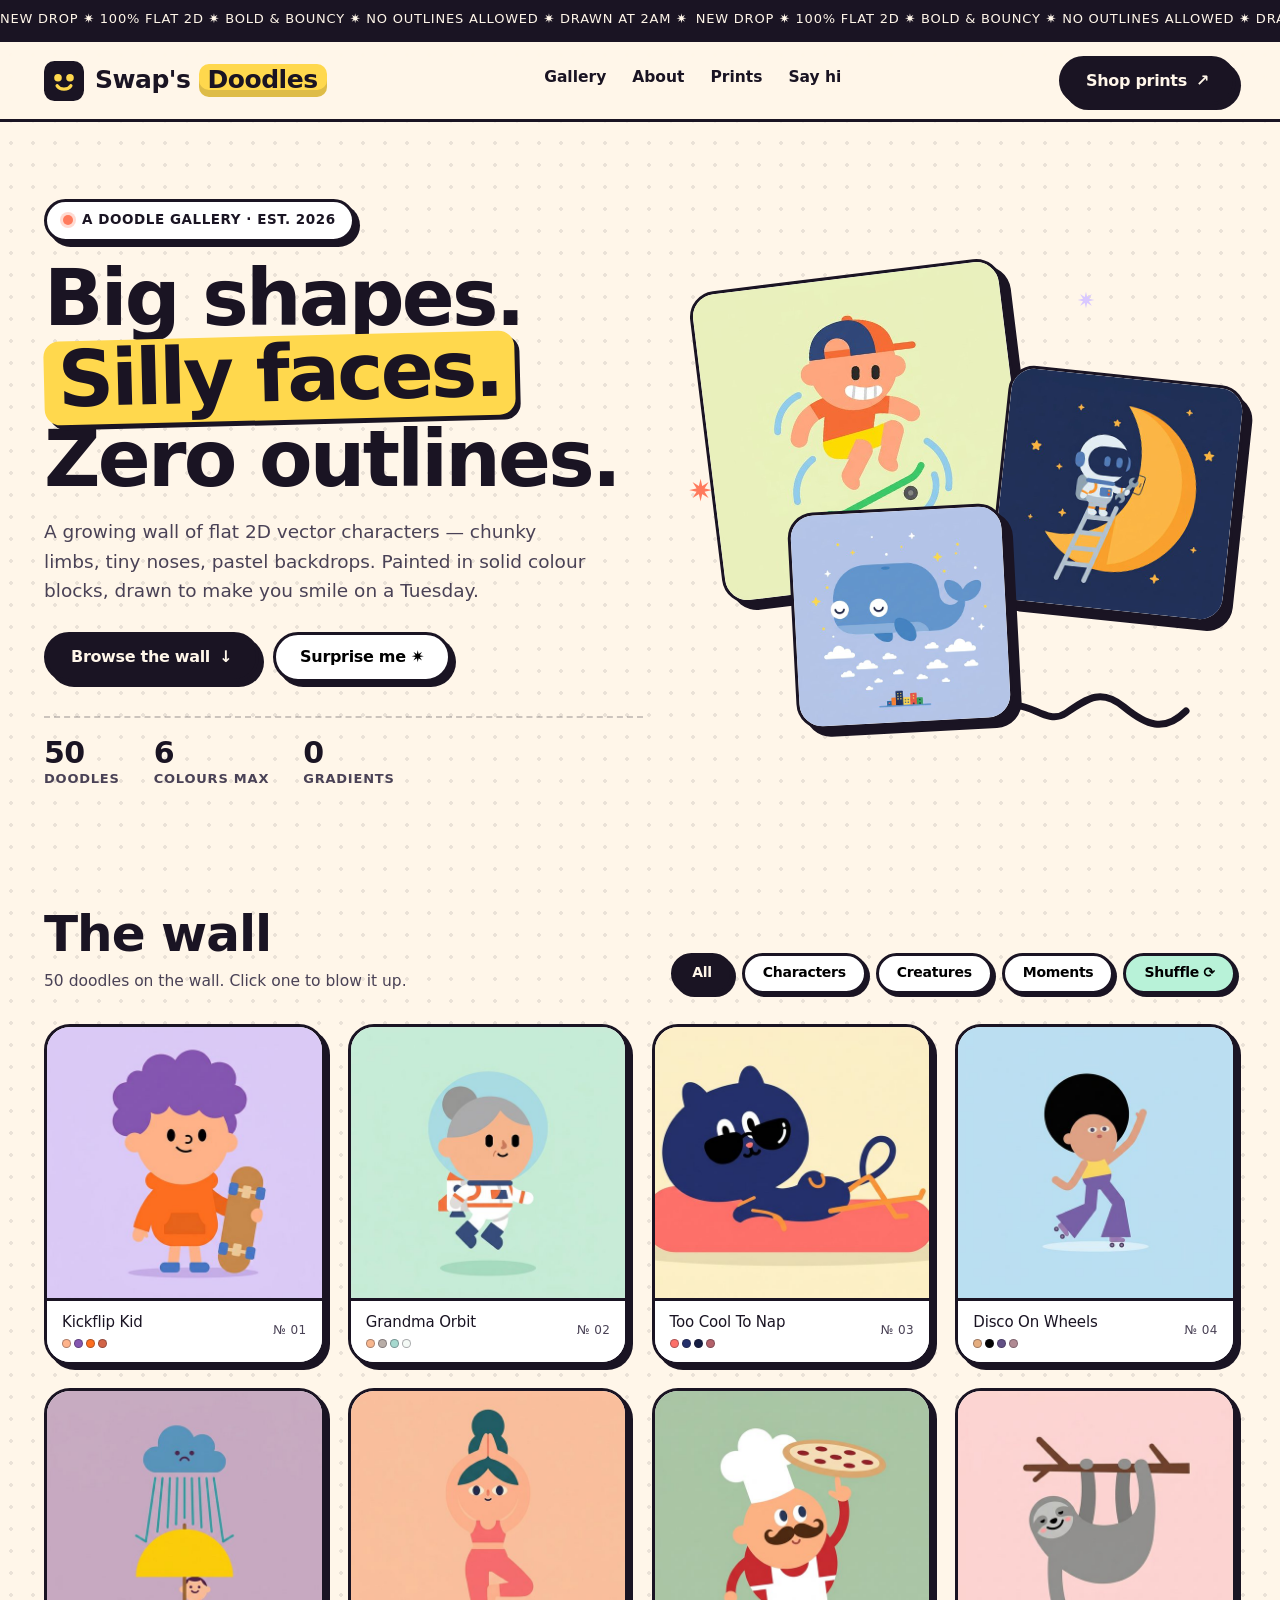
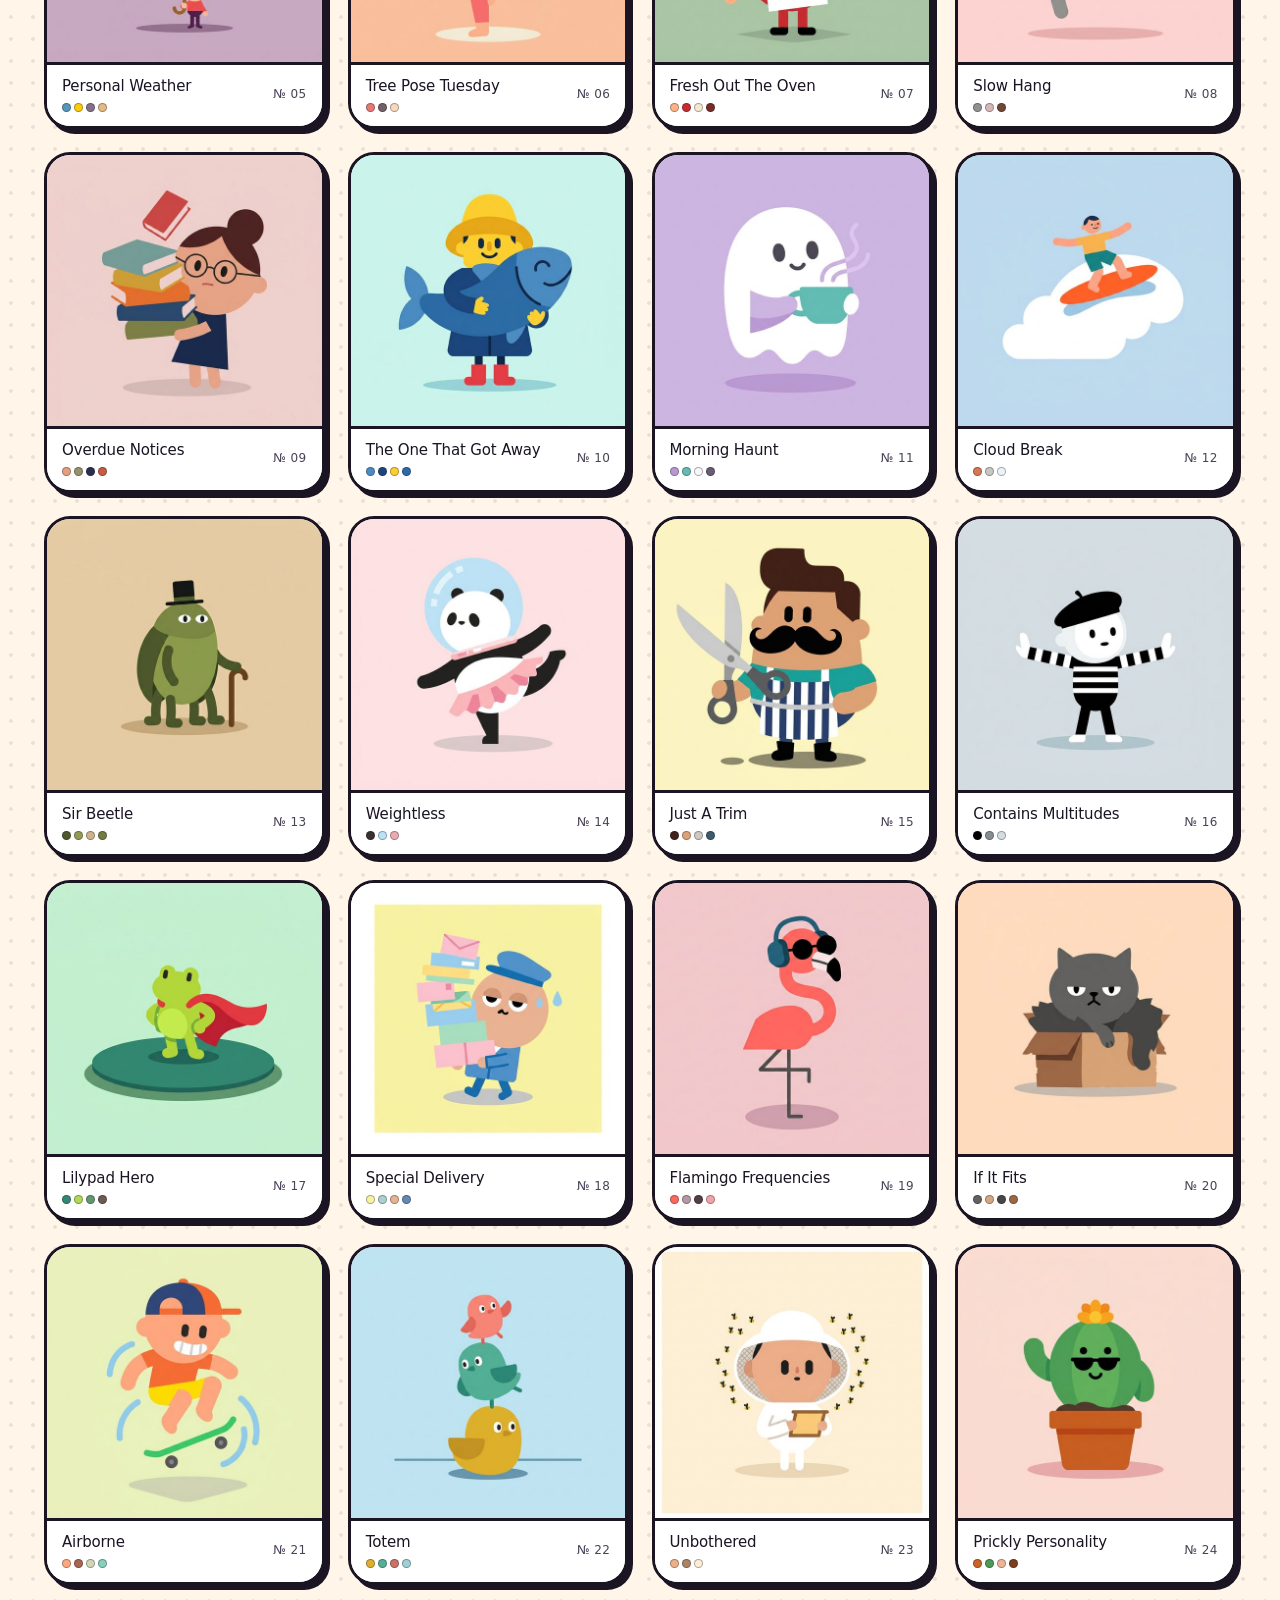
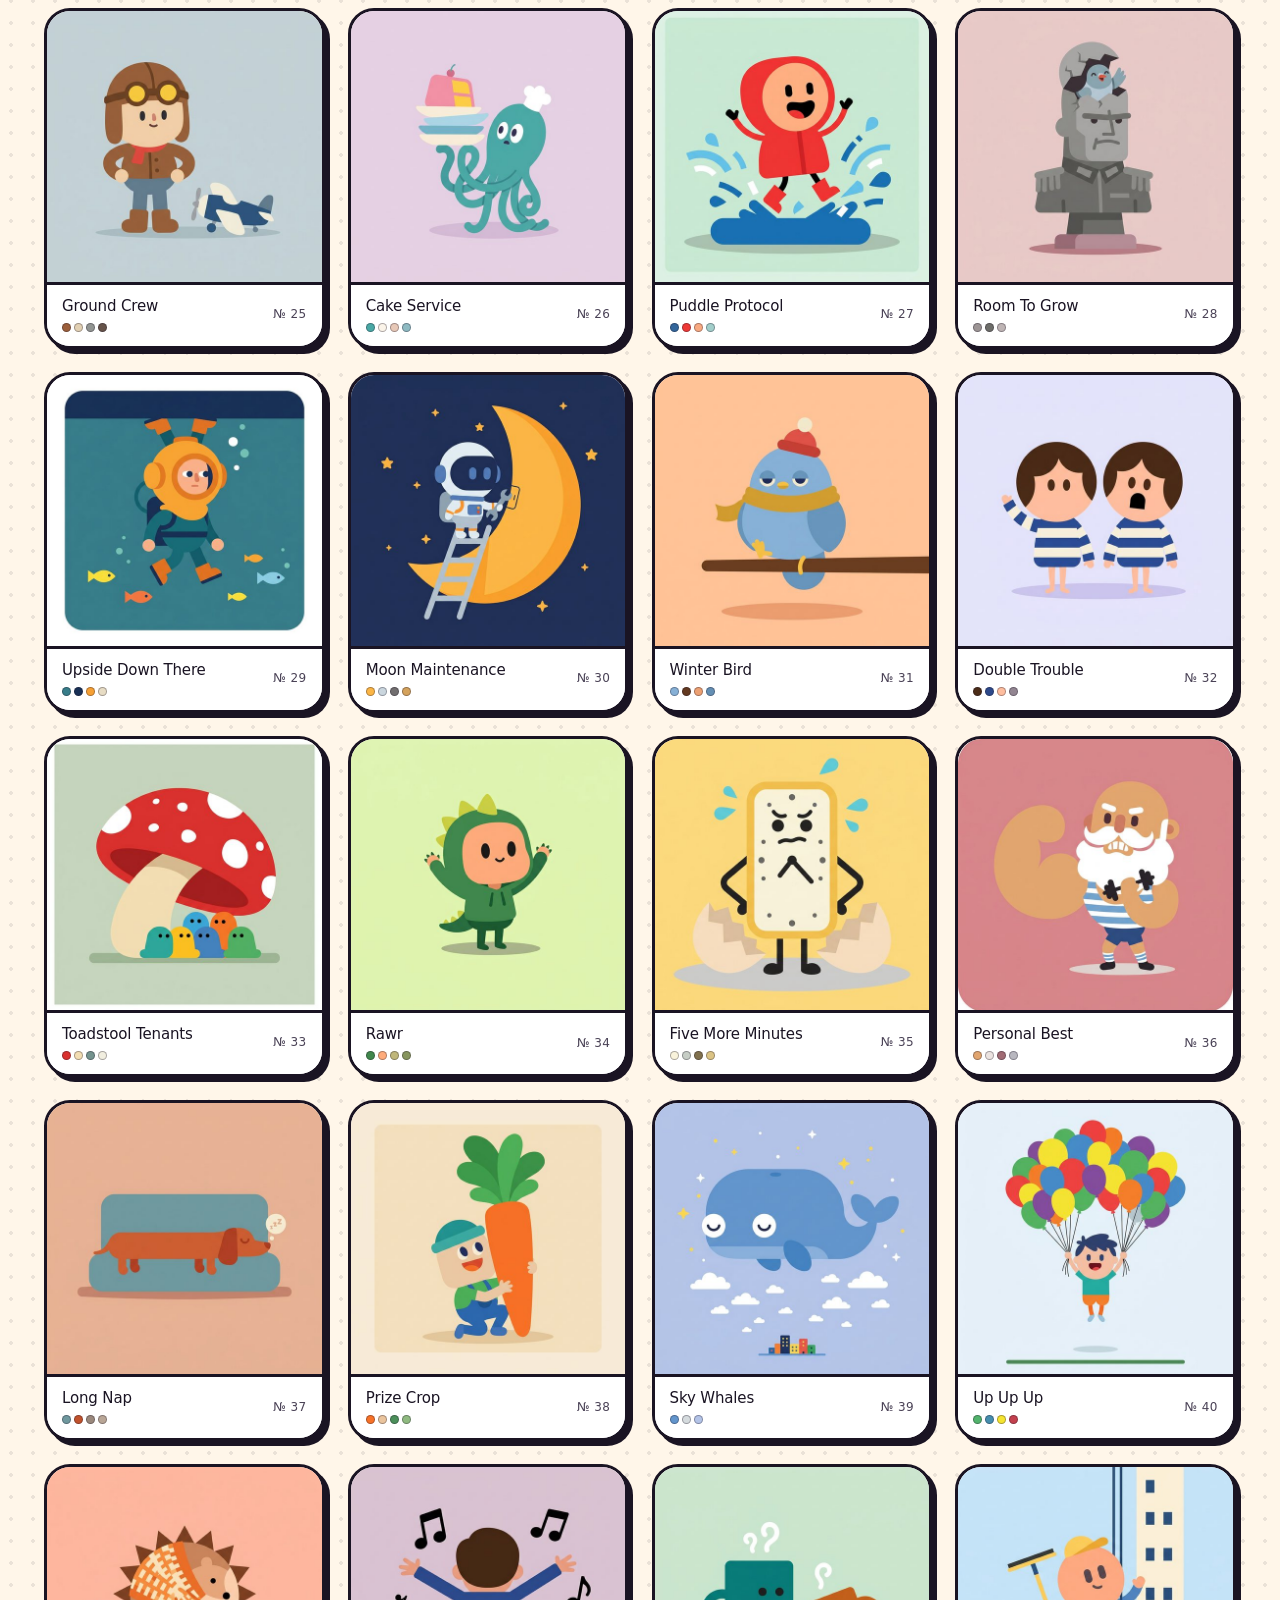
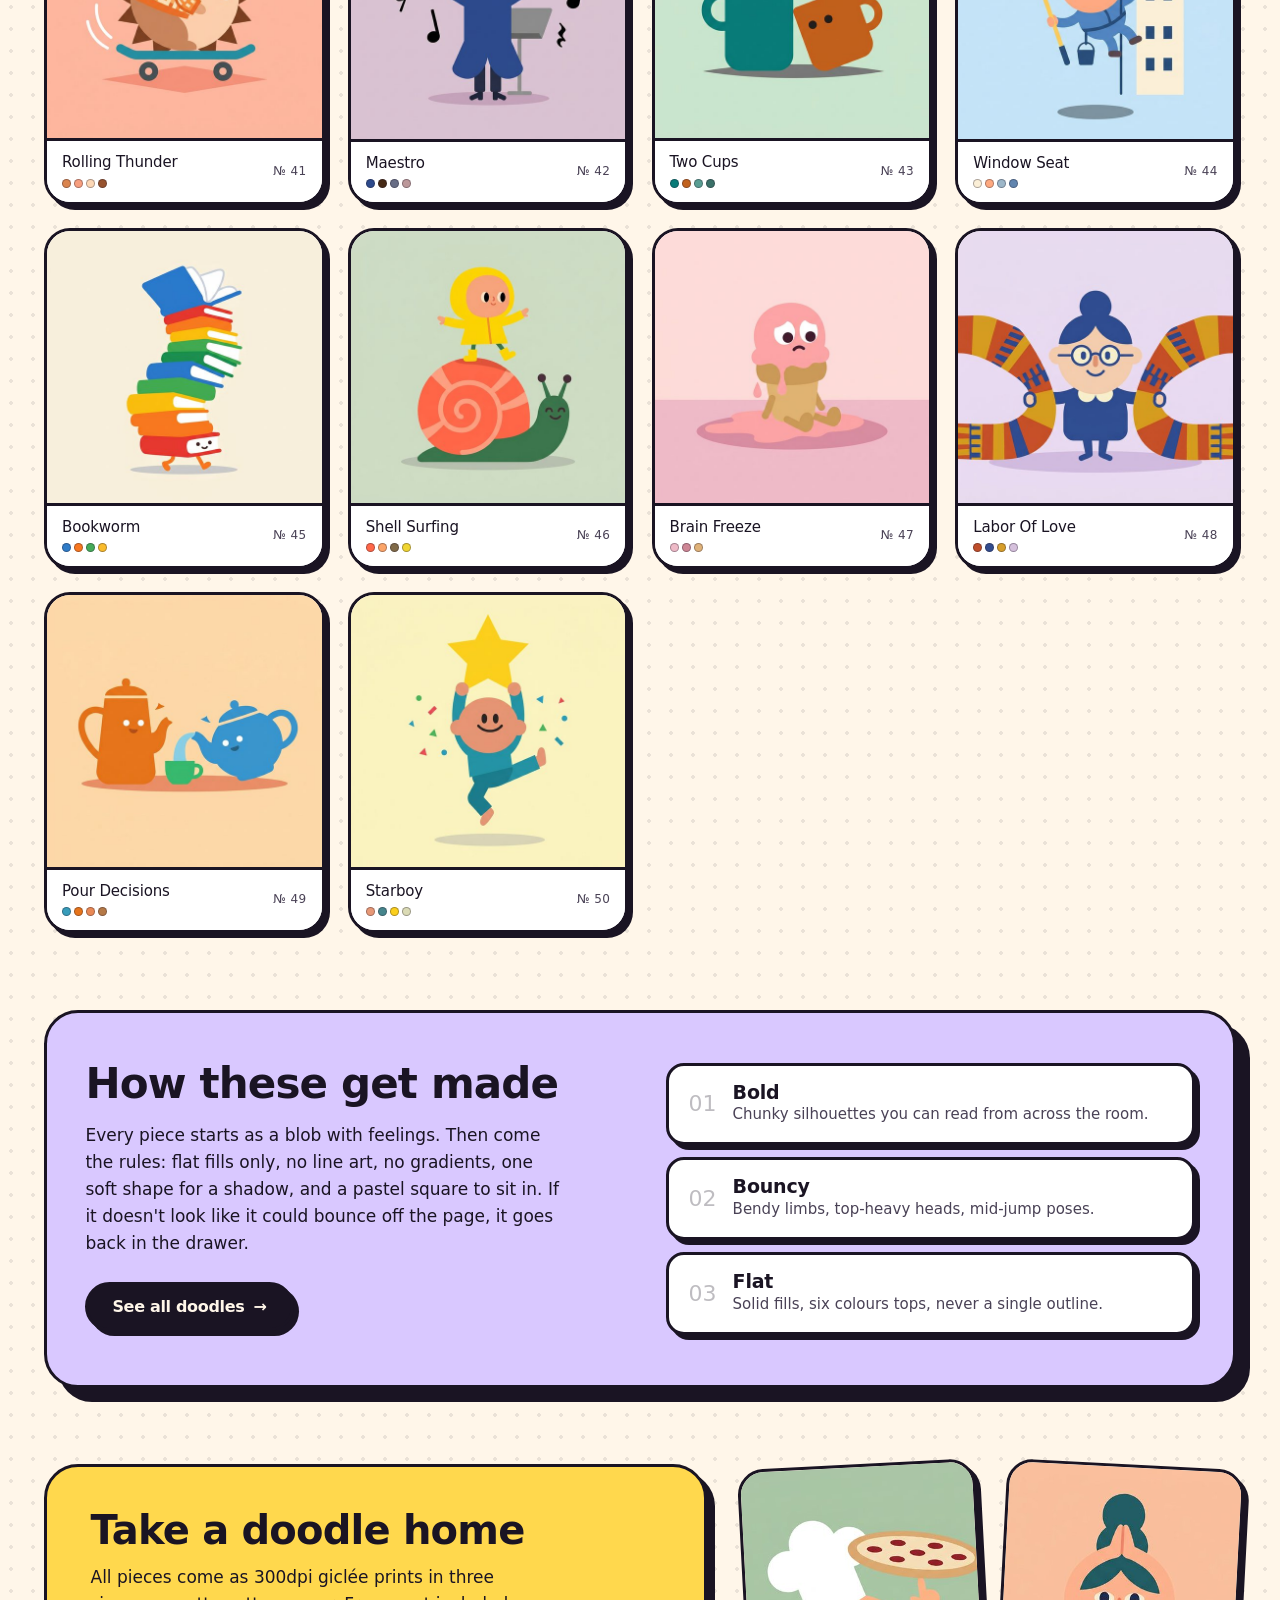
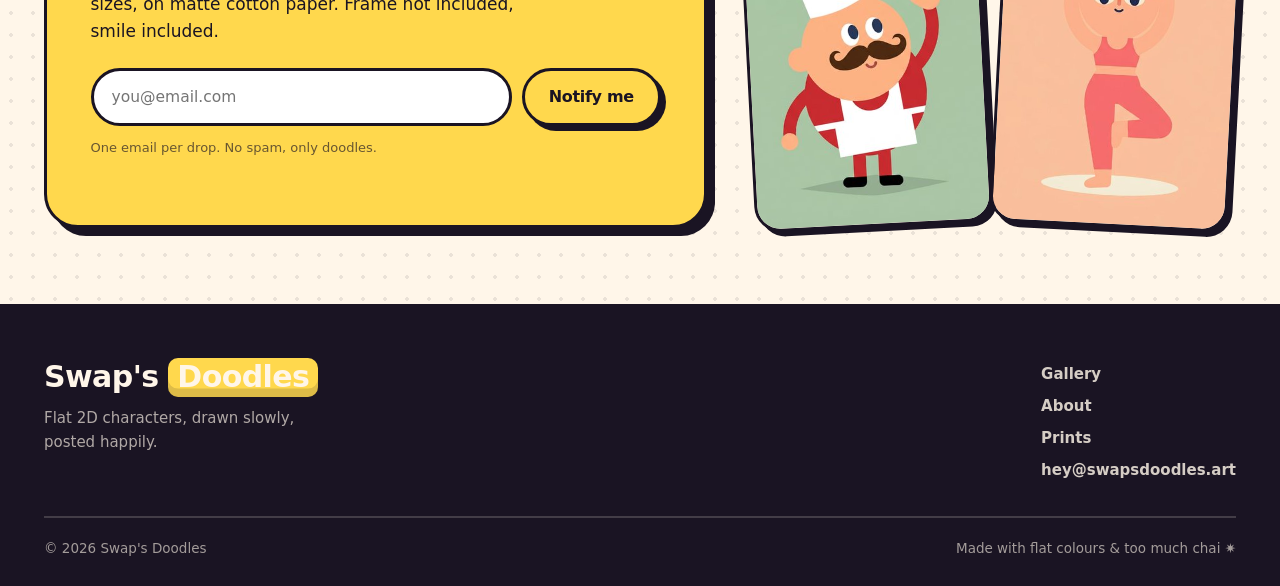
==== index.html @ 7649404c "Swap's Doodles — 50 flat 2D vector doodles + gallery site - 50 original doodles, each with title + s" ====
<!DOCTYPE html>
<html lang="en">
<head>
<meta charset="UTF-8" />
<meta name="viewport" content="width=device-width, initial-scale=1.0" />
<title>Swap's Doodles — Bold, Bouncy, Flat 2D Doodles</title>
<meta name="description" content="Swap's Doodles — a gallery of bold, bouncy, flat 2D vector cartoon characters. A new doodle every day-ish." />
<meta name="theme-color" content="#FFF6E9" />
<link rel="stylesheet" href="assets/style.css" />
<link rel="icon" href="data:image/svg+xml,<svg xmlns='http://www.w3.org/2000/svg' viewBox='0 0 100 100'><rect width='100' height='100' rx='24' fill='%231A1423'/><circle cx='34' cy='42' r='9' fill='%23FFD84D'/><circle cx='66' cy='42' r='9' fill='%23FFD84D'/><path d='M32 62c6 10 30 10 36 0' stroke='%23FFD84D' stroke-width='8' fill='none' stroke-linecap='round'/></svg>" />
</head>
<body>

<!-- ============ ticker ============ -->
<div class="ticker" aria-hidden="true">
  <div class="ticker__track">
    <span>NEW DROP ✷ 100% FLAT 2D ✷ BOLD &amp; BOUNCY ✷ NO OUTLINES ALLOWED ✷ DRAWN AT 2AM ✷ </span>
    <span>NEW DROP ✷ 100% FLAT 2D ✷ BOLD &amp; BOUNCY ✷ NO OUTLINES ALLOWED ✷ DRAWN AT 2AM ✷ </span>
  </div>
</div>

<!-- ============ header ============ -->
<header class="nav">
  <a class="logo" href="#top">
    <span class="logo__mark" aria-hidden="true">
      <svg viewBox="0 0 100 100" width="40" height="40">
        <rect width="100" height="100" rx="26" fill="#1A1423"/>
        <circle cx="35" cy="42" r="9.5" fill="#FFD84D"/>
        <circle cx="65" cy="42" r="9.5" fill="#FFD84D"/>
        <path d="M33 62c7 11 27 11 34 0" stroke="#FFD84D" stroke-width="8.5" fill="none" stroke-linecap="round"/>
      </svg>
    </span>
    <span class="logo__text">Swap's&nbsp;<em>Doodles</em></span>
  </a>

  <nav class="nav__links" aria-label="Main">
    <a href="#gallery">Gallery</a>
    <a href="#about">About</a>
    <a href="#prints">Prints</a>
    <a href="#contact">Say hi</a>
  </nav>

  <a class="btn btn--ink nav__cta" href="#prints">Shop prints <span aria-hidden="true">↗</span></a>
</header>

<main id="top">

  <!-- ============ hero ============ -->
  <section class="hero">
    <div class="hero__copy">
      <p class="eyebrow"><span class="dot"></span> a doodle gallery · est. 2026</p>
      <h1>
        Big shapes.<br />
        <span class="hl">Silly faces.</span><br />
        Zero outlines.
      </h1>
      <p class="lede">
        A growing wall of flat 2D vector characters — chunky limbs, tiny noses,
        pastel backdrops. Painted in solid colour blocks, drawn to make you smile
        on a Tuesday.
      </p>
      <div class="hero__actions">
        <a class="btn btn--ink" href="#gallery">Browse the wall <span aria-hidden="true">↓</span></a>
        <button class="btn btn--ghost" id="heroShuffle" type="button">Surprise me ✷</button>
      </div>
      <dl class="stats">
        <div><dt id="statCount">50</dt><dd>doodles</dd></div>
        <div><dt>6</dt><dd>colours max</dd></div>
        <div><dt>0</dt><dd>gradients</dd></div>
      </dl>
    </div>

    <div class="hero__art" aria-hidden="true">
      <figure class="sticker sticker--a">
        <img src="images/thumbs/01.jpg" alt="" />
      </figure>
      <figure class="sticker sticker--b">
        <img src="images/thumbs/05.jpg" alt="" />
      </figure>
      <figure class="sticker sticker--c">
        <img src="images/thumbs/08.jpg" alt="" />
      </figure>
      <svg class="squiggle" viewBox="0 0 220 60" width="220" height="60" fill="none">
        <path d="M6 38c22-30 43 12 66-4s36-24 58-6 40 26 62 4" stroke="#1A1423" stroke-width="7" stroke-linecap="round"/>
      </svg>
      <span class="spark spark--1">✷</span>
      <span class="spark spark--2">✷</span>
    </div>
  </section>

  <!-- ============ gallery ============ -->
  <section class="gallery" id="gallery">
    <div class="gallery__head">
      <div>
        <h2>The wall</h2>
        <p class="gallery__sub" id="gallerySub">Every doodle, newest first. Click one to blow it up.</p>
      </div>
      <div class="filters" role="group" aria-label="Filter by collection">
        <button class="chip is-active" data-filter="all" type="button">All</button>
        <button class="chip" data-filter="characters" type="button">Characters</button>
        <button class="chip" data-filter="creatures" type="button">Creatures</button>
        <button class="chip" data-filter="moments" type="button">Moments</button>
        <button class="chip chip--shuffle" id="shuffleBtn" type="button">Shuffle ⟳</button>
      </div>
    </div>

    <div class="grid" id="grid"><!-- cards injected --></div>
  </section>

  <!-- ============ about ============ -->
  <section class="about" id="about">
    <div class="about__copy">
      <h2>How these get made</h2>
      <p>
        Every piece starts as a blob with feelings. Then come the rules:
        flat fills only, no line art, no gradients, one soft shape for a
        shadow, and a pastel square to sit in. If it doesn't look like it
        could bounce off the page, it goes back in the drawer.
      </p>
      <a class="btn btn--ink" href="#gallery">See all doodles <span aria-hidden="true">→</span></a>
    </div>
    <ul class="rules">
      <li><span class="rules__num">01</span><strong>Bold</strong><span>Chunky silhouettes you can read from across the room.</span></li>
      <li><span class="rules__num">02</span><strong>Bouncy</strong><span>Bendy limbs, top-heavy heads, mid-jump poses.</span></li>
      <li><span class="rules__num">03</span><strong>Flat</strong><span>Solid fills, six colours tops, never a single outline.</span></li>
    </ul>
  </section>

  <!-- ============ prints ============ -->
  <section class="prints" id="prints">
    <div class="prints__card">
      <h2>Take a doodle home</h2>
      <p>All pieces come as 300dpi giclée prints in three sizes, on matte cotton paper. Frame not included, smile included.</p>
      <form class="prints__form" onsubmit="event.preventDefault(); this.querySelector('button').textContent='You’re on the list ✷'; this.querySelector('button').disabled=true;">
        <input type="email" required placeholder="you@email.com" aria-label="Email address" />
        <button class="btn btn--yellow" type="submit">Notify me</button>
      </form>
      <p class="prints__fine">One email per drop. No spam, only doodles.</p>
    </div>
    <div class="prints__art" aria-hidden="true">
      <img src="images/thumbs/07.jpg" alt="" />
      <img src="images/thumbs/06.jpg" alt="" />
    </div>
  </section>
</main>

<!-- ============ footer ============ -->
<footer class="foot" id="contact">
  <div class="foot__top">
    <div class="foot__brand">
      <span class="logo__text">Swap's&nbsp;<em>Doodles</em></span>
      <p>Flat 2D characters, drawn slowly, posted happily.</p>
    </div>
    <nav class="foot__links" aria-label="Footer">
      <a href="#gallery">Gallery</a>
      <a href="#about">About</a>
      <a href="#prints">Prints</a>
      <a href="mailto:hey@swapsdoodles.art">hey@swapsdoodles.art</a>
    </nav>
  </div>
  <div class="foot__bottom">
    <span>© 2026 Swap's Doodles</span>
    <span>Made with flat colours &amp; too much chai ✷</span>
  </div>
</footer>

<!-- ============ lightbox ============ -->
<div class="lightbox" id="lightbox" role="dialog" aria-modal="true" aria-labelledby="lbTitle" hidden>
  <button class="lb__close" id="lbClose" type="button" aria-label="Close">✕</button>
  <button class="lb__nav lb__nav--prev" id="lbPrev" type="button" aria-label="Previous doodle">←</button>
  <button class="lb__nav lb__nav--next" id="lbNext" type="button" aria-label="Next doodle">→</button>

  <div class="lb__inner">
    <div class="lb__stage">
      <img id="lbImg" src="" alt="" />
    </div>
    <aside class="lb__panel">
      <p class="lb__count" id="lbCount">01 / 50</p>
      <h3 id="lbTitle">Title</h3>
      <p class="lb__tag" id="lbTag">characters</p>
      <p class="lb__note">Flat 2D vector · solid fills · soft ground shadow</p>
      <div class="lb__palette" id="lbPalette"></div>
      <p class="lb__more">More like this</p>
      <div class="lb__related" id="lbRelated"></div>
      <a class="btn btn--yellow lb__dl" id="lbDl" href="#" download>Download PNG ↓</a>
    </aside>
  </div>
</div>

<script src="assets/gallery-data.js"></script>
<script src="assets/app.js"></script>
</body>
</html>
---- assets/style.css ----
/* ===========================================================
   Swap's Doodles — bold, bouncy, flat 2D
   =========================================================== */

:root {
  --ink: #1a1423;
  --ink-soft: #4a4256;
  --cream: #fff6e9;
  --paper: #ffffff;
  --yellow: #ffd84d;
  --pink: #ff9ec4;
  --mint: #b8f2d8;
  --sky: #b7e3ff;
  --lilac: #d9c8ff;
  --coral: #ff7a5c;

  --line: 3px solid var(--ink);
  --radius: 26px;
  --shadow: 8px 8px 0 var(--ink);
  --shadow-sm: 5px 5px 0 var(--ink);
  --shadow-lg: 14px 14px 0 var(--ink);

  --font-display: "Arial Black", "Arial Bold", Gadget, "Helvetica Neue", system-ui, sans-serif;
  --font-body: system-ui, -apple-system, "Segoe UI", Roboto, "Helvetica Neue", sans-serif;

  --maxw: 1280px;
}

* { box-sizing: border-box; }

html { scroll-behavior: smooth; }

body {
  margin: 0;
  background-color: var(--cream);
  background-image: radial-gradient(rgba(26, 20, 35, 0.09) 1.6px, transparent 1.6px);
  background-size: 22px 22px;
  color: var(--ink);
  font-family: var(--font-body);
  font-size: 17px;
  line-height: 1.6;
  -webkit-font-smoothing: antialiased;
  overflow-x: hidden;
}

h1, h2, h3, .logo__text, .btn, .chip, dt {
  font-family: var(--font-display);
  font-weight: 900;
  letter-spacing: -0.02em;
  line-height: 0.98;
  margin: 0;
}

img { display: block; max-width: 100%; height: auto; }

a { color: inherit; }

::selection { background: var(--yellow); color: var(--ink); }

/* ---------------- ticker ---------------- */
.ticker {
  background: var(--ink);
  color: var(--cream);
  border-bottom: 3px solid var(--ink);
  overflow: hidden;
  padding: 9px 0;
  font-family: var(--font-display);
  font-size: 13px;
  letter-spacing: 0.06em;
  text-transform: uppercase;
}
.ticker__track {
  display: flex;
  width: max-content;
  animation: slide 34s linear infinite;
}
.ticker__track span { padding-right: 8px; white-space: nowrap; }
@keyframes slide { to { transform: translateX(-50%); } }

/* ---------------- nav ---------------- */
.nav {
  position: sticky;
  top: 0;
  z-index: 60;
  display: flex;
  align-items: center;
  justify-content: space-between;
  gap: 22px;
  padding: 14px clamp(16px, 4vw, 44px);
  background: rgba(255, 246, 233, 0.88);
  backdrop-filter: blur(12px);
  border-bottom: var(--line);
}

.logo {
  display: flex;
  align-items: center;
  gap: 11px;
  text-decoration: none;
}
.logo__mark { display: flex; }
.logo__text { font-size: clamp(19px, 2.4vw, 25px); }
.logo__text em {
  font-style: normal;
  background: var(--yellow);
  padding: 1px 9px 3px;
  border-radius: 10px;
  box-shadow: inset 0 -0.28em 0 rgba(26, 20, 35, 0.14);
}

.nav__links {
  display: flex;
  gap: 26px;
  font-weight: 650;
  font-size: 15.5px;
}
.nav__links a {
  text-decoration: none;
  padding-bottom: 3px;
  border-bottom: 3px solid transparent;
  transition: border-color 0.18s ease, transform 0.18s ease;
}
.nav__links a:hover { border-color: var(--ink); transform: translateY(-2px); }

/* ---------------- buttons ---------------- */
.btn {
  display: inline-flex;
  align-items: center;
  gap: 9px;
  padding: 14px 24px;
  font-size: 16px;
  text-decoration: none;
  border: var(--line);
  border-radius: 999px;
  background: var(--paper);
  box-shadow: var(--shadow-sm);
  cursor: pointer;
  transition: transform 0.14s ease, box-shadow 0.14s ease, background 0.14s ease;
  white-space: nowrap;
}
.btn:hover { transform: translate(-2px, -2px); box-shadow: 8px 8px 0 var(--ink); }
.btn:active { transform: translate(3px, 3px); box-shadow: 1px 1px 0 var(--ink); }
.btn--ink { background: var(--ink); color: var(--cream); }
.btn--yellow { background: var(--yellow); color: var(--ink); }
.btn--ghost { background: var(--paper); }
.btn:disabled { opacity: 0.65; cursor: default; transform: none; }

/* ---------------- hero ---------------- */
.hero {
  max-width: var(--maxw);
  margin: 0 auto;
  padding: clamp(38px, 6vw, 78px) clamp(16px, 4vw, 44px) clamp(30px, 5vw, 60px);
  display: grid;
  grid-template-columns: 1.05fr 0.95fr;
  gap: clamp(24px, 4vw, 54px);
  align-items: center;
}

.eyebrow {
  display: inline-flex;
  align-items: center;
  gap: 9px;
  margin: 0 0 18px;
  padding: 7px 16px 8px;
  border: var(--line);
  border-radius: 999px;
  background: var(--paper);
  font-size: 13.5px;
  font-weight: 700;
  letter-spacing: 0.04em;
  text-transform: uppercase;
  box-shadow: var(--shadow-sm);
}
.dot {
  width: 10px; height: 10px;
  border-radius: 50%;
  background: var(--coral);
  box-shadow: 0 0 0 3px rgba(255, 122, 92, 0.28);
}

.hero h1 {
  font-size: clamp(40px, 6.4vw, 78px);
  letter-spacing: -0.035em;
  margin-bottom: 20px;
}
.hl {
  display: inline-block;
  background: var(--yellow);
  padding: 0 14px 8px;
  border-radius: 16px;
  transform: rotate(-1.4deg);
  box-shadow: var(--shadow-sm);
}

.lede {
  font-size: clamp(16px, 1.5vw, 18.5px);
  color: var(--ink-soft);
  max-width: 46ch;
  margin: 0 0 26px;
}

.hero__actions { display: flex; flex-wrap: wrap; gap: 14px; margin-bottom: 34px; }

.stats {
  display: flex;
  gap: 34px;
  margin: 0;
  border-top: 2px dashed rgba(26, 20, 35, 0.22);
  padding-top: 20px;
}
.stats dt { font-size: 30px; }
.stats dd {
  margin: 2px 0 0;
  font-size: 13px;
  font-weight: 650;
  letter-spacing: 0.06em;
  text-transform: uppercase;
  color: var(--ink-soft);
}

/* hero art collage */
.hero__art {
  position: relative;
  min-height: clamp(320px, 42vw, 460px);
}
.sticker {
  position: absolute;
  margin: 0;
  border: var(--line);
  border-radius: var(--radius);
  overflow: hidden;
  box-shadow: var(--shadow);
  background: var(--paper);
  transition: transform 0.35s cubic-bezier(.2, .9, .25, 1.4);
}
.sticker img { width: 100%; height: 100%; object-fit: cover; }
.sticker--a { width: 58%; left: 2%; top: 2%; transform: rotate(-7deg); z-index: 2; }
.sticker--b { width: 44%; right: 0; top: 24%; transform: rotate(6deg); z-index: 3; }
.sticker--c { width: 40%; left: 18%; bottom: 0; transform: rotate(-3deg); z-index: 4; }
.hero__art:hover .sticker--a { transform: rotate(-9.5deg) translateY(-6px); }
.hero__art:hover .sticker--b { transform: rotate(8deg) translateY(-4px); }
.hero__art:hover .sticker--c { transform: rotate(-1deg) translateY(4px); }

.squiggle {
  position: absolute;
  right: 4%;
  bottom: -14px;
  max-width: 46%;
  height: auto;
  z-index: 1;
}
.spark {
  position: absolute;
  font-size: 30px;
  color: var(--coral);
  z-index: 5;
  animation: bob 3.4s ease-in-out infinite;
}
.spark--1 { left: -6px; top: 44%; }
.spark--2 { right: 26%; top: 4%; color: var(--lilac); animation-delay: 1.2s; font-size: 22px; }
@keyframes bob {
  0%, 100% { transform: translateY(0) rotate(0deg); }
  50% { transform: translateY(-11px) rotate(16deg); }
}

/* ---------------- gallery ---------------- */
.gallery {
  max-width: var(--maxw);
  margin: 0 auto;
  padding: clamp(30px, 5vw, 60px) clamp(16px, 4vw, 44px) clamp(40px, 6vw, 80px);
}

.gallery__head {
  display: flex;
  flex-wrap: wrap;
  align-items: flex-end;
  justify-content: space-between;
  gap: 20px;
  margin-bottom: 30px;
}
.gallery__head h2 { font-size: clamp(30px, 4.4vw, 50px); }
.gallery__sub { margin: 10px 0 0; color: var(--ink-soft); font-size: 15.5px; }

.filters { display: flex; flex-wrap: wrap; gap: 9px; }
.chip {
  padding: 10px 18px 11px;
  font-size: 14px;
  border: var(--line);
  border-radius: 999px;
  background: var(--paper);
  cursor: pointer;
  box-shadow: 3px 3px 0 var(--ink);
  transition: transform 0.14s ease, box-shadow 0.14s ease, background 0.14s ease;
}
.chip:hover { transform: translate(-1px, -1px); box-shadow: 4px 4px 0 var(--ink); }
.chip:active { transform: translate(2px, 2px); box-shadow: 1px 1px 0 var(--ink); }
.chip.is-active { background: var(--ink); color: var(--cream); }
.chip--shuffle { background: var(--mint); }

.grid {
  display: grid;
  grid-template-columns: repeat(4, minmax(0, 1fr));
  gap: clamp(14px, 1.8vw, 24px);
}

.card {
  position: relative;
  border: var(--line);
  border-radius: var(--radius);
  overflow: hidden;
  background: var(--paper);
  box-shadow: var(--shadow-sm);
  padding: 0;
  cursor: pointer;
  text-align: left;
  font: inherit;
  color: inherit;
  transition: transform 0.24s cubic-bezier(.2, .9, .25, 1.35), box-shadow 0.24s ease;
  animation: pop 0.5s cubic-bezier(.2, .9, .25, 1.35) backwards;
}
.card:hover, .card:focus-visible {
  transform: translate(-3px, -5px) rotate(-0.9deg);
  box-shadow: 11px 13px 0 var(--ink);
  outline: none;
}
.card:focus-visible { box-shadow: 11px 13px 0 var(--ink), 0 0 0 4px var(--sky); }

.card__img {
  display: block;
  position: relative;
  width: 100%;
  aspect-ratio: 1 / 1;
  overflow: hidden;
  border-bottom: var(--line);
}
.card__img img { width: 100%; height: 100%; object-fit: cover; transition: transform 0.4s ease; }
.card:hover .card__img img { transform: scale(1.045); }

.card__meta {
  display: flex;
  box-sizing: border-box;
  align-items: center;
  justify-content: space-between;
  gap: 10px;
  padding: 13px 15px 14px;
  background: var(--paper);
}
.card__title {
  display: block;
  font-family: var(--font-display);
  font-size: 15px;
  letter-spacing: -0.01em;
  line-height: 1.15;
}
.card__idx {
  font-family: var(--font-display);
  font-size: 12px;
  color: var(--ink-soft);
  letter-spacing: 0.04em;
  flex: none;
}
.card__dots { display: flex; gap: 3px; margin-top: 7px; }
.card__dots i {
  width: 9px; height: 9px;
  border-radius: 50%;
  display: block;
  border: 1.5px solid rgba(26, 20, 35, 0.35);
}

.card__view {
  position: absolute;
  top: 10px;
  right: 10px;
  padding: 6px 12px 7px;
  border: 2.5px solid var(--ink);
  border-radius: 999px;
  background: var(--yellow);
  font-family: var(--font-display);
  font-size: 11.5px;
  letter-spacing: 0.02em;
  opacity: 0;
  transform: translateY(-6px) rotate(6deg);
  transition: opacity 0.2s ease, transform 0.2s ease;
  pointer-events: none;
}
.card:hover .card__view { opacity: 1; transform: translateY(0) rotate(-3deg); }

@keyframes pop {
  from { opacity: 0; transform: translateY(16px) scale(0.96); }
  to { opacity: 1; transform: none; }
}

.grid__empty {
  grid-column: 1 / -1;
  padding: 60px 20px;
  text-align: center;
  border: 3px dashed rgba(26, 20, 35, 0.3);
  border-radius: var(--radius);
  color: var(--ink-soft);
}

/* ---------------- about ---------------- */
.about {
  max-width: var(--maxw);
  margin: 0 auto clamp(40px, 6vw, 80px);
  display: grid;
  grid-template-columns: 1fr 1fr;
  gap: clamp(24px, 4vw, 56px);
  padding: clamp(30px, 4vw, 50px) clamp(22px, 3vw, 44px);
  border: var(--line);
  border-radius: 34px;
  background: var(--lilac);
  box-shadow: var(--shadow-lg);
  margin-left: auto;
  margin-right: auto;
  width: calc(100% - clamp(32px, 8vw, 88px));
}
.about h2 { font-size: clamp(28px, 3.6vw, 42px); margin-bottom: 18px; }
.about__copy p { margin: 0 0 24px; max-width: 44ch; }

.rules { list-style: none; display: grid; gap: 12px; margin: 0; padding: 0; }
.rules li {
  display: grid;
  grid-template-columns: auto 1fr;
  gap: 2px 16px;
  align-items: center;
  padding: 16px 20px;
  background: var(--paper);
  border: var(--line);
  border-radius: 18px;
  box-shadow: var(--shadow-sm);
  font-size: 15.5px;
}
.rules__num {
  grid-row: 1 / span 2;
  font-family: var(--font-display);
  font-size: 22px;
  color: var(--ink);
  opacity: 0.28;
  align-self: center;
}
.rules strong {
  font-family: var(--font-display);
  font-size: 19px;
  display: block;
  letter-spacing: -0.01em;
  line-height: 1.1;
}
.rules li > span:last-child {
  grid-column: 2;
  color: var(--ink-soft);
  font-size: 15px;
  line-height: 1.45;
}

/* ---------------- prints ---------------- */
.prints {
  max-width: var(--maxw);
  margin: 0 auto clamp(46px, 6vw, 86px);
  padding: 0 clamp(16px, 4vw, 44px);
  display: grid;
  grid-template-columns: 1.15fr 0.85fr;
  gap: clamp(20px, 3vw, 40px);
  align-items: stretch;
}
.prints__card {
  padding: clamp(26px, 3.4vw, 44px);
  border: var(--line);
  border-radius: 34px;
  background: var(--yellow);
  box-shadow: var(--shadow);
}
.prints__card h2 { font-size: clamp(26px, 3.4vw, 40px); margin-bottom: 14px; }
.prints__card p { margin: 0 0 22px; max-width: 42ch; }
.prints__form { display: flex; flex-wrap: wrap; gap: 10px; margin-bottom: 12px; }
.prints__form input {
  flex: 1 1 140px;
  min-width: 0;
  padding: 14px 18px;
  font: inherit;
  font-size: 15.5px;
  border: var(--line);
  border-radius: 999px;
  background: var(--paper);
}
.prints__form input:focus-visible { outline: 3px solid var(--ink); outline-offset: 2px; }
.prints__fine { font-size: 13px; color: rgba(26, 20, 35, 0.66); margin: 0; }

.prints__art { display: grid; grid-template-columns: 1fr 1fr; gap: 14px; }
.prints__art img {
  width: 100%;
  height: 100%;
  object-fit: cover;
  border: var(--line);
  border-radius: var(--radius);
  box-shadow: var(--shadow-sm);
  background: var(--paper);
}
.prints__art img:first-child { transform: rotate(-3deg); }
.prints__art img:last-child { transform: rotate(3deg); }

/* ---------------- footer ---------------- */
.foot {
  background: var(--ink);
  color: var(--cream);
  padding: clamp(34px, 5vw, 58px) clamp(16px, 4vw, 44px) 26px;
}
.foot__top {
  max-width: var(--maxw);
  margin: 0 auto 34px;
  display: flex;
  flex-wrap: wrap;
  gap: 26px;
  justify-content: space-between;
  align-items: flex-start;
}
.foot__brand .logo__text { font-size: clamp(22px, 3vw, 30px); }
.foot__brand p { margin: 10px 0 0; color: rgba(255, 246, 233, 0.66); max-width: 30ch; font-size: 15px; }
.foot__links { display: grid; gap: 8px; font-weight: 650; font-size: 15px; }
.foot__links a { text-decoration: none; color: rgba(255, 246, 233, 0.82); }
.foot__links a:hover { color: var(--yellow); }
.foot__bottom {
  max-width: var(--maxw);
  margin: 0 auto;
  padding-top: 20px;
  border-top: 2px solid rgba(255, 246, 233, 0.18);
  display: flex;
  flex-wrap: wrap;
  gap: 10px;
  justify-content: space-between;
  font-size: 13.5px;
  color: rgba(255, 246, 233, 0.6);
}

/* ---------------- lightbox ---------------- */
.lightbox {
  position: fixed;
  inset: 0;
  z-index: 100;
  display: grid;
  place-items: center;
  padding: clamp(12px, 3vw, 40px);
  background: rgba(26, 20, 35, 0.82);
  backdrop-filter: blur(6px);
  animation: fade 0.22s ease;
}
.lightbox[hidden] { display: none; }
@keyframes fade { from { opacity: 0; } to { opacity: 1; } }

.lb__inner {
  display: grid;
  grid-template-columns: minmax(0, 1.5fr) minmax(0, 0.85fr);
  gap: clamp(14px, 2vw, 26px);
  width: min(1080px, 100%);
  max-height: 100%;
  animation: popIn 0.3s cubic-bezier(.2, .9, .25, 1.3);
}
@keyframes popIn { from { opacity: 0; transform: scale(0.96) translateY(10px); } }

.lb__stage {
  border: var(--line);
  border-radius: 28px;
  overflow: hidden;
  background: var(--paper);
  box-shadow: 10px 10px 0 rgba(255, 246, 233, 0.95);
  display: grid;
  place-items: center;
  min-height: 0;
}
.lb__stage img {
  width: 100%;
  height: 100%;
  max-height: min(76vh, 760px);
  object-fit: contain;
  background: var(--paper);
}

.lb__panel {
  background: var(--cream);
  border: var(--line);
  border-radius: 28px;
  padding: clamp(20px, 2.4vw, 30px);
  box-shadow: 10px 10px 0 rgba(255, 246, 233, 0.95);
  display: flex;
  flex-direction: column;
  gap: 10px;
  overflow-y: auto;
}
.lb__count {
  margin: 0;
  font-family: var(--font-display);
  font-size: 13px;
  letter-spacing: 0.08em;
  color: var(--ink-soft);
}
.lb__panel h3 { font-size: clamp(23px, 2.6vw, 31px); }
.lb__tag {
  align-self: flex-start;
  margin: 4px 0 0;
  padding: 5px 13px 6px;
  border: 2.5px solid var(--ink);
  border-radius: 999px;
  background: var(--mint);
  font-size: 12.5px;
  font-weight: 700;
  text-transform: uppercase;
  letter-spacing: 0.06em;
}
.lb__note { margin: 0; font-size: 14px; color: var(--ink-soft); }
.lb__palette { display: flex; gap: 7px; margin: 6px 0 16px; }
.lb__palette i {
  width: 34px; height: 34px;
  border-radius: 50%;
  border: 2.5px solid var(--ink);
  display: block;
}
.lb__more {
  margin: 4px 0 8px;
  font-family: var(--font-display);
  font-size: 12px;
  letter-spacing: 0.08em;
  text-transform: uppercase;
  color: var(--ink-soft);
}
.lb__related { display: grid; grid-template-columns: repeat(3, 1fr); gap: 8px; margin-bottom: 18px; }
.lb__rel {
  padding: 0;
  border: 2.5px solid var(--ink);
  border-radius: 14px;
  overflow: hidden;
  background: var(--paper);
  cursor: pointer;
  box-shadow: 3px 3px 0 var(--ink);
  transition: transform 0.16s ease, box-shadow 0.16s ease;
}
.lb__rel:hover { transform: translate(-2px, -2px) rotate(-2deg); box-shadow: 5px 5px 0 var(--ink); }
.lb__rel img { width: 100%; aspect-ratio: 1 / 1; object-fit: cover; display: block; }

.lb__dl { align-self: flex-start; margin-top: auto; }

.lb__close, .lb__nav {
  position: fixed;
  z-index: 101;
  width: 50px; height: 50px;
  display: grid;
  place-items: center;
  border: var(--line);
  border-radius: 50%;
  background: var(--cream);
  font-family: var(--font-display);
  font-size: 18px;
  cursor: pointer;
  box-shadow: 4px 4px 0 var(--ink);
  transition: transform 0.14s ease, background 0.14s ease;
}
.lb__close:hover, .lb__nav:hover { background: var(--yellow); transform: scale(1.07); }
.lb__close { top: 18px; right: 18px; }
.lb__nav--prev { left: 16px; top: 50%; translate: 0 -50%; }
.lb__nav--next { right: 16px; top: 50%; translate: 0 -50%; }

body.lb-open { overflow: hidden; }

/* ---------------- responsive ---------------- */
@media (max-width: 1080px) {
  .grid { grid-template-columns: repeat(3, minmax(0, 1fr)); }
  .hero { grid-template-columns: 1fr; gap: 34px; }
  .hero__art { min-height: 400px; max-width: 560px; }
  .about, .prints { grid-template-columns: 1fr; }
  .lb__inner { grid-template-columns: 1fr; overflow-y: auto; }
  .lb__stage img { max-height: 52vh; }
}

@media (max-width: 780px) {
  .nav__links { display: none; }
  .grid { grid-template-columns: repeat(2, minmax(0, 1fr)); gap: 12px; }

  /* flat, non-overlapping collage on small screens */
  .hero__art {
    display: grid;
    grid-template-columns: 1.15fr 1fr 1fr;
    gap: 10px;
    align-items: end;
    min-height: 0;
    max-width: none;
  }
  .sticker { position: static; width: 100%; }
  .sticker--a { transform: rotate(-3deg); }
  .sticker--b { transform: rotate(2deg) translateY(-8px); }
  .sticker--c { transform: rotate(-1.5deg); }
  .hero__art:hover .sticker--a,
  .hero__art:hover .sticker--b,
  .hero__art:hover .sticker--c { transform: none; }
  .hero__art:hover .sticker--b { transform: translateY(-8px); }
  .squiggle { display: none; }
  .spark--2 { top: -8px; right: 12%; }
  .spark--1 { left: -4px; top: 30%; }

  .card__meta { padding: 10px 11px 11px; }
  .card__title { font-size: 13px; }
  .card__idx { font-size: 10.5px; }
  .card__dots i { width: 7px; height: 7px; }
  .about { width: calc(100% - 24px); padding: 24px 18px; border-radius: 26px; }
  .stats { gap: 22px; }
  .prints__art { grid-template-columns: 1fr 1fr; }
  .lb__nav--prev { left: 8px; }
  .lb__nav--next { right: 8px; }
  .lb__close { top: 10px; right: 10px; }
}

@media (max-width: 460px) {
  .nav__cta { display: none; }
  .nav { padding: 11px 14px; }
  .hero { padding-top: 26px; }
  .stats { gap: 16px; justify-content: space-between; }
  .stats dt { font-size: 25px; }
  .stats dd { font-size: 11.5px; }
  .hero__actions .btn { padding: 12px 19px; font-size: 15px; }
  .card__dots { display: none; }
  .ticker { font-size: 11px; }
  .lb__nav { width: 42px; height: 42px; }
  .lb__panel { padding: 18px; border-radius: 22px; }
  .lb__stage { border-radius: 22px; }
  .foot__top { gap: 20px; }
}

@media (prefers-reduced-motion: reduce) {
  *, *::before, *::after {
    animation-duration: 0.001ms !important;
    animation-iteration-count: 1 !important;
    transition-duration: 0.001ms !important;
    scroll-behavior: auto !important;
  }
}
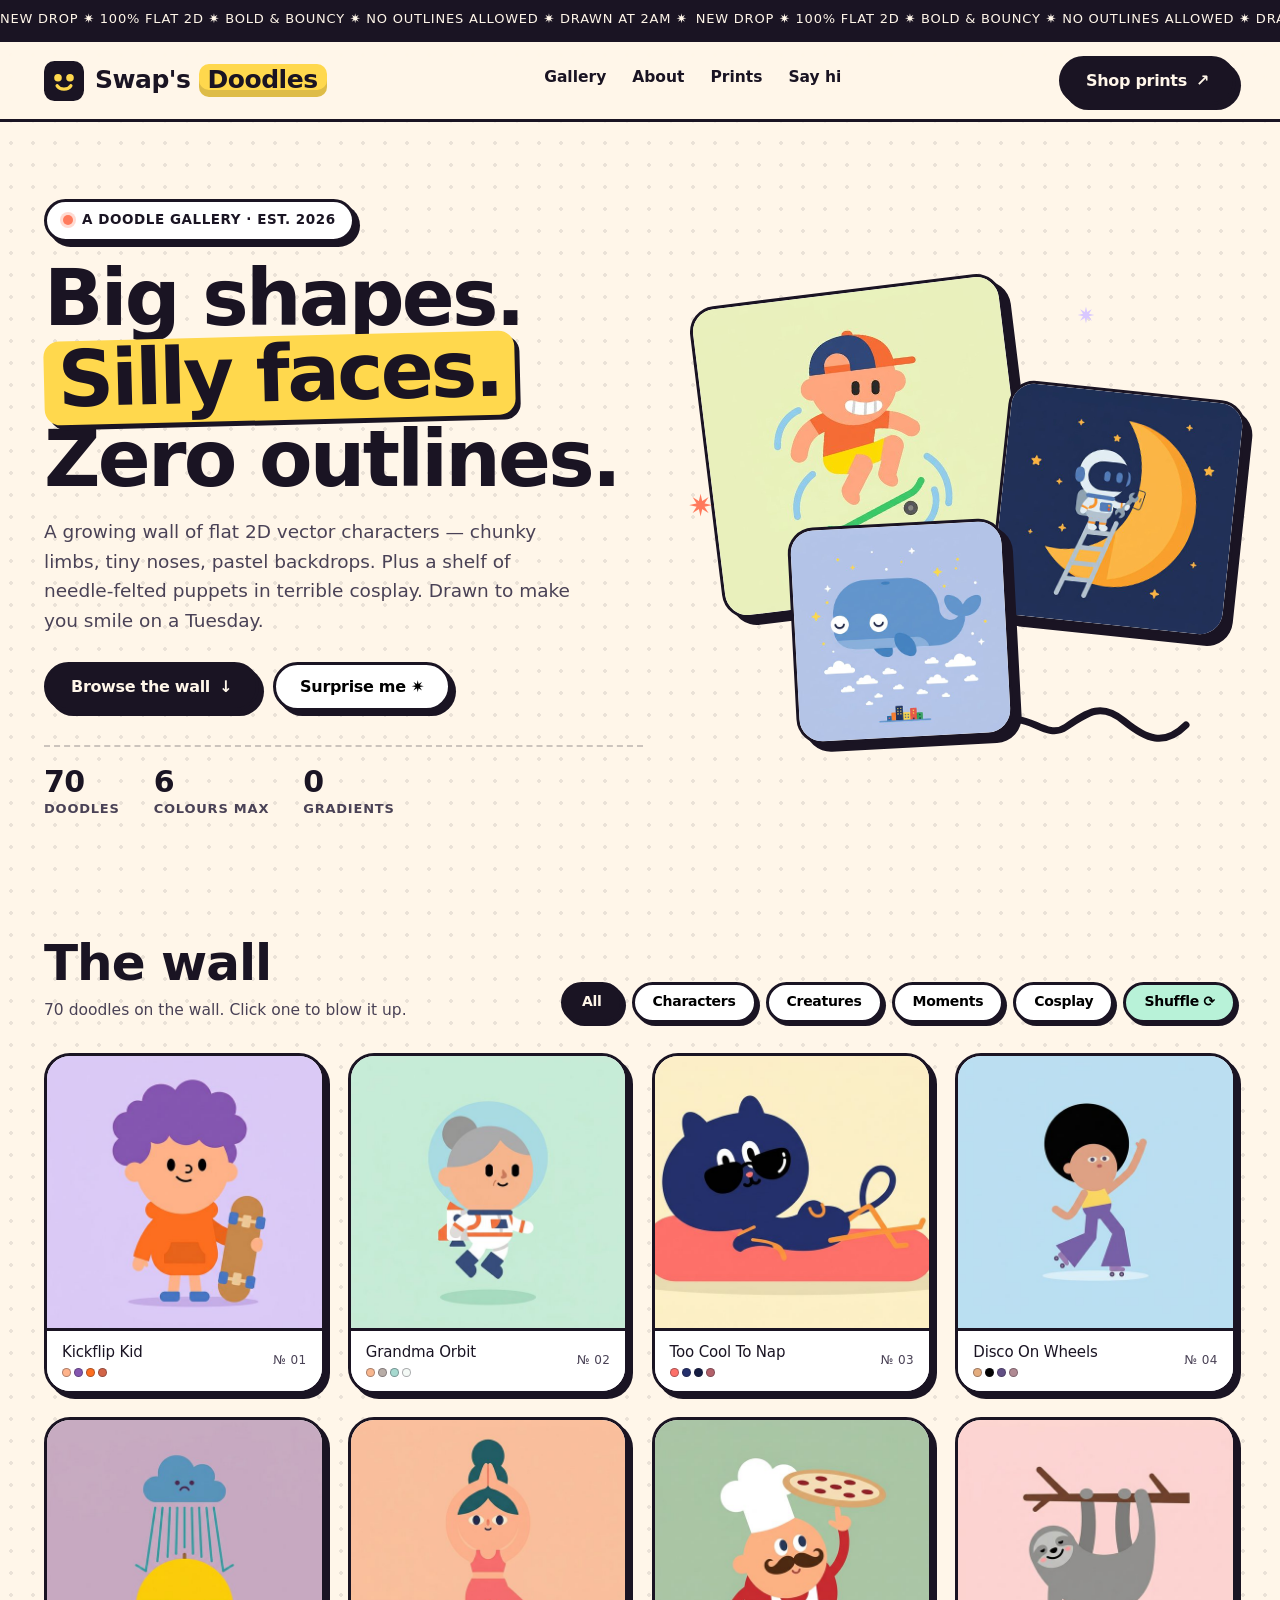
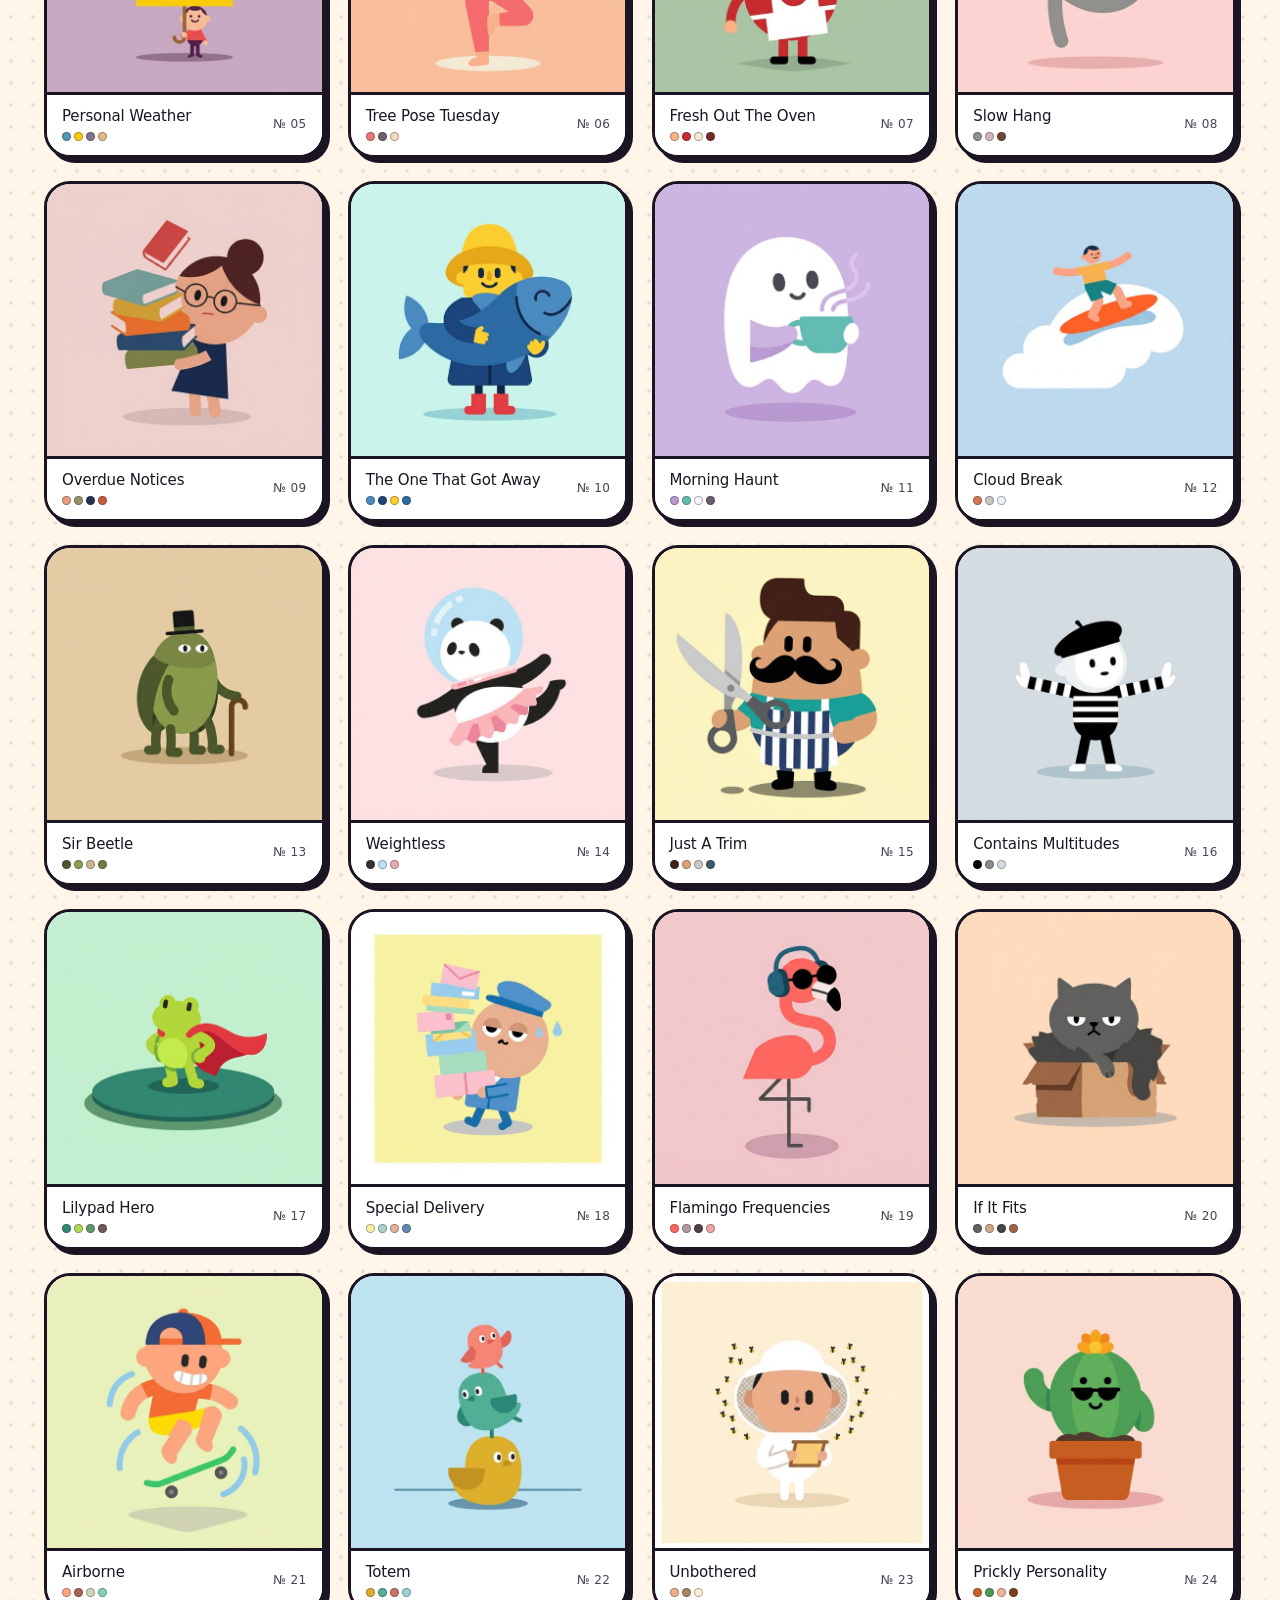
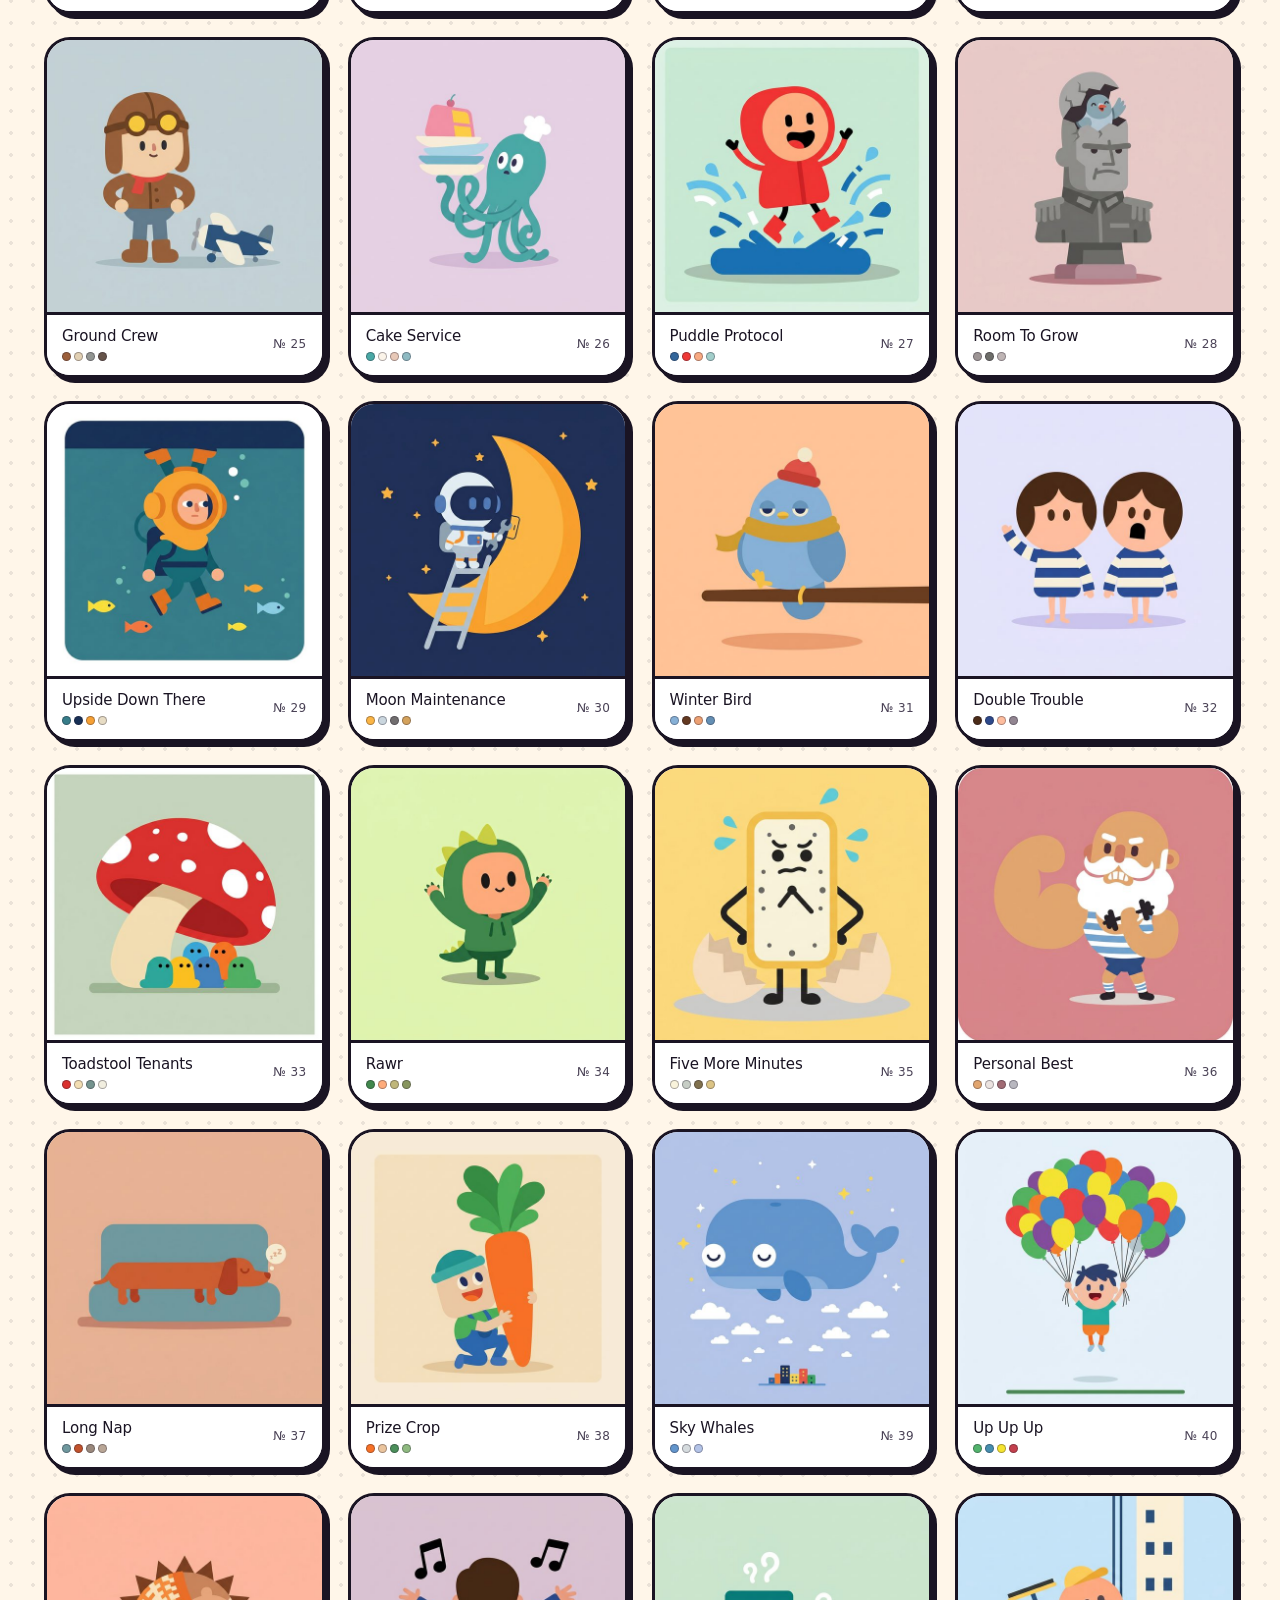
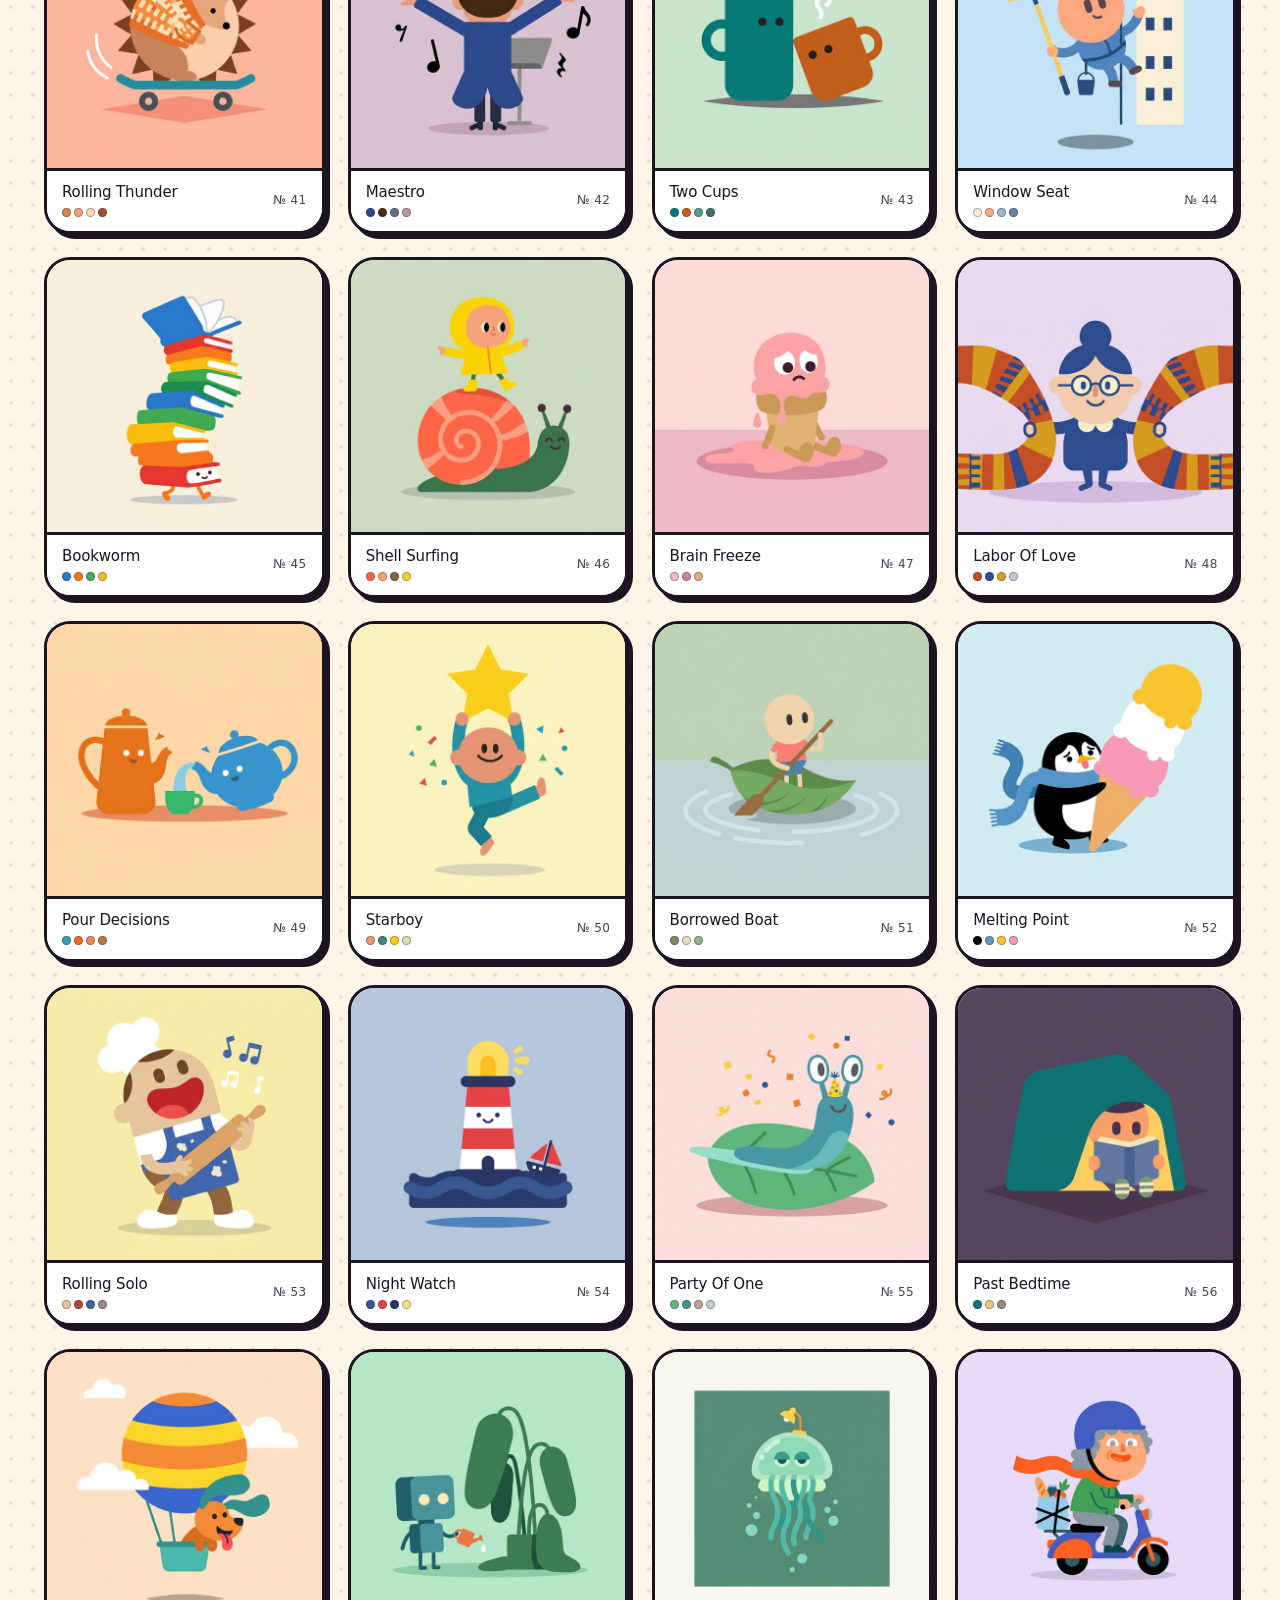
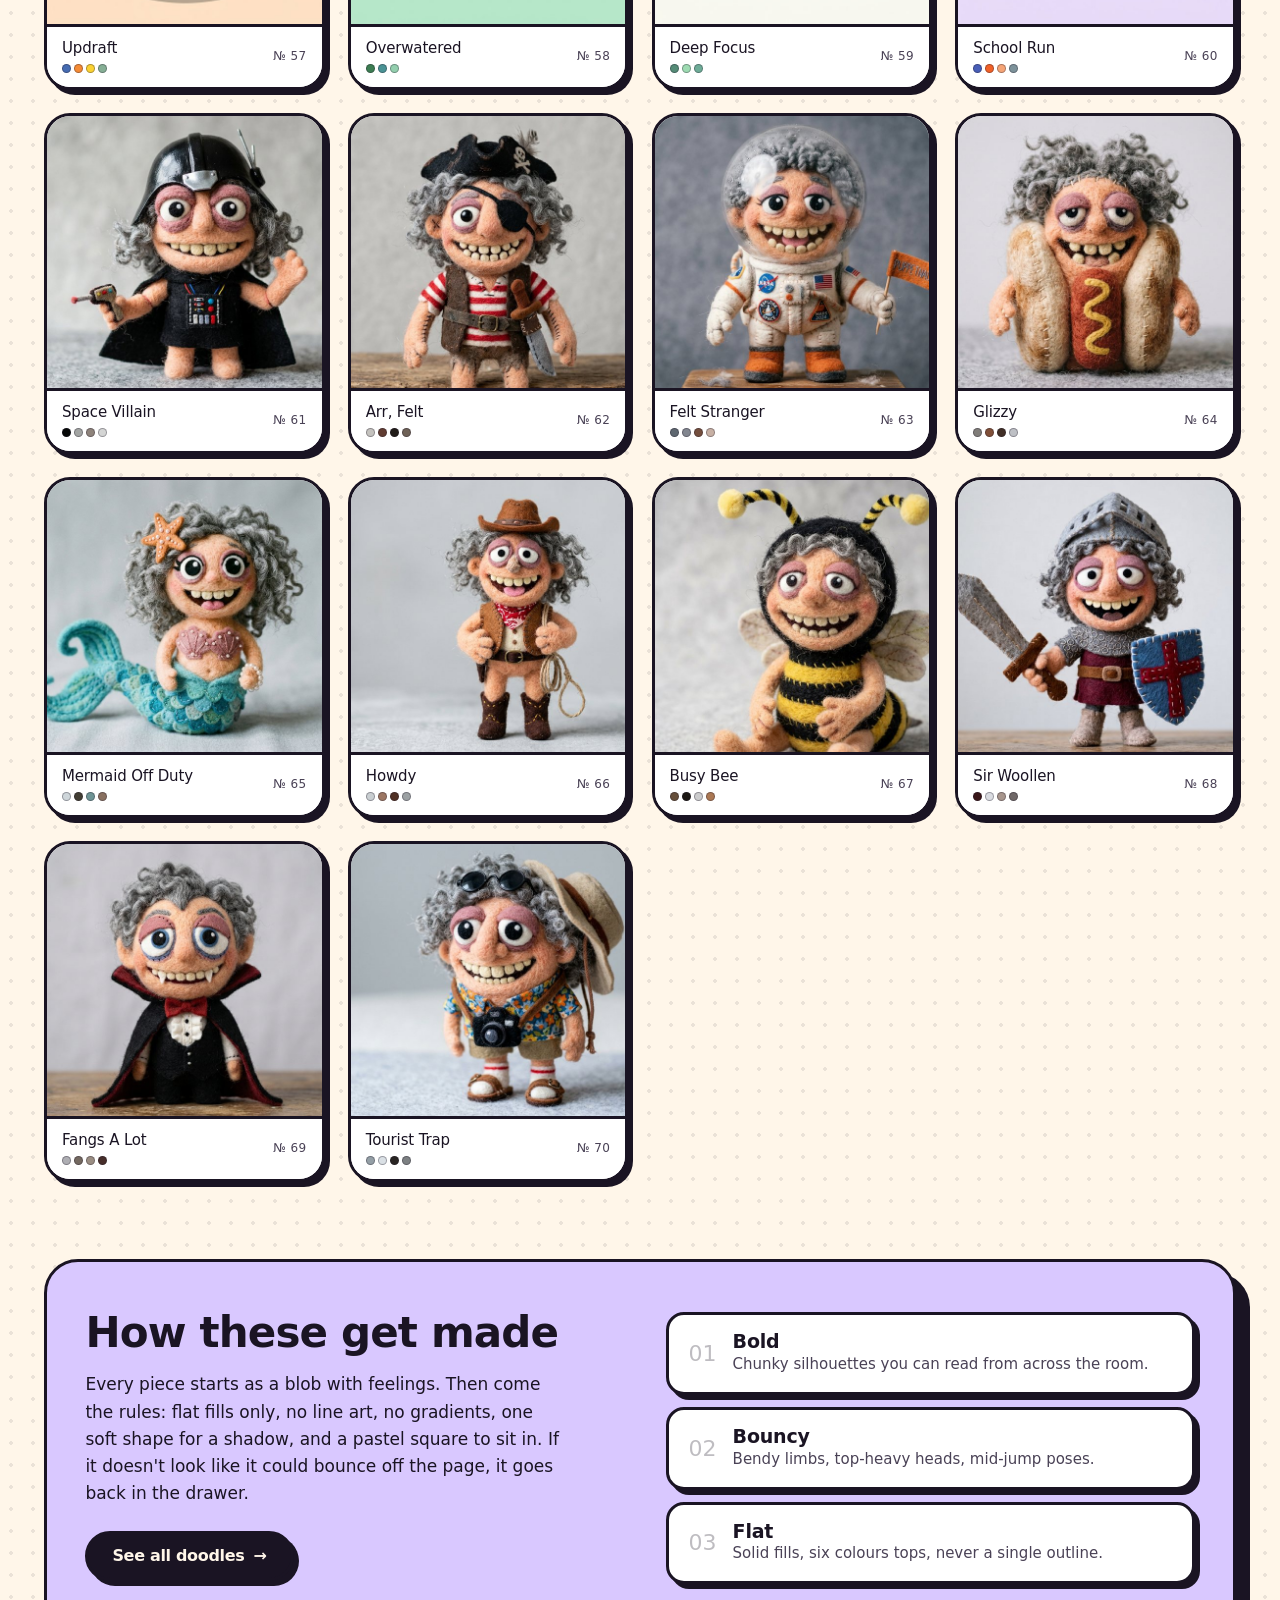
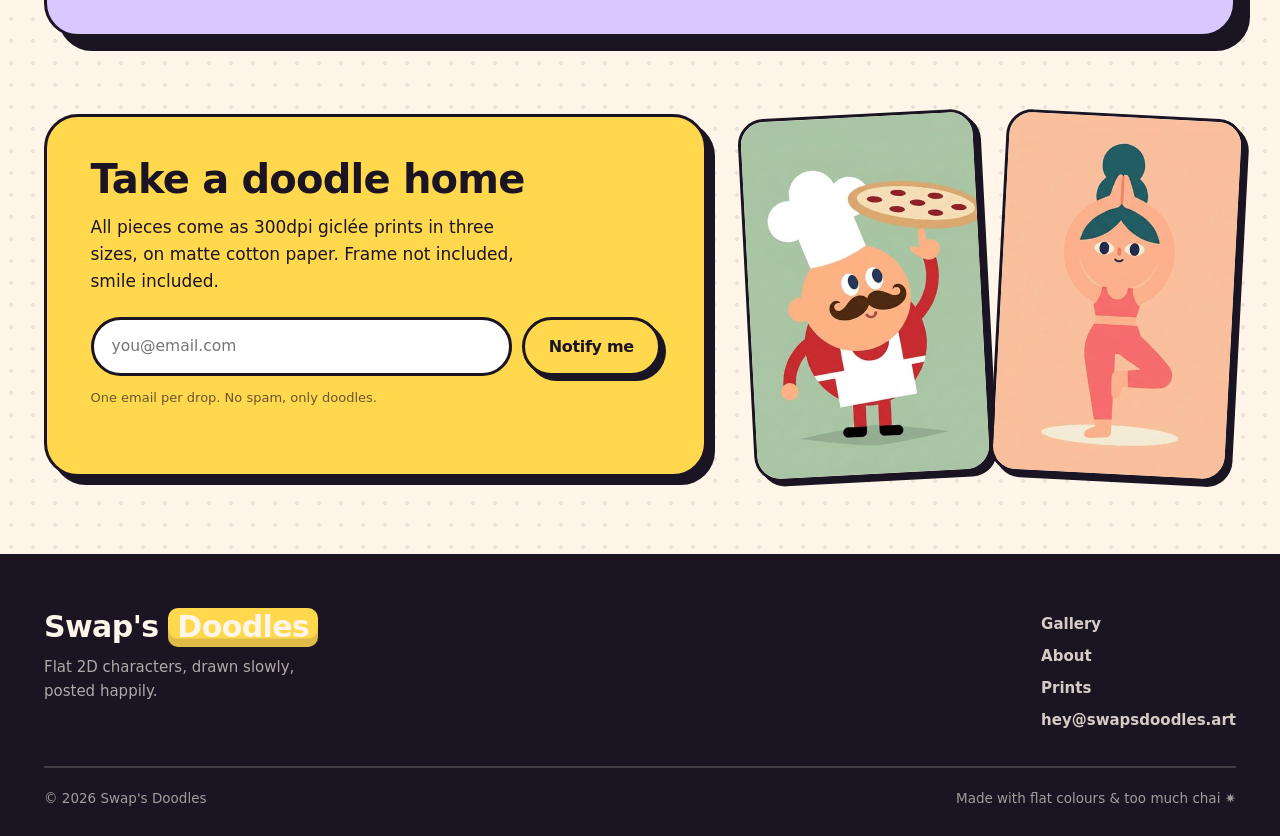
==== commit e38a6410: "Add Cosplay collection — 10 needle-felted puppet doodles (61-70) A second medium for the gallery: ha" ====
--- a/index.html
+++ b/index.html
@@ -56,8 +56,8 @@
       </h1>
       <p class="lede">
         A growing wall of flat 2D vector characters — chunky limbs, tiny noses,
-        pastel backdrops. Painted in solid colour blocks, drawn to make you smile
-        on a Tuesday.
+        pastel backdrops. Plus a shelf of needle-felted puppets in terrible
+        cosplay. Drawn to make you smile on a Tuesday.
       </p>
       <div class="hero__actions">
         <a class="btn btn--ink" href="#gallery">Browse the wall <span aria-hidden="true">↓</span></a>
@@ -100,6 +100,7 @@
         <button class="chip" data-filter="characters" type="button">Characters</button>
         <button class="chip" data-filter="creatures" type="button">Creatures</button>
         <button class="chip" data-filter="moments" type="button">Moments</button>
+        <button class="chip" data-filter="cosplay" type="button">Cosplay</button>
         <button class="chip chip--shuffle" id="shuffleBtn" type="button">Shuffle ⟳</button>
       </div>
     </div>
@@ -178,7 +179,7 @@
       <p class="lb__count" id="lbCount">01 / 50</p>
       <h3 id="lbTitle">Title</h3>
       <p class="lb__tag" id="lbTag">characters</p>
-      <p class="lb__note">Flat 2D vector · solid fills · soft ground shadow</p>
+      <p class="lb__note" id="lbNote">Flat 2D vector · solid fills · soft ground shadow</p>
       <div class="lb__palette" id="lbPalette"></div>
       <p class="lb__more">More like this</p>
       <div class="lb__related" id="lbRelated"></div>
--- a/assets/style.css
+++ b/assets/style.css
@@ -296,6 +296,7 @@
 .chip:active { transform: translate(2px, 2px); box-shadow: 1px 1px 0 var(--ink); }
 .chip.is-active { background: var(--ink); color: var(--cream); }
 .chip--shuffle { background: var(--mint); }
+.chip[data-filter="cosplay"].is-active { background: var(--coral); color: var(--ink); }
 
 .grid {
   display: grid;
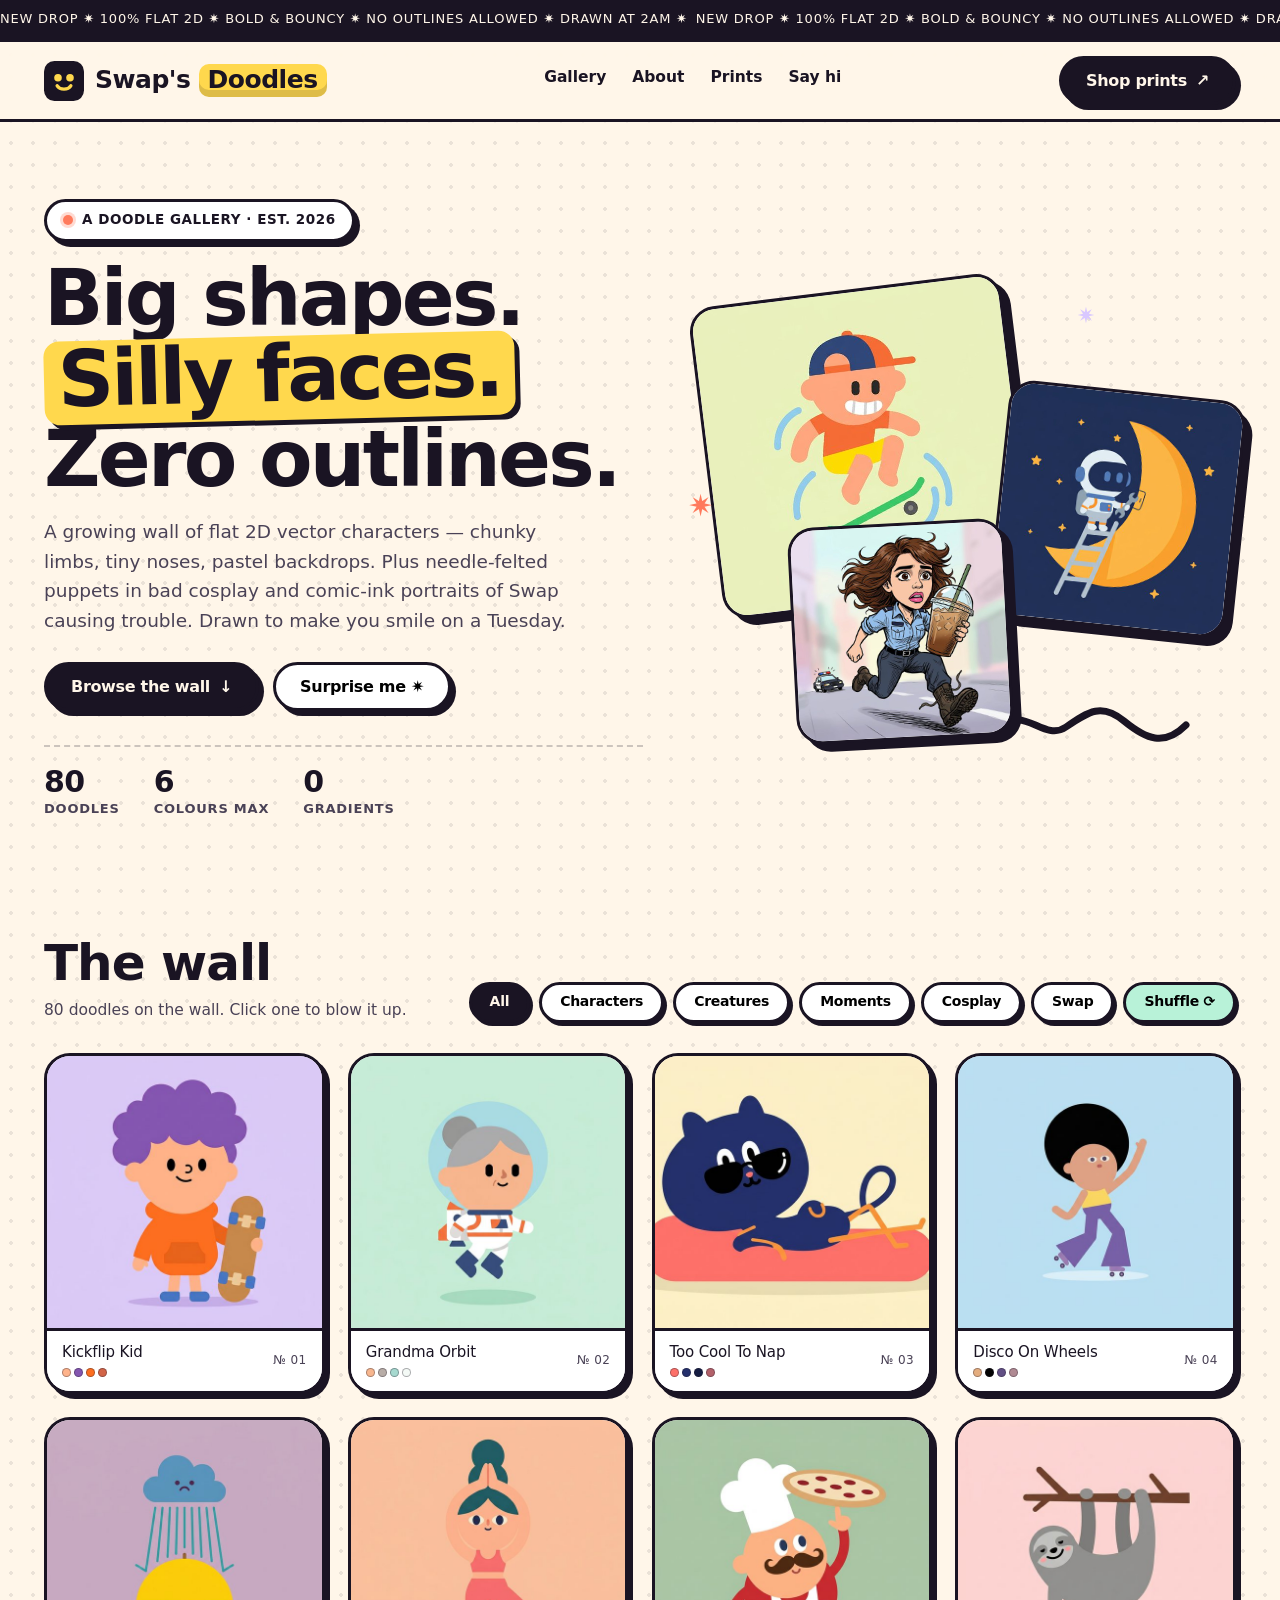
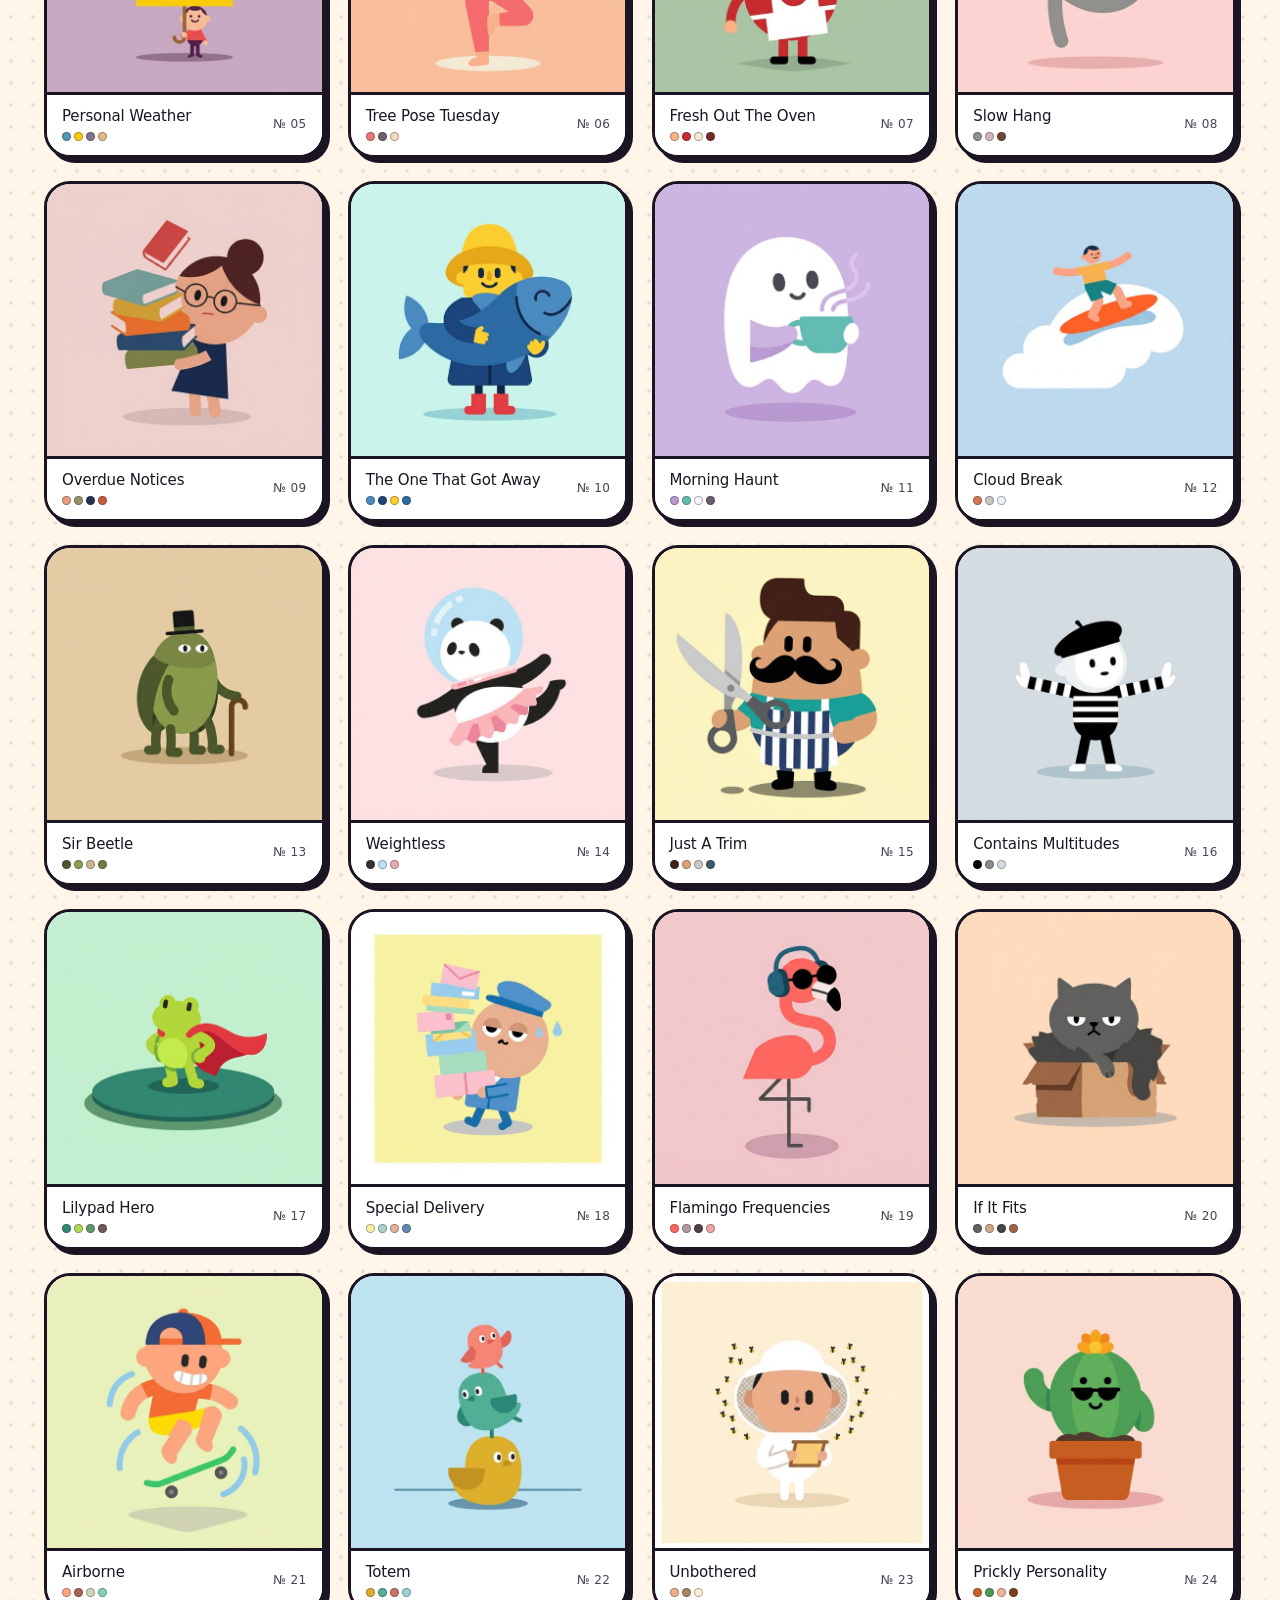
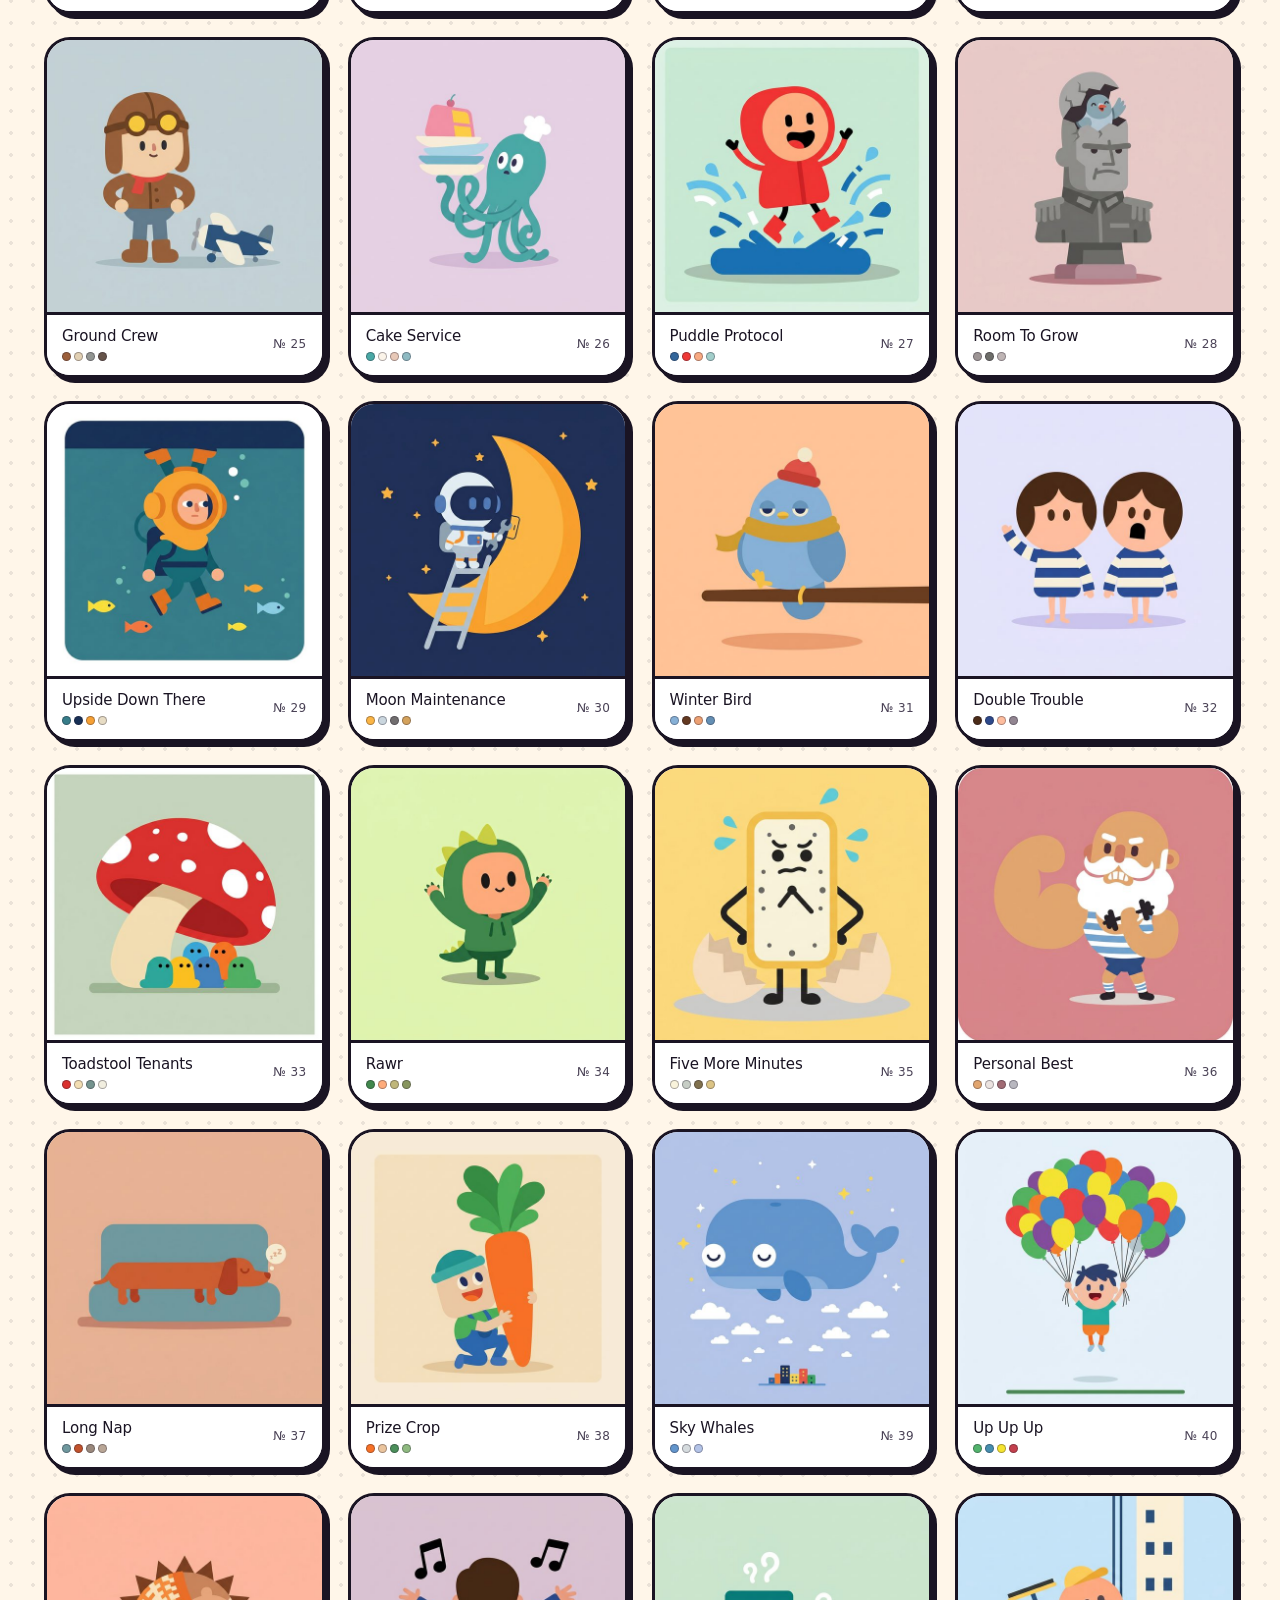
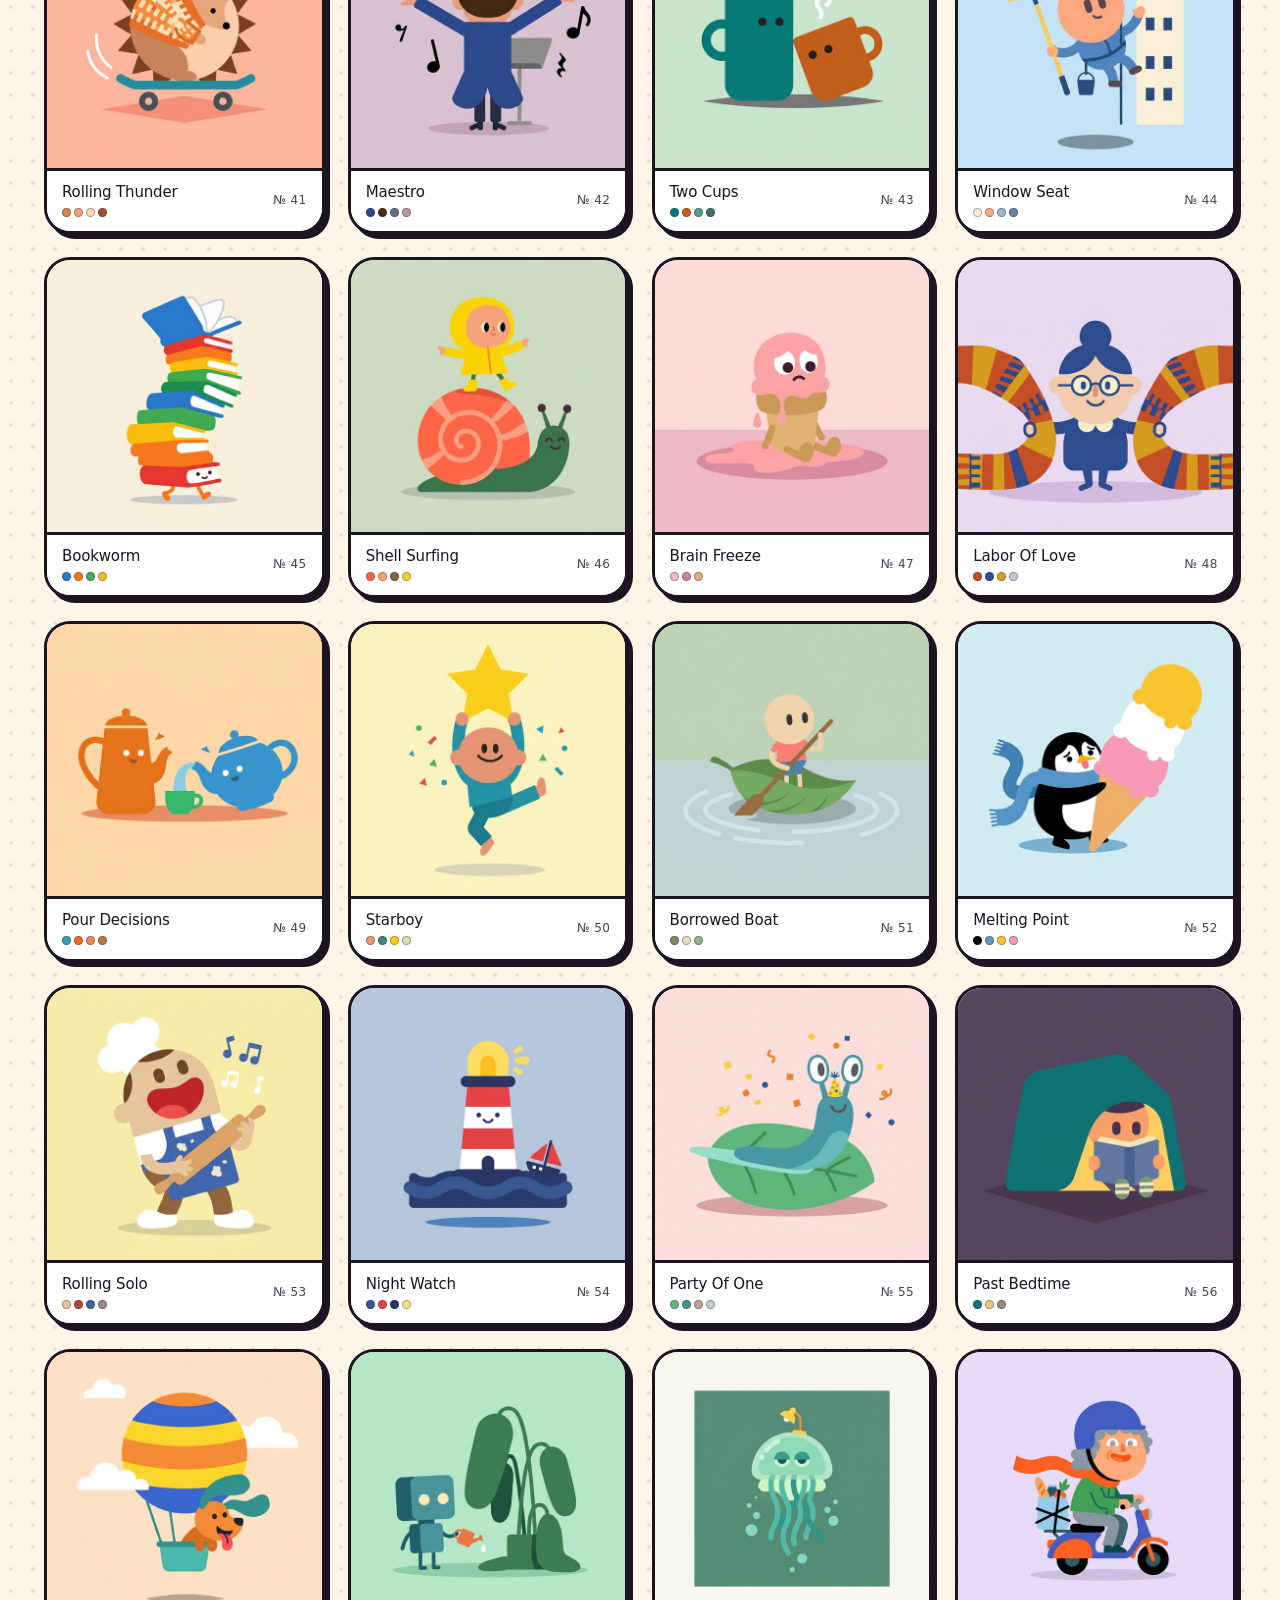
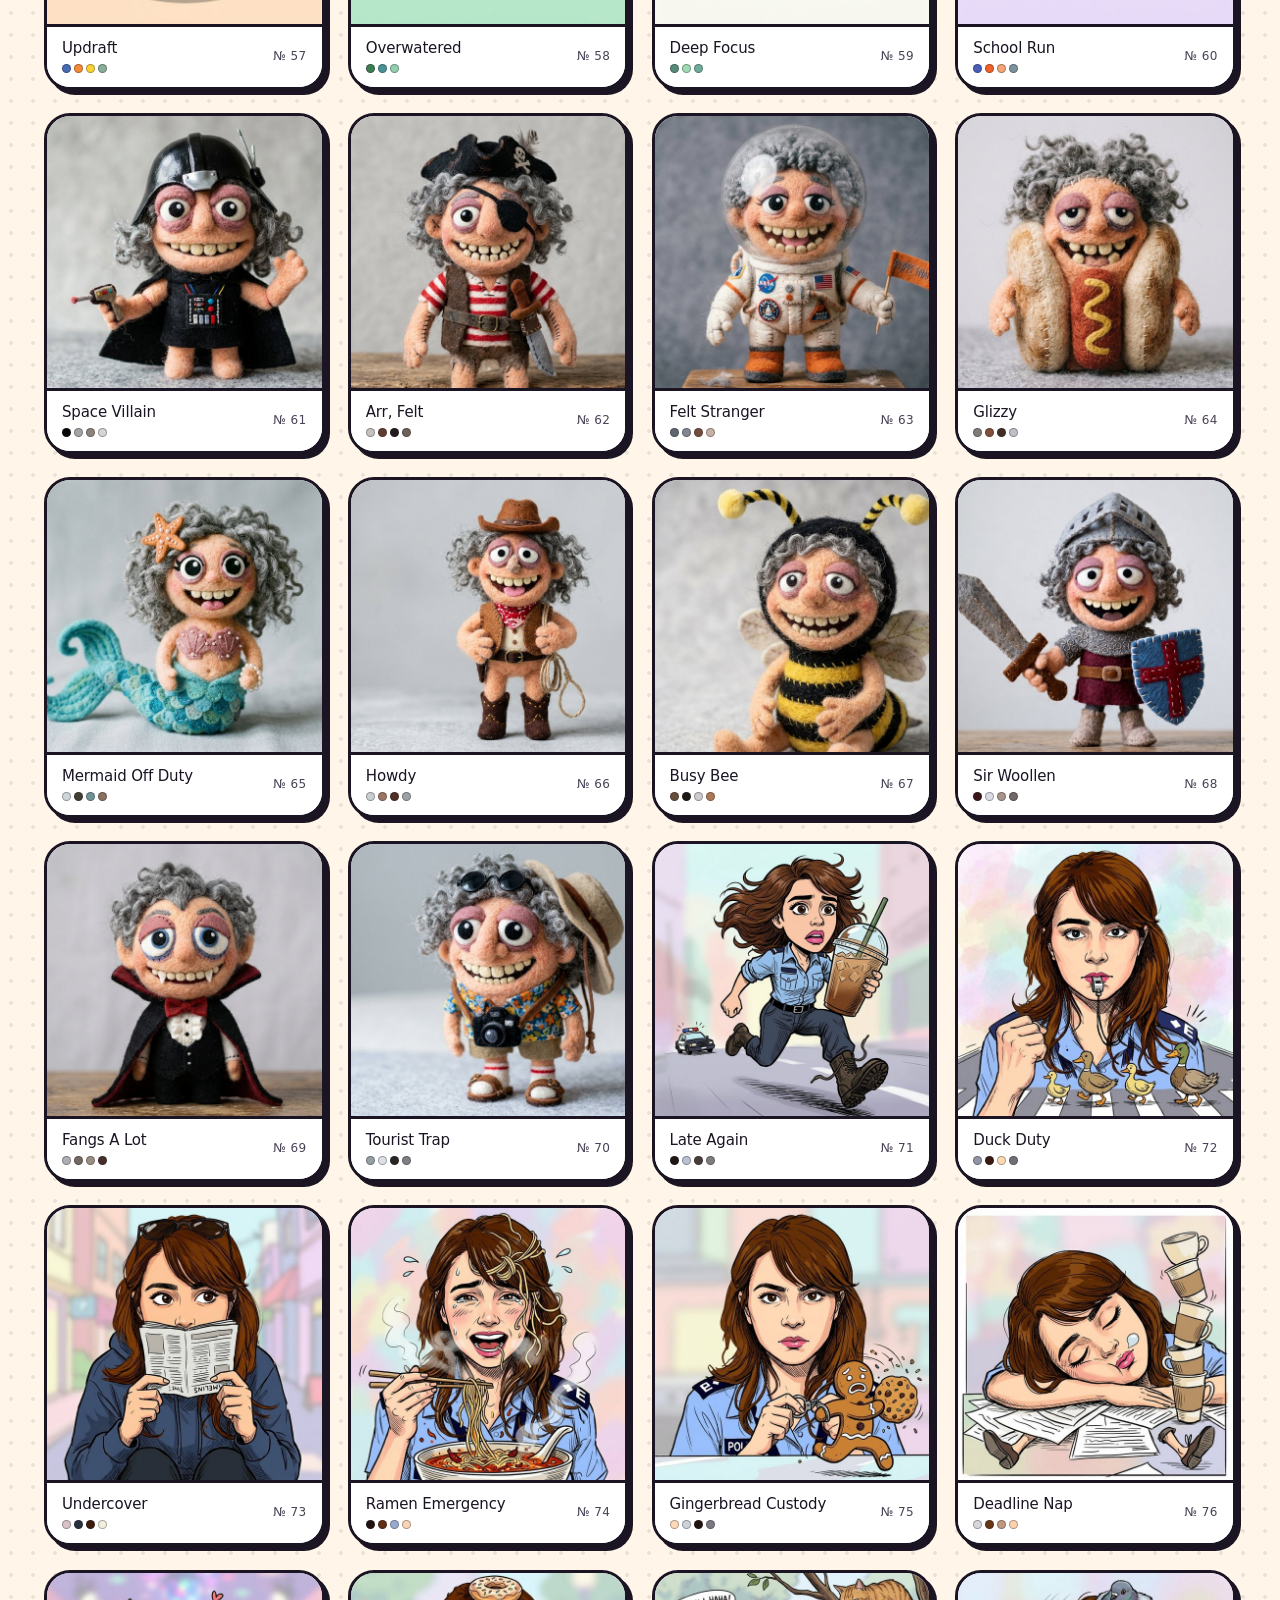
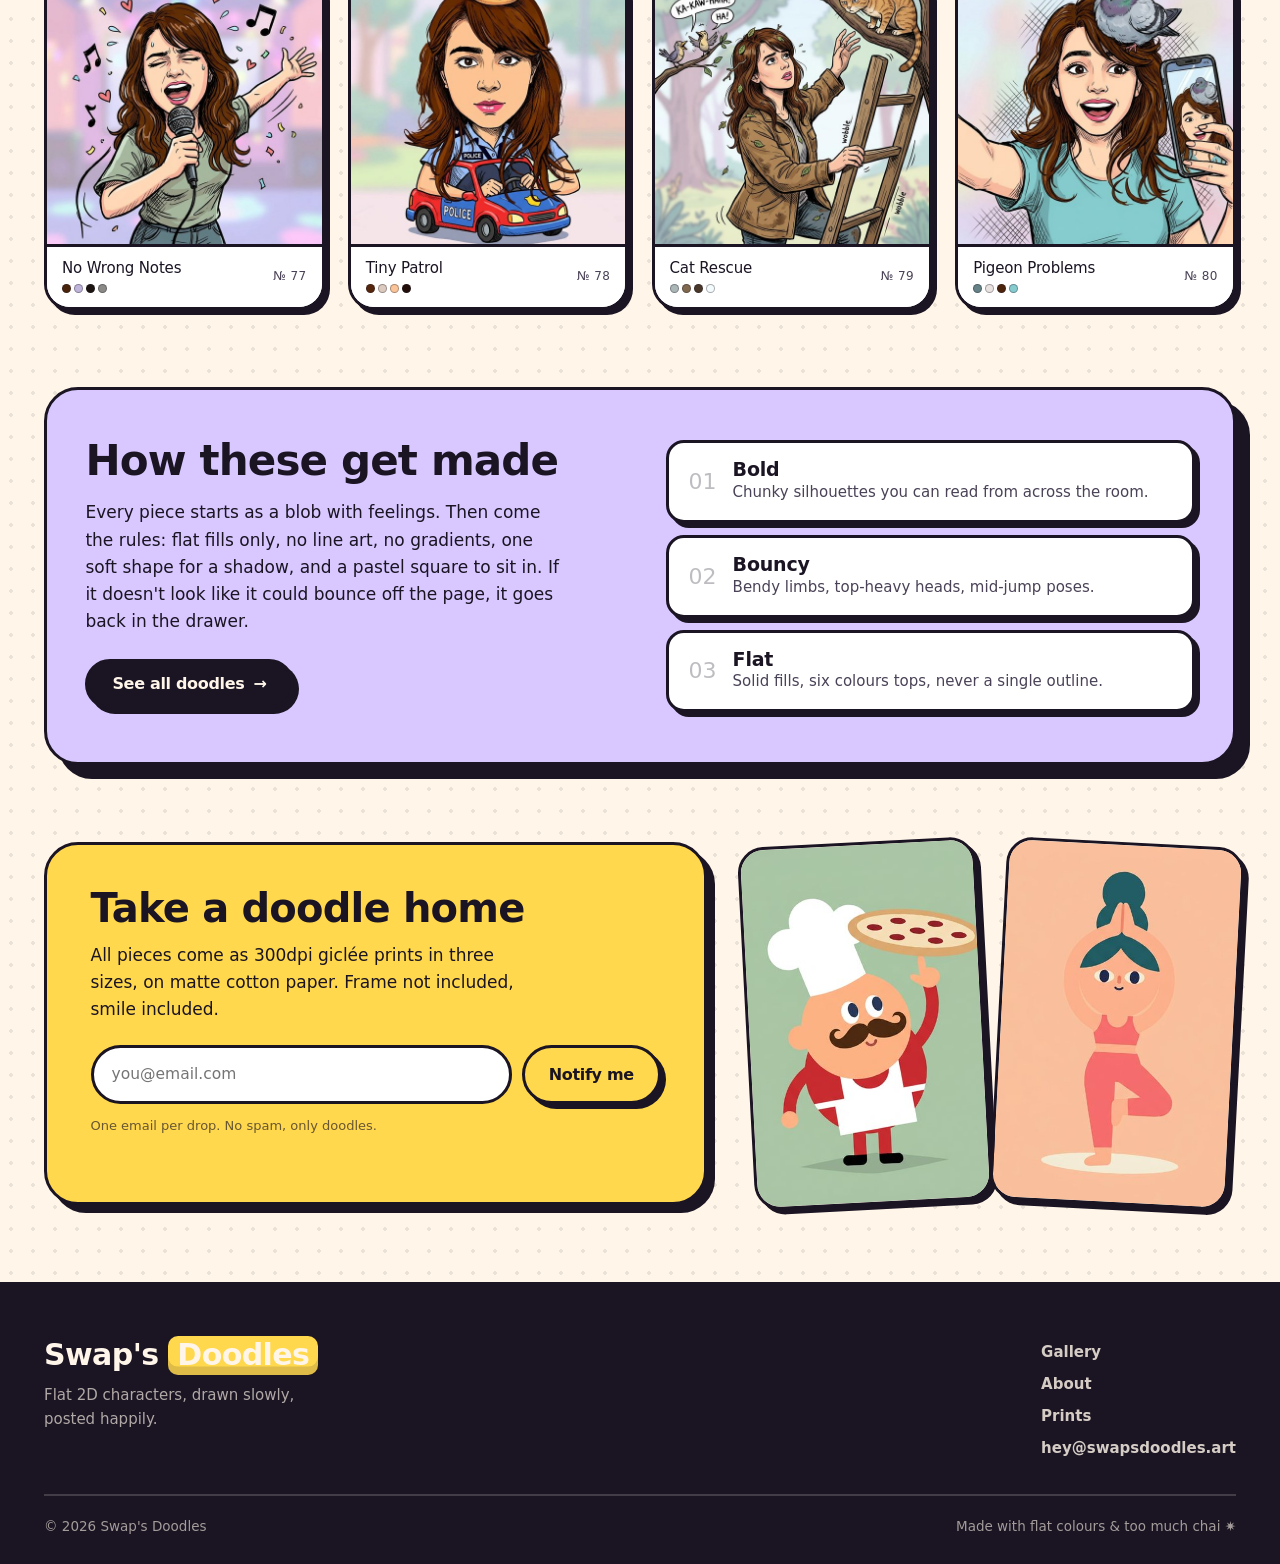
==== commit 61234c7f: "Add Swap collection — 10 comic-ink portraits (71-80) Doodly comic-ink portraits of Swap in silly sce" ====
--- a/index.html
+++ b/index.html
@@ -56,8 +56,8 @@
       </h1>
       <p class="lede">
         A growing wall of flat 2D vector characters — chunky limbs, tiny noses,
-        pastel backdrops. Plus a shelf of needle-felted puppets in terrible
-        cosplay. Drawn to make you smile on a Tuesday.
+        pastel backdrops. Plus needle-felted puppets in bad cosplay and comic-ink
+        portraits of Swap causing trouble. Drawn to make you smile on a Tuesday.
       </p>
       <div class="hero__actions">
         <a class="btn btn--ink" href="#gallery">Browse the wall <span aria-hidden="true">↓</span></a>
@@ -101,6 +101,7 @@
         <button class="chip" data-filter="creatures" type="button">Creatures</button>
         <button class="chip" data-filter="moments" type="button">Moments</button>
         <button class="chip" data-filter="cosplay" type="button">Cosplay</button>
+        <button class="chip" data-filter="swap" type="button">Swap</button>
         <button class="chip chip--shuffle" id="shuffleBtn" type="button">Shuffle ⟳</button>
       </div>
     </div>
--- a/assets/style.css
+++ b/assets/style.css
@@ -297,6 +297,7 @@
 .chip.is-active { background: var(--ink); color: var(--cream); }
 .chip--shuffle { background: var(--mint); }
 .chip[data-filter="cosplay"].is-active { background: var(--coral); color: var(--ink); }
+.chip[data-filter="swap"].is-active { background: var(--yellow); color: var(--ink); }
 
 .grid {
   display: grid;
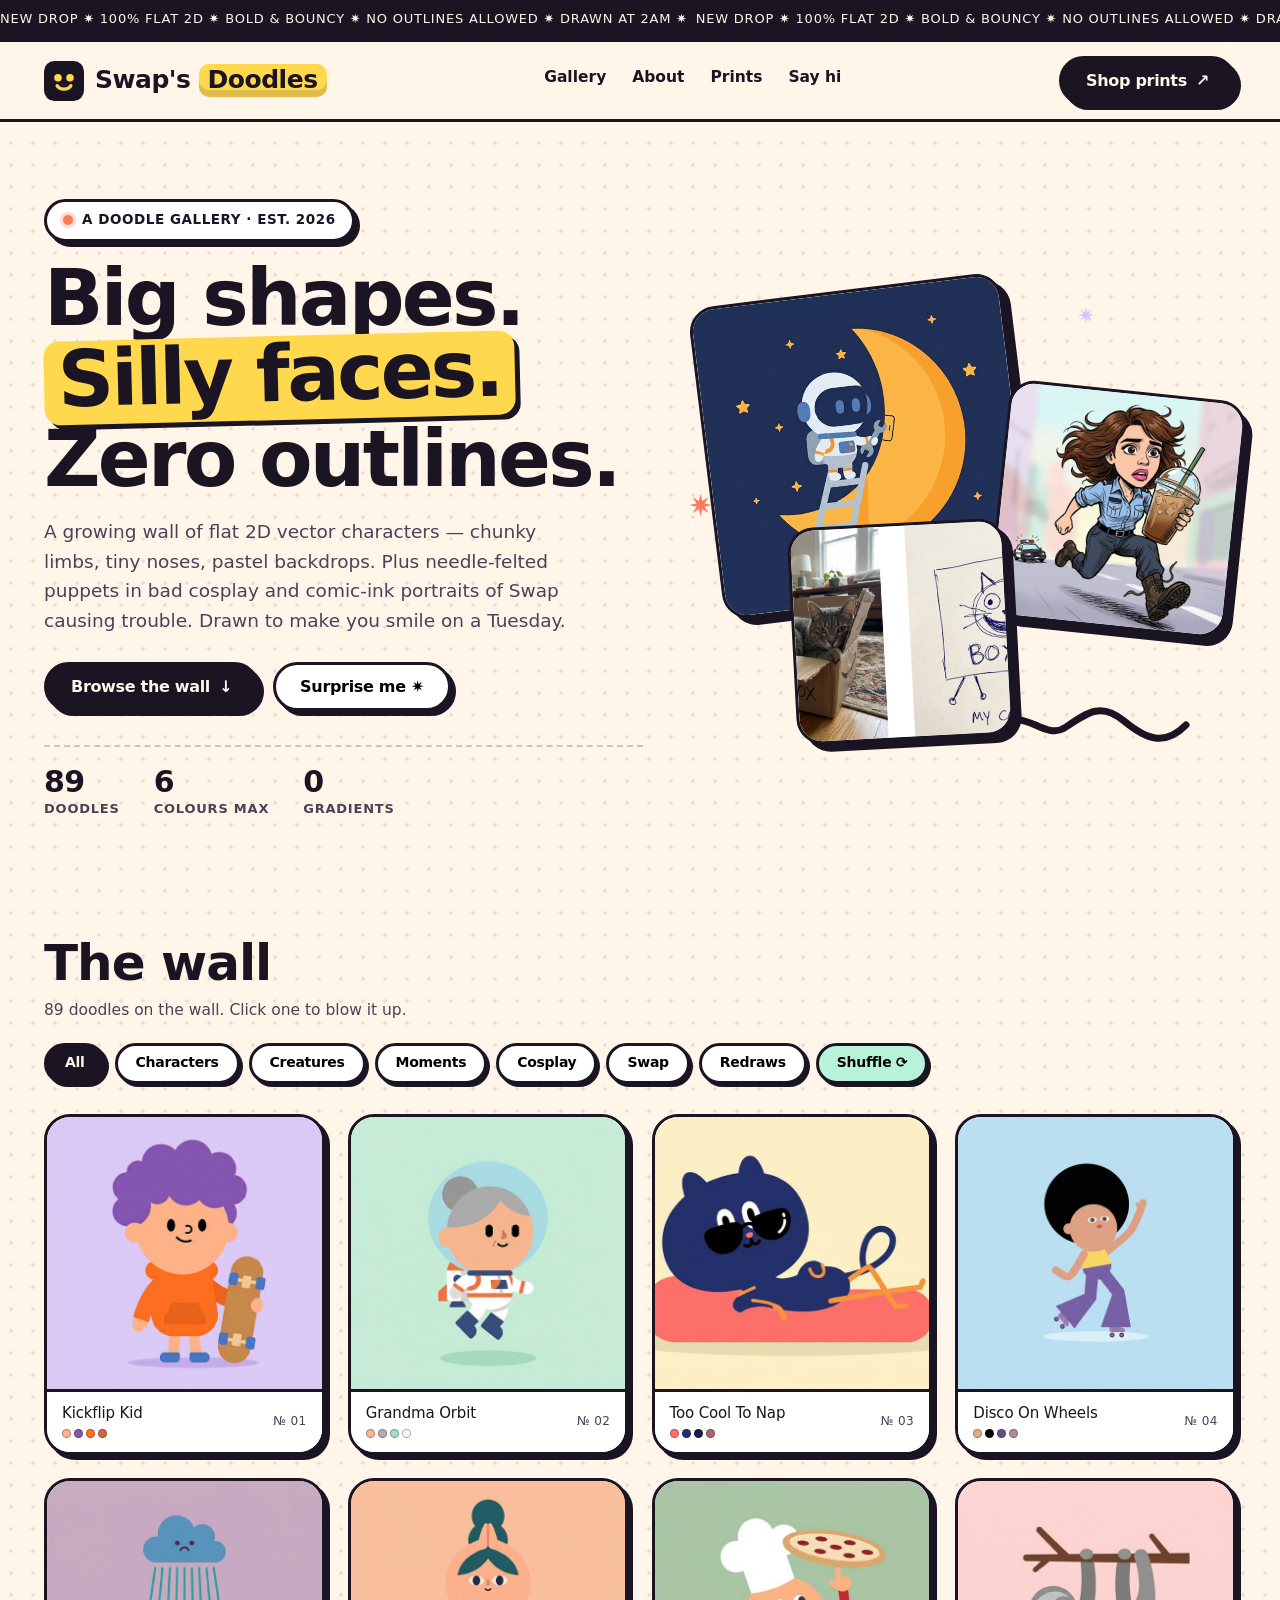
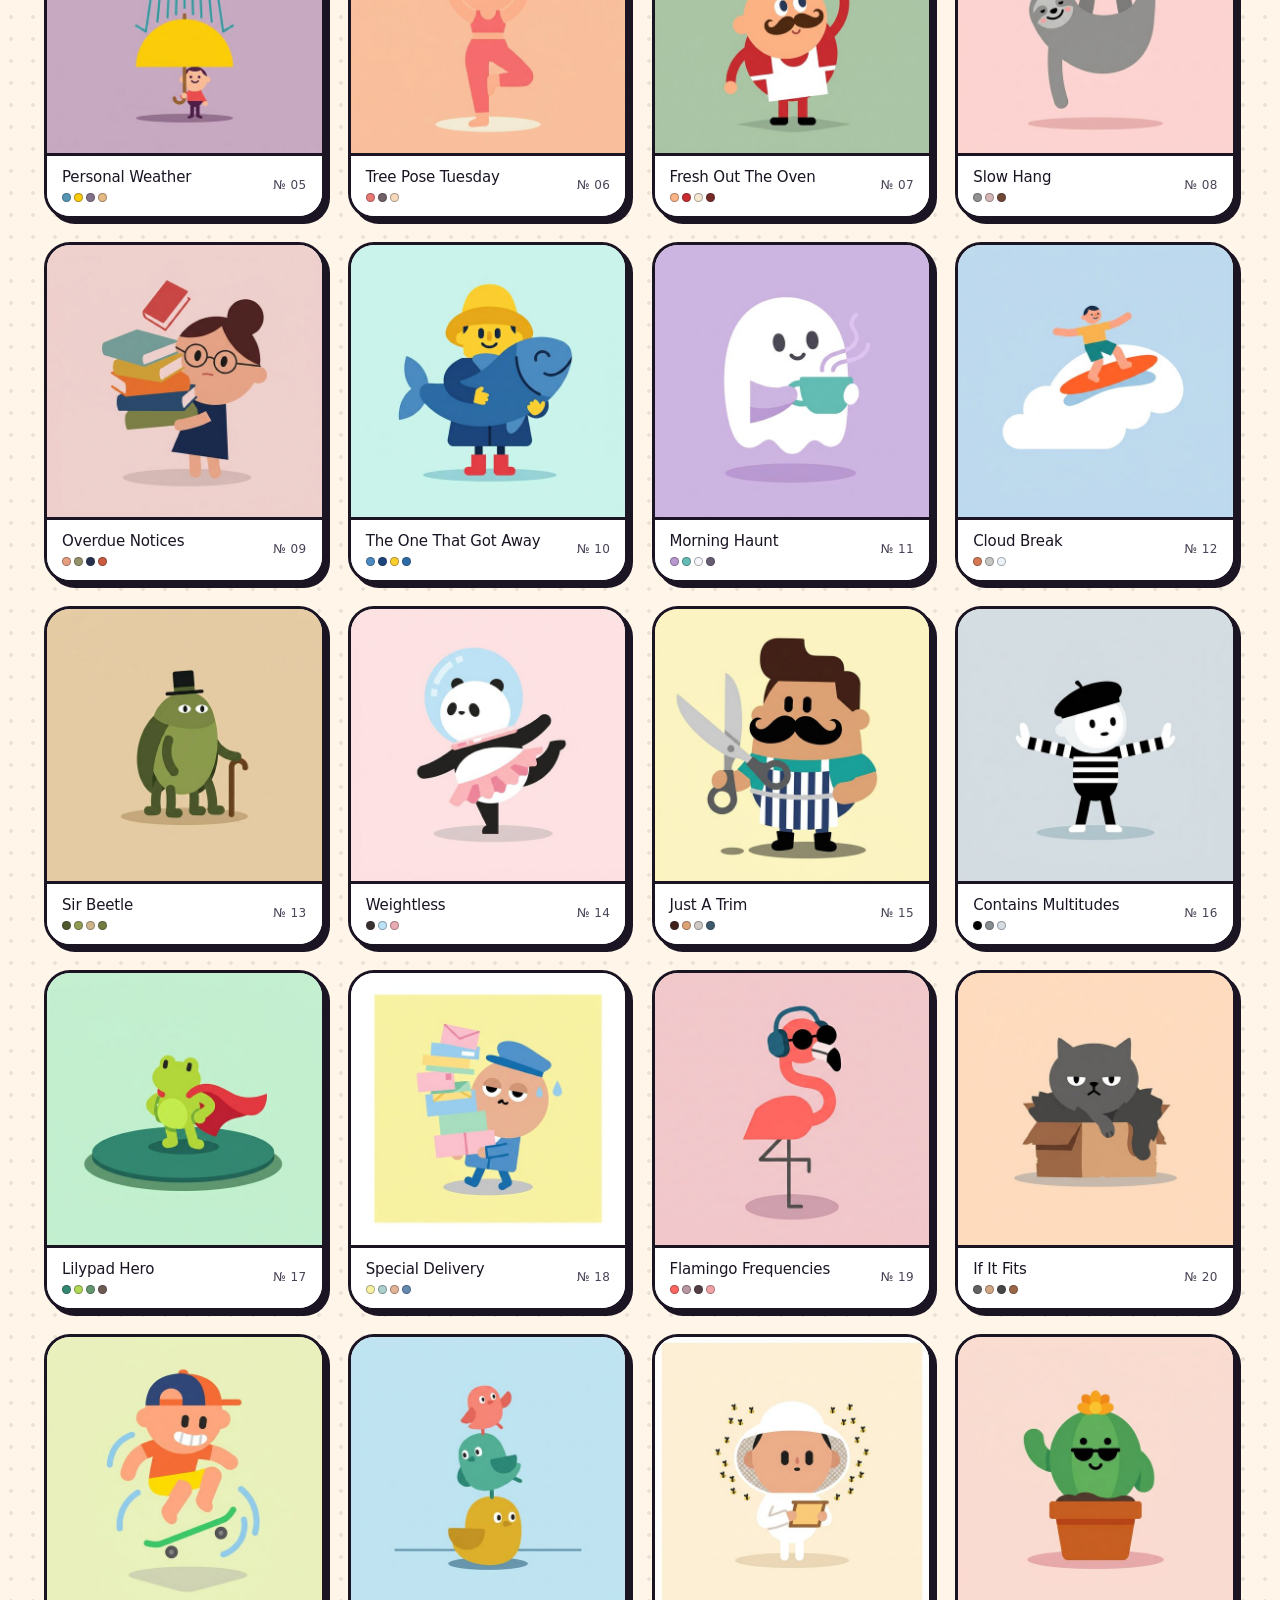
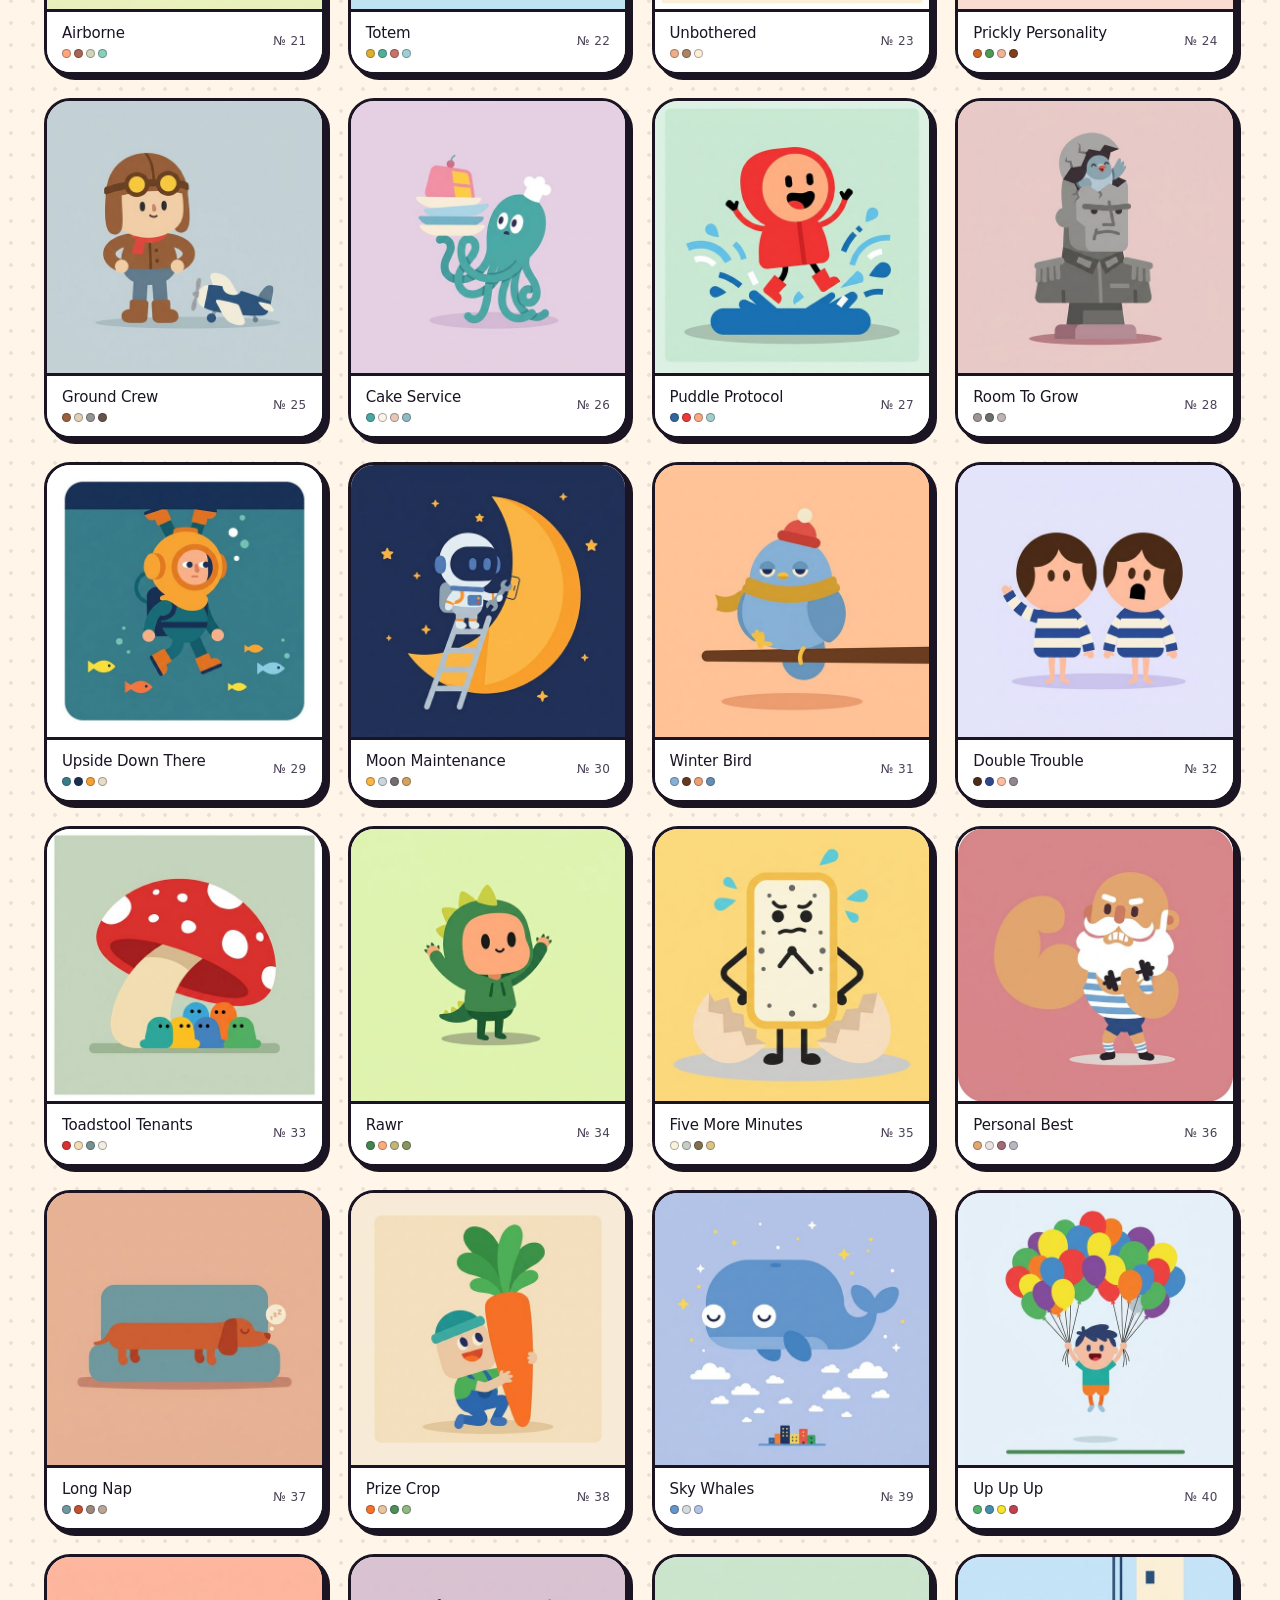
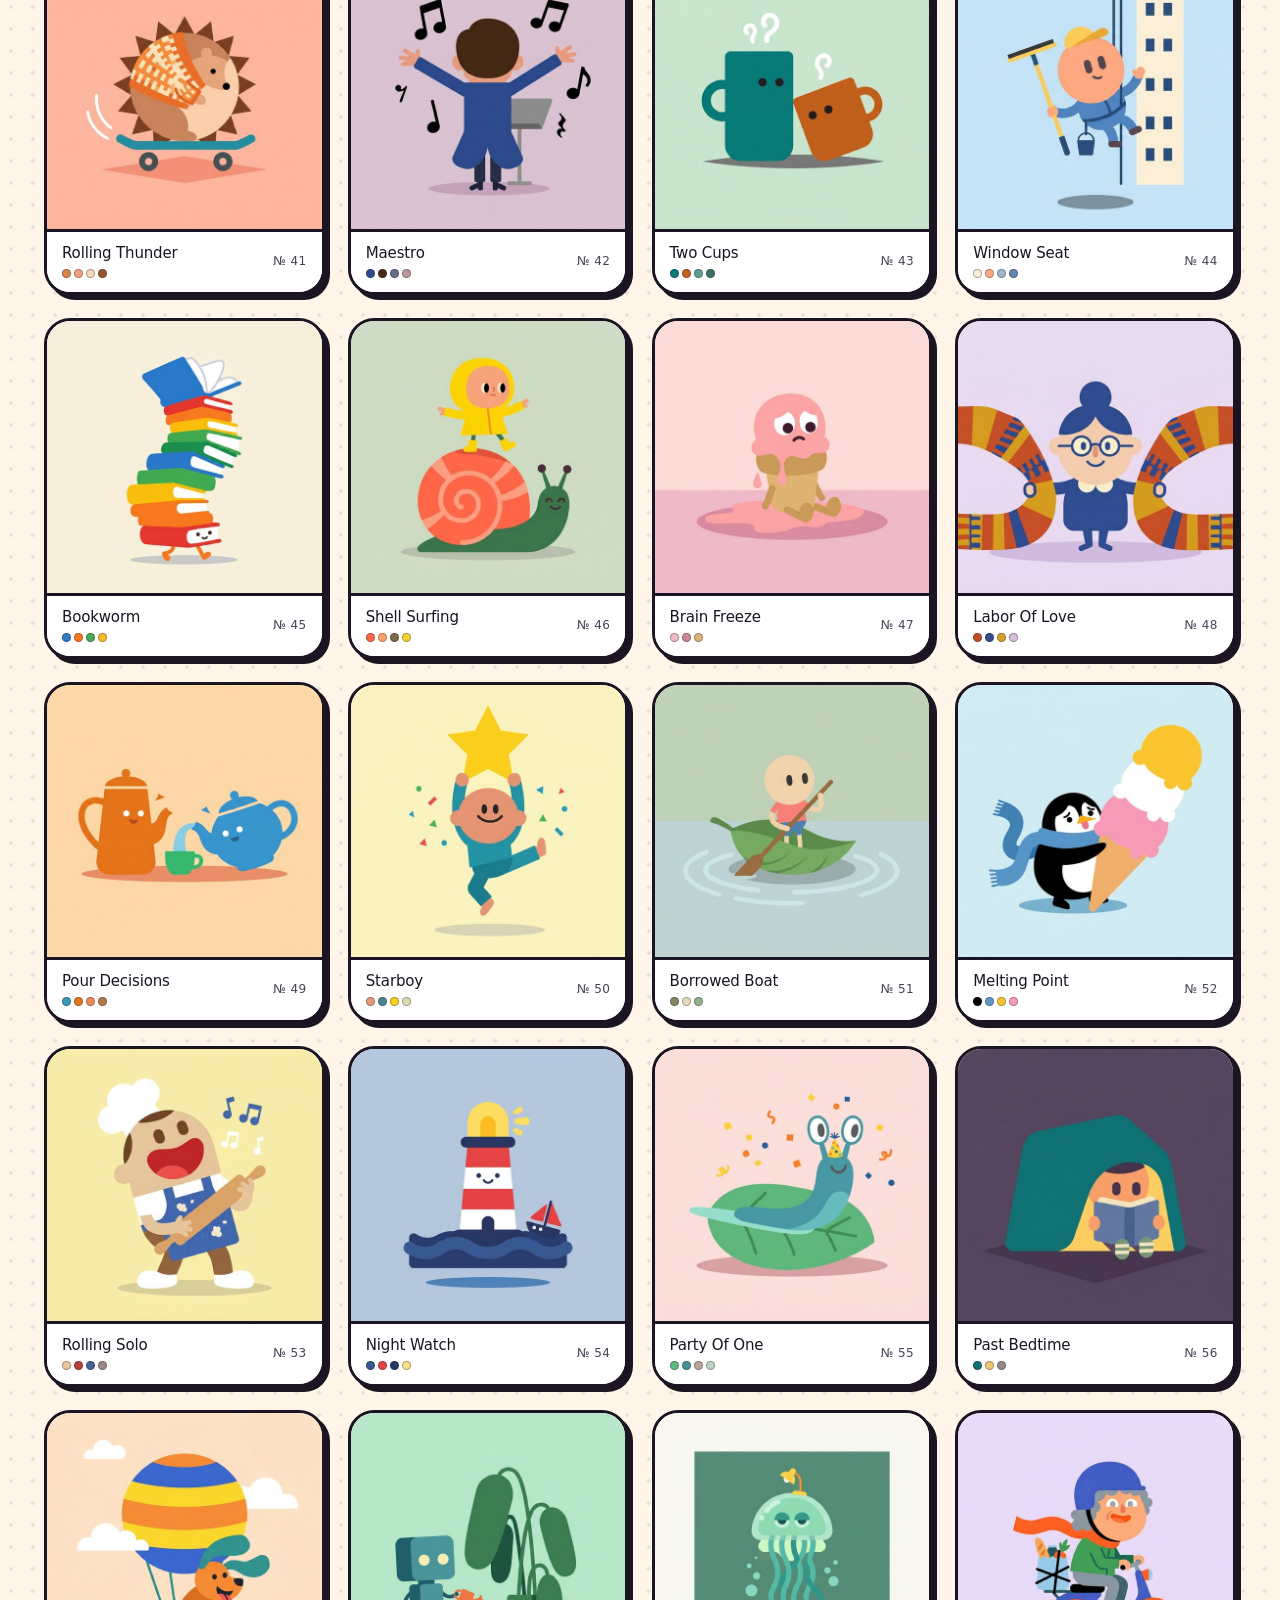
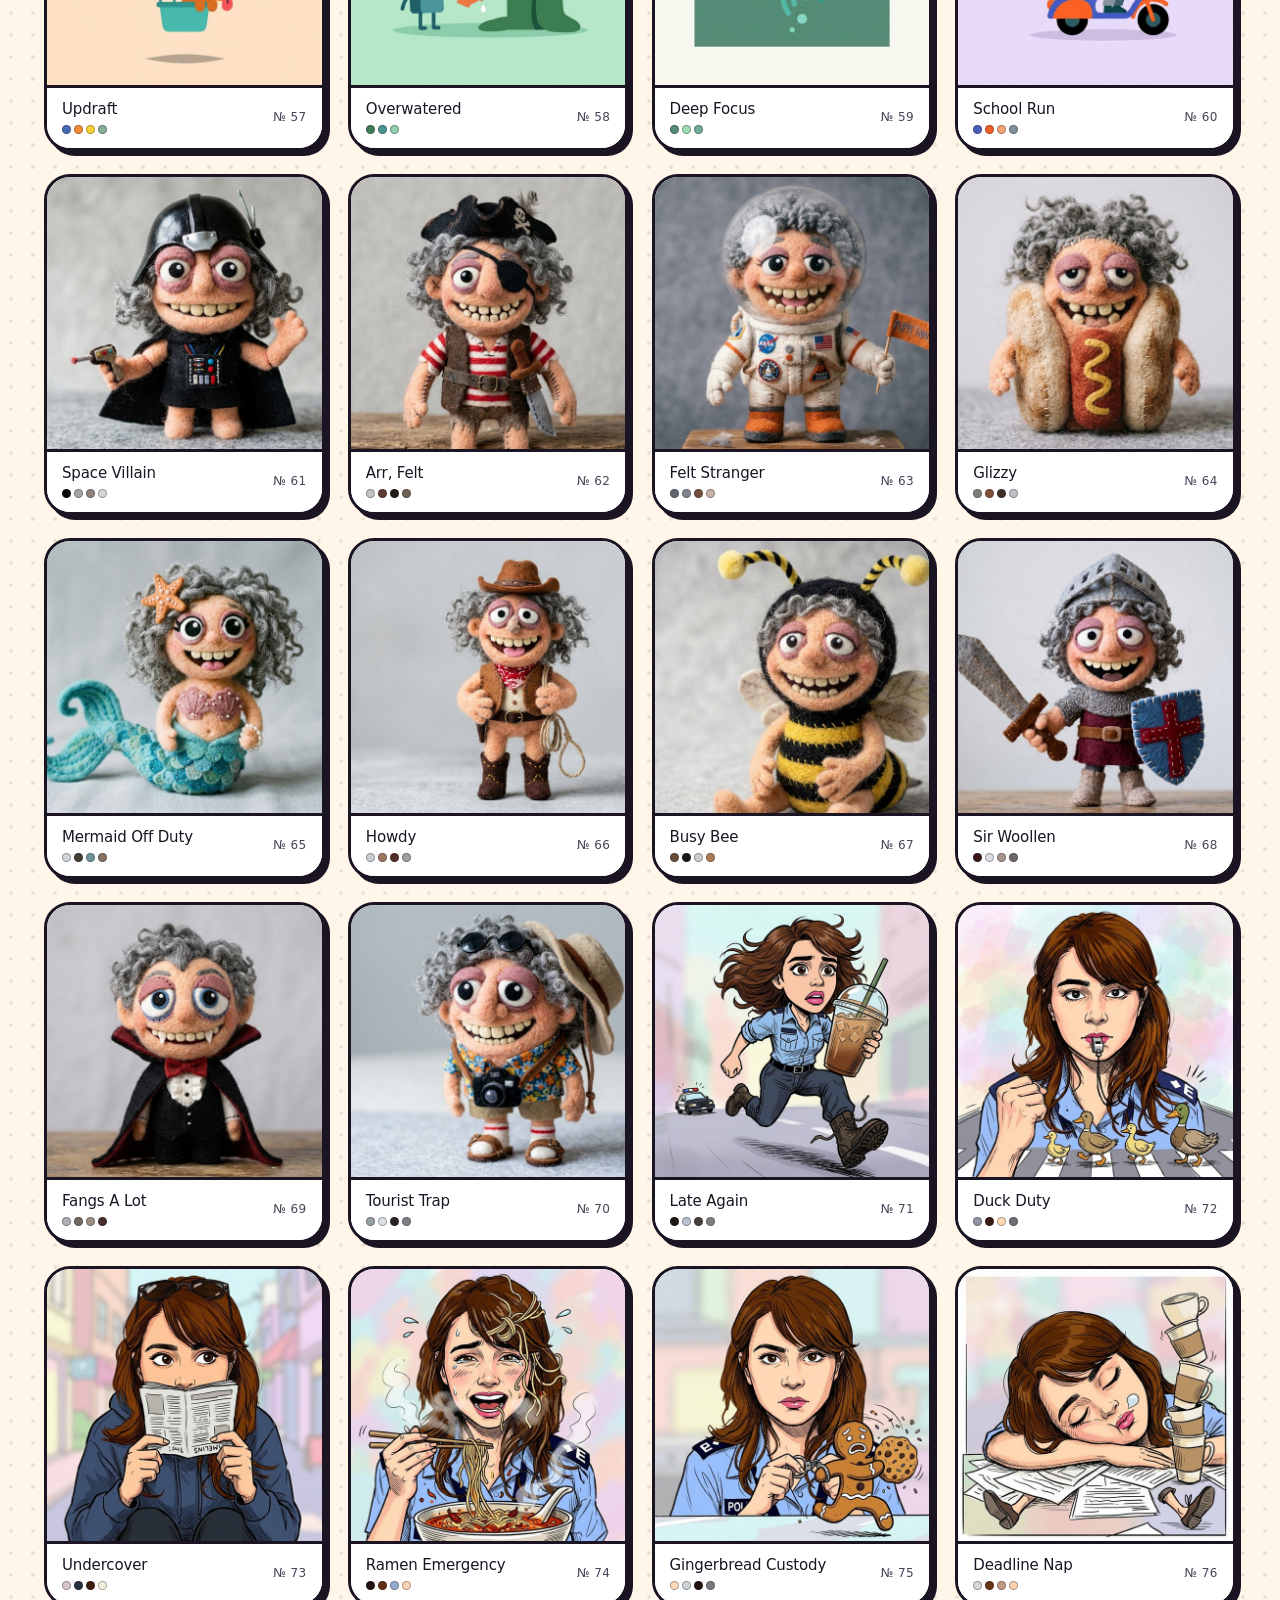
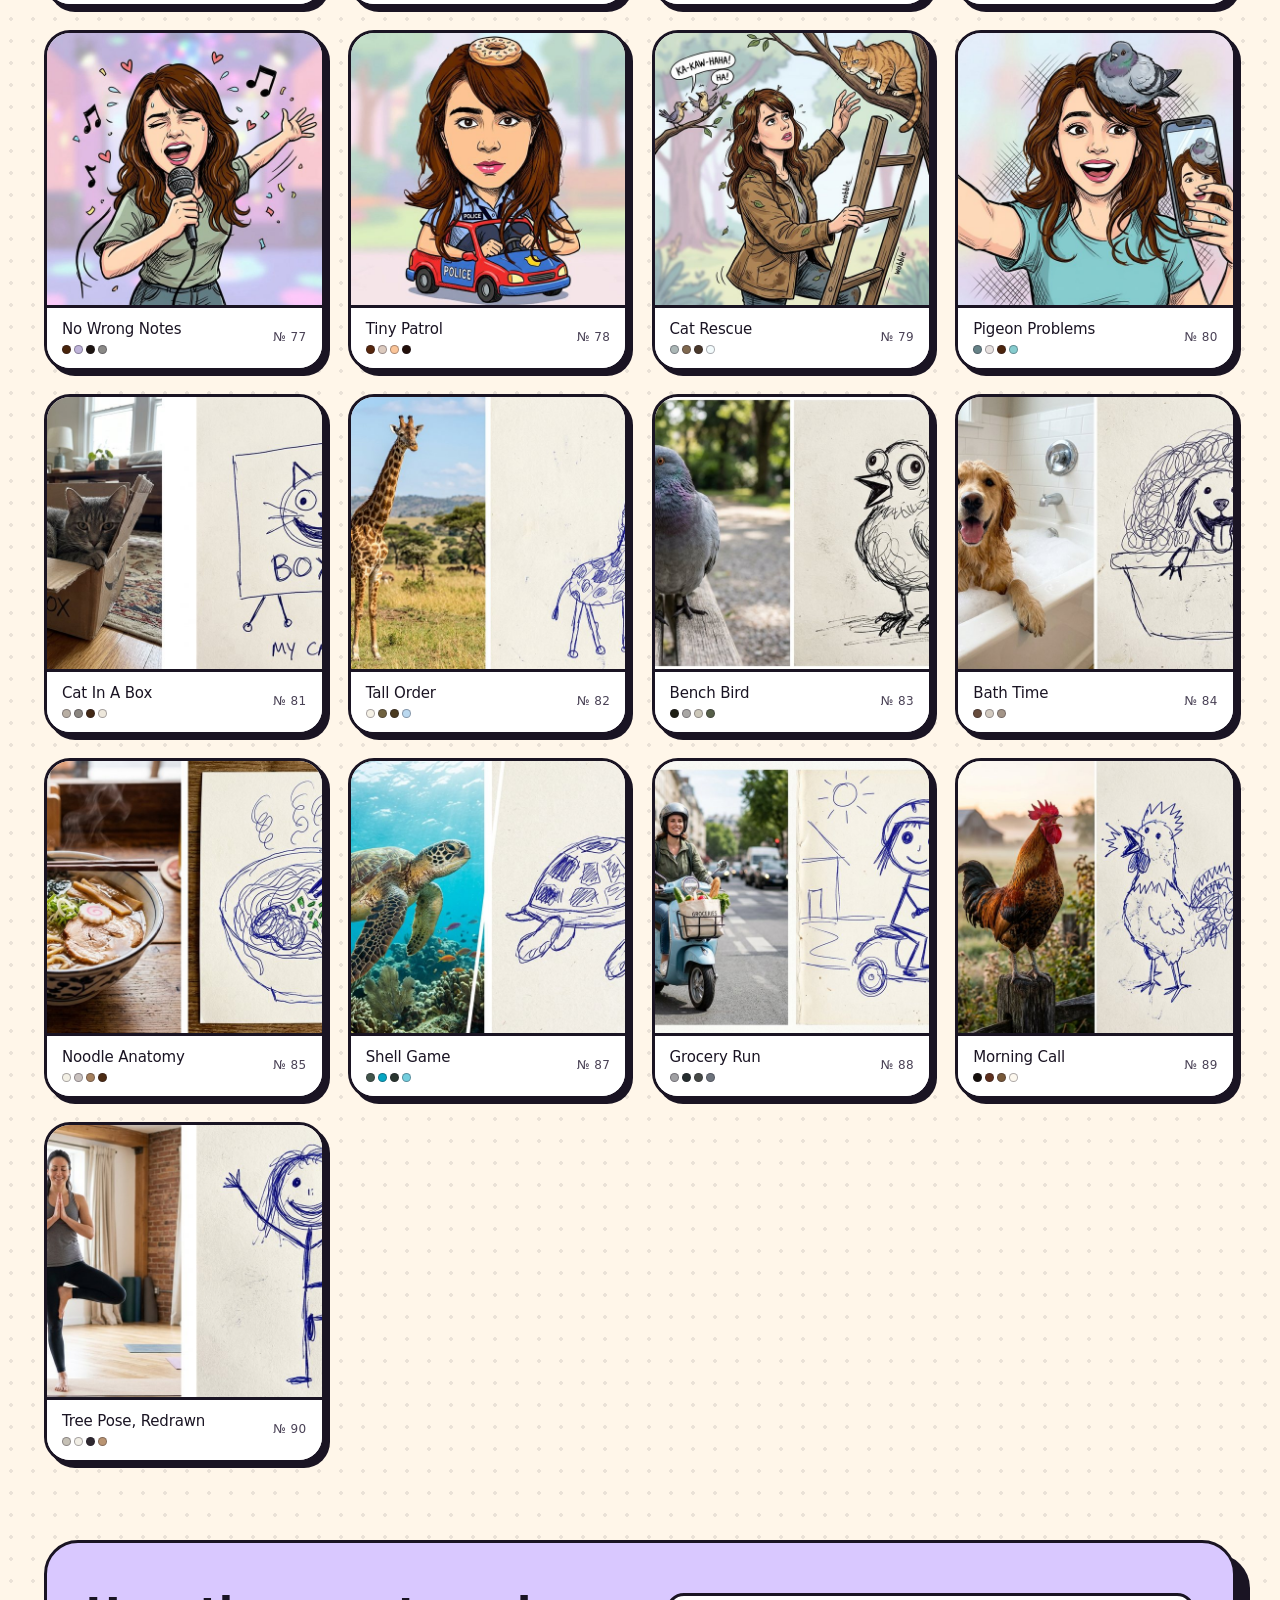
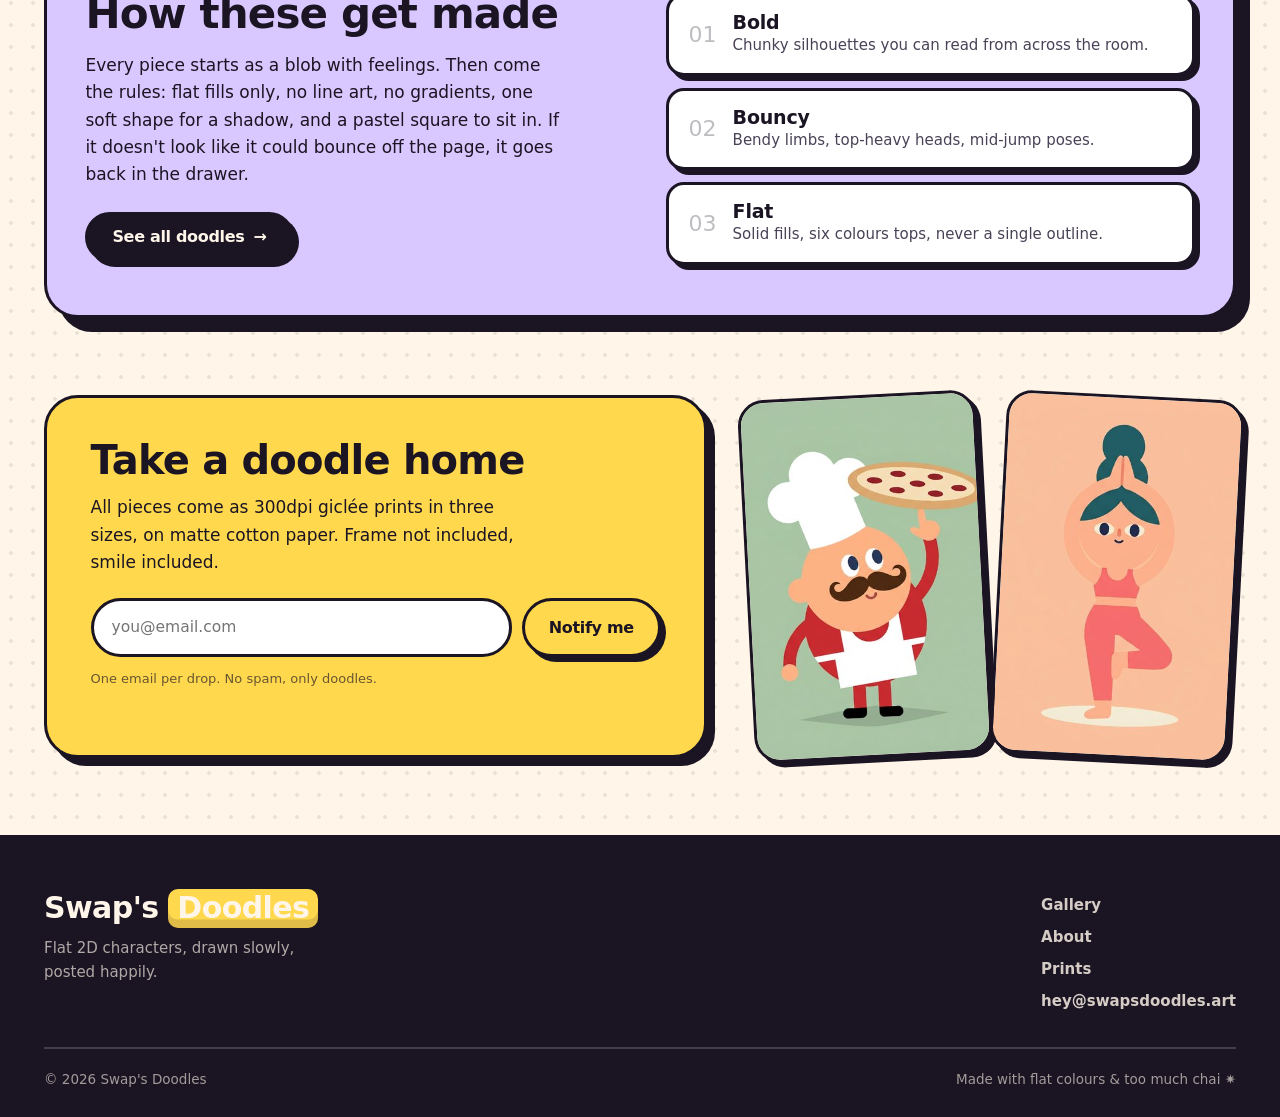
==== commit 0ab422ff: "Add Redraws collection — 9 photo/doodle diptychs (81-90) Side-by-side pairs: a photo on the left, a " ====
--- a/index.html
+++ b/index.html
@@ -102,6 +102,7 @@
         <button class="chip" data-filter="moments" type="button">Moments</button>
         <button class="chip" data-filter="cosplay" type="button">Cosplay</button>
         <button class="chip" data-filter="swap" type="button">Swap</button>
+        <button class="chip" data-filter="redraw" type="button">Redraws</button>
         <button class="chip chip--shuffle" id="shuffleBtn" type="button">Shuffle ⟳</button>
       </div>
     </div>
--- a/assets/style.css
+++ b/assets/style.css
@@ -298,6 +298,7 @@
 .chip--shuffle { background: var(--mint); }
 .chip[data-filter="cosplay"].is-active { background: var(--coral); color: var(--ink); }
 .chip[data-filter="swap"].is-active { background: var(--yellow); color: var(--ink); }
+.chip[data-filter="redraw"].is-active { background: var(--sky); color: var(--ink); }
 
 .grid {
   display: grid;
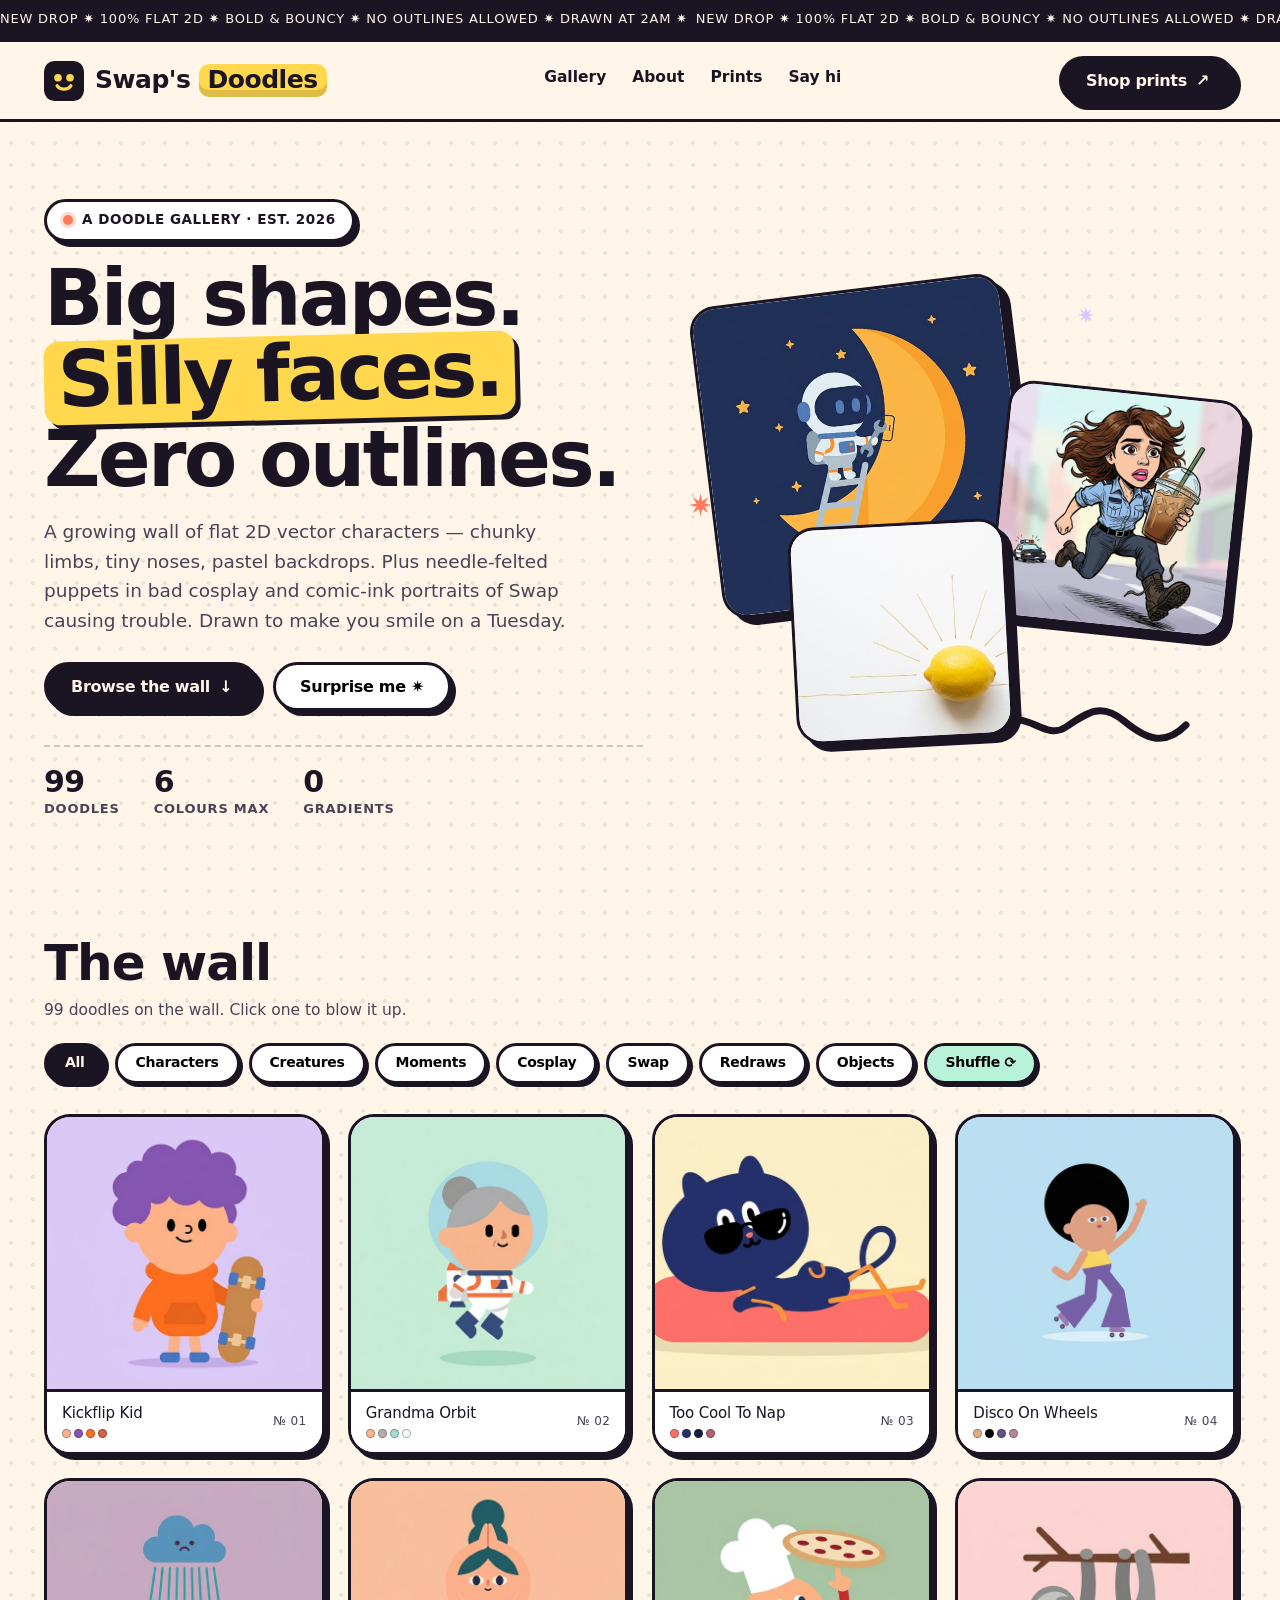
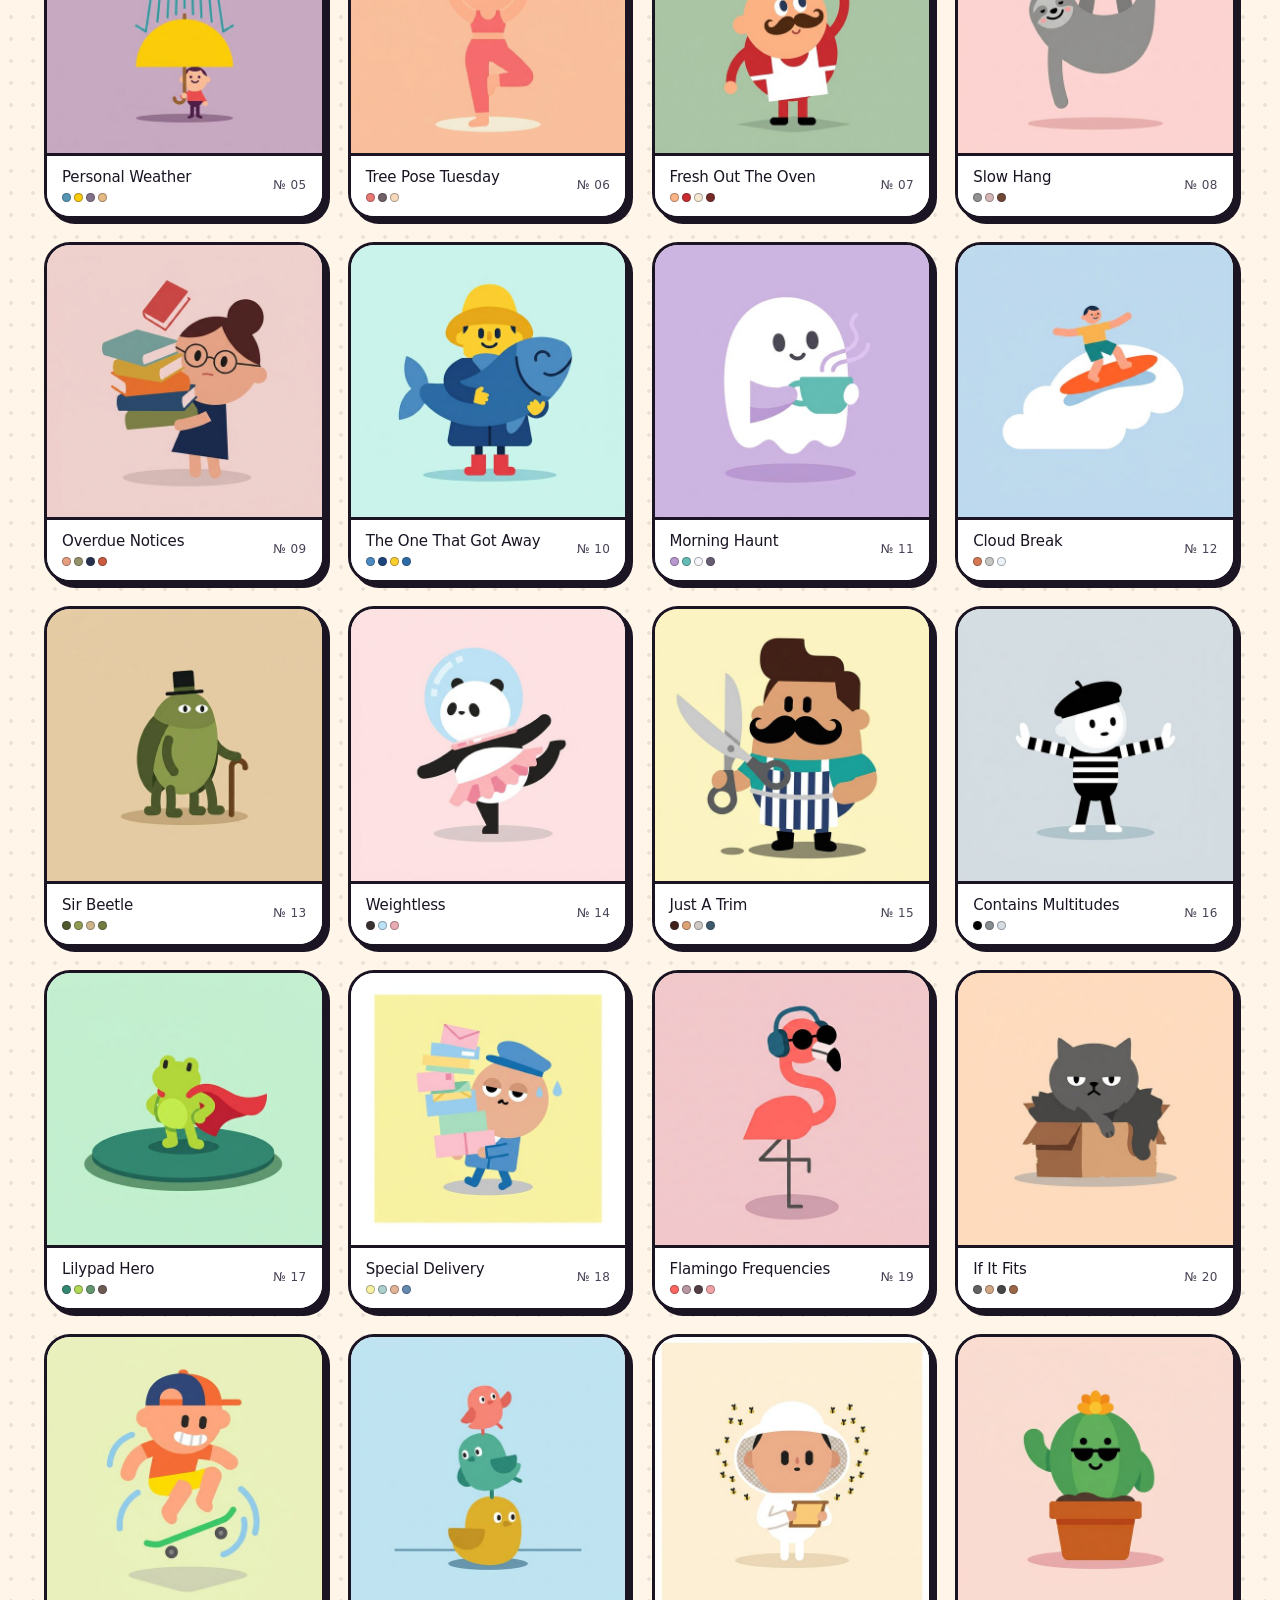
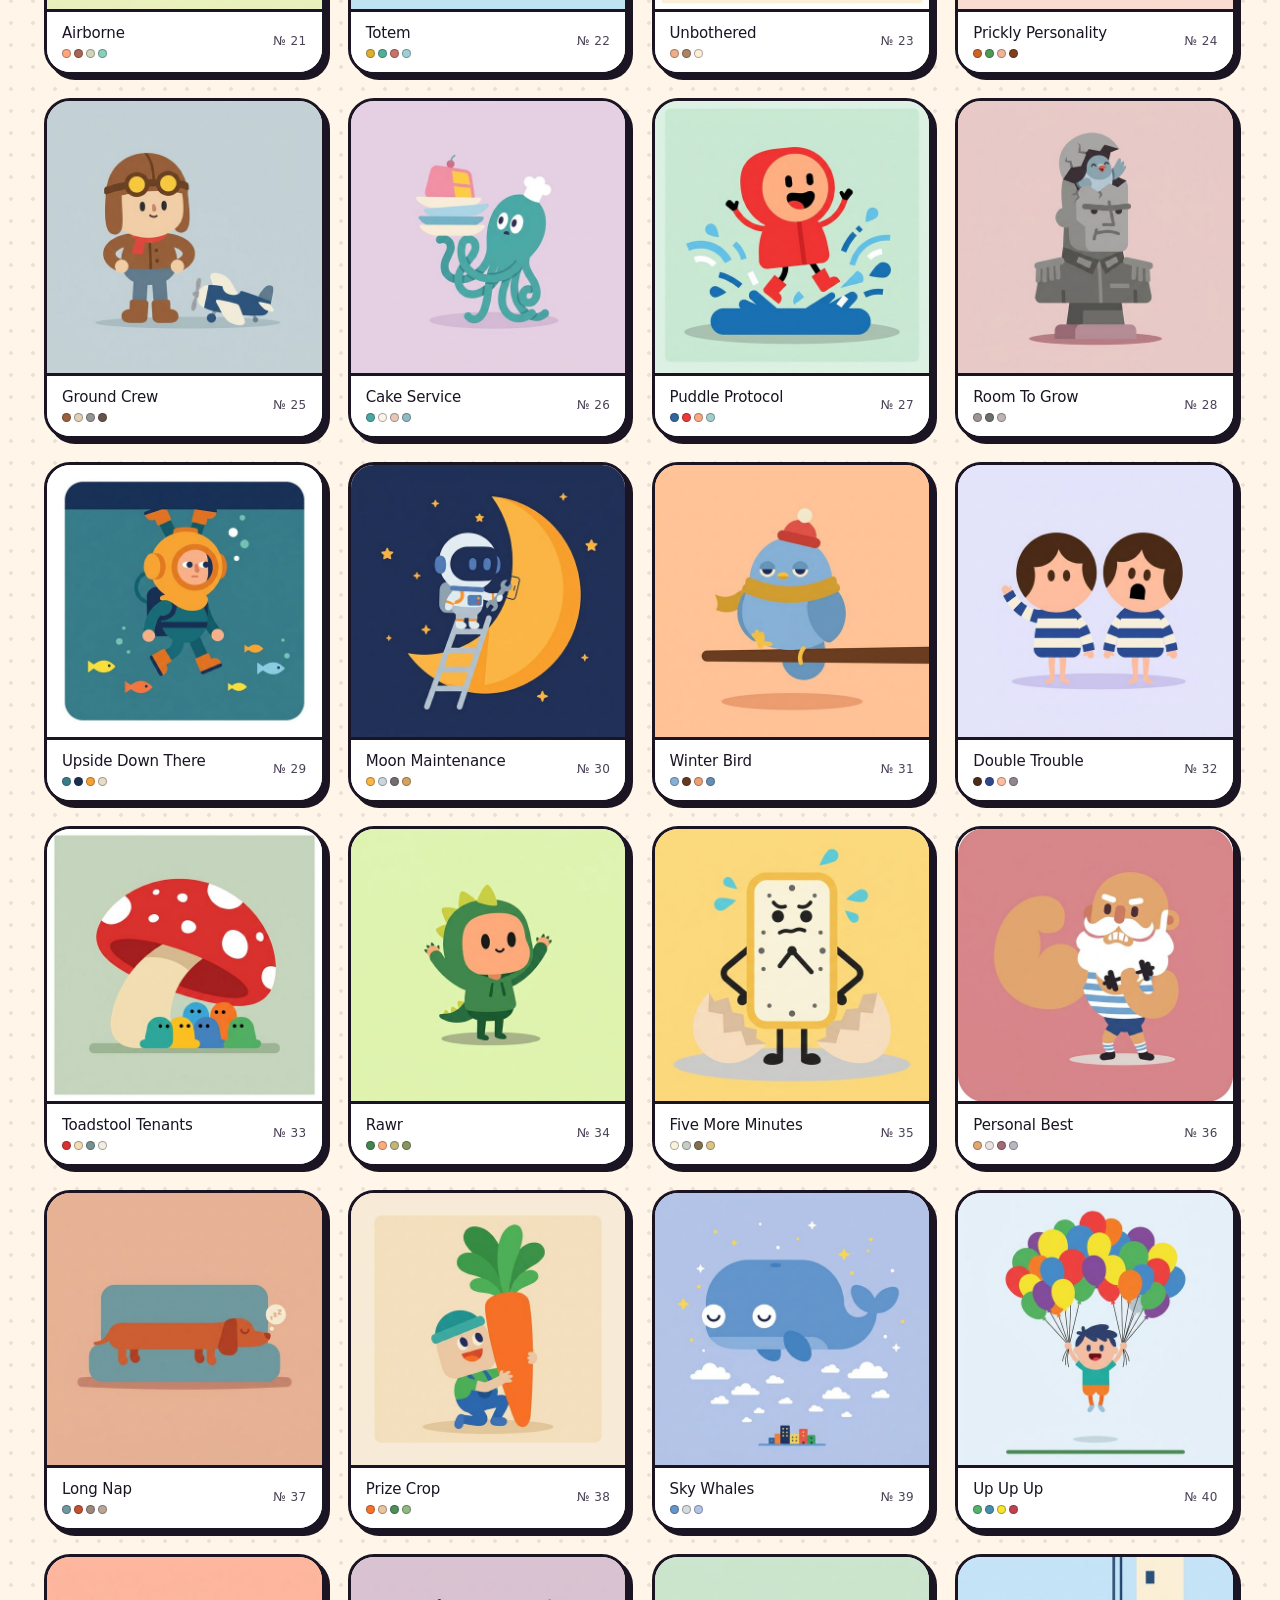
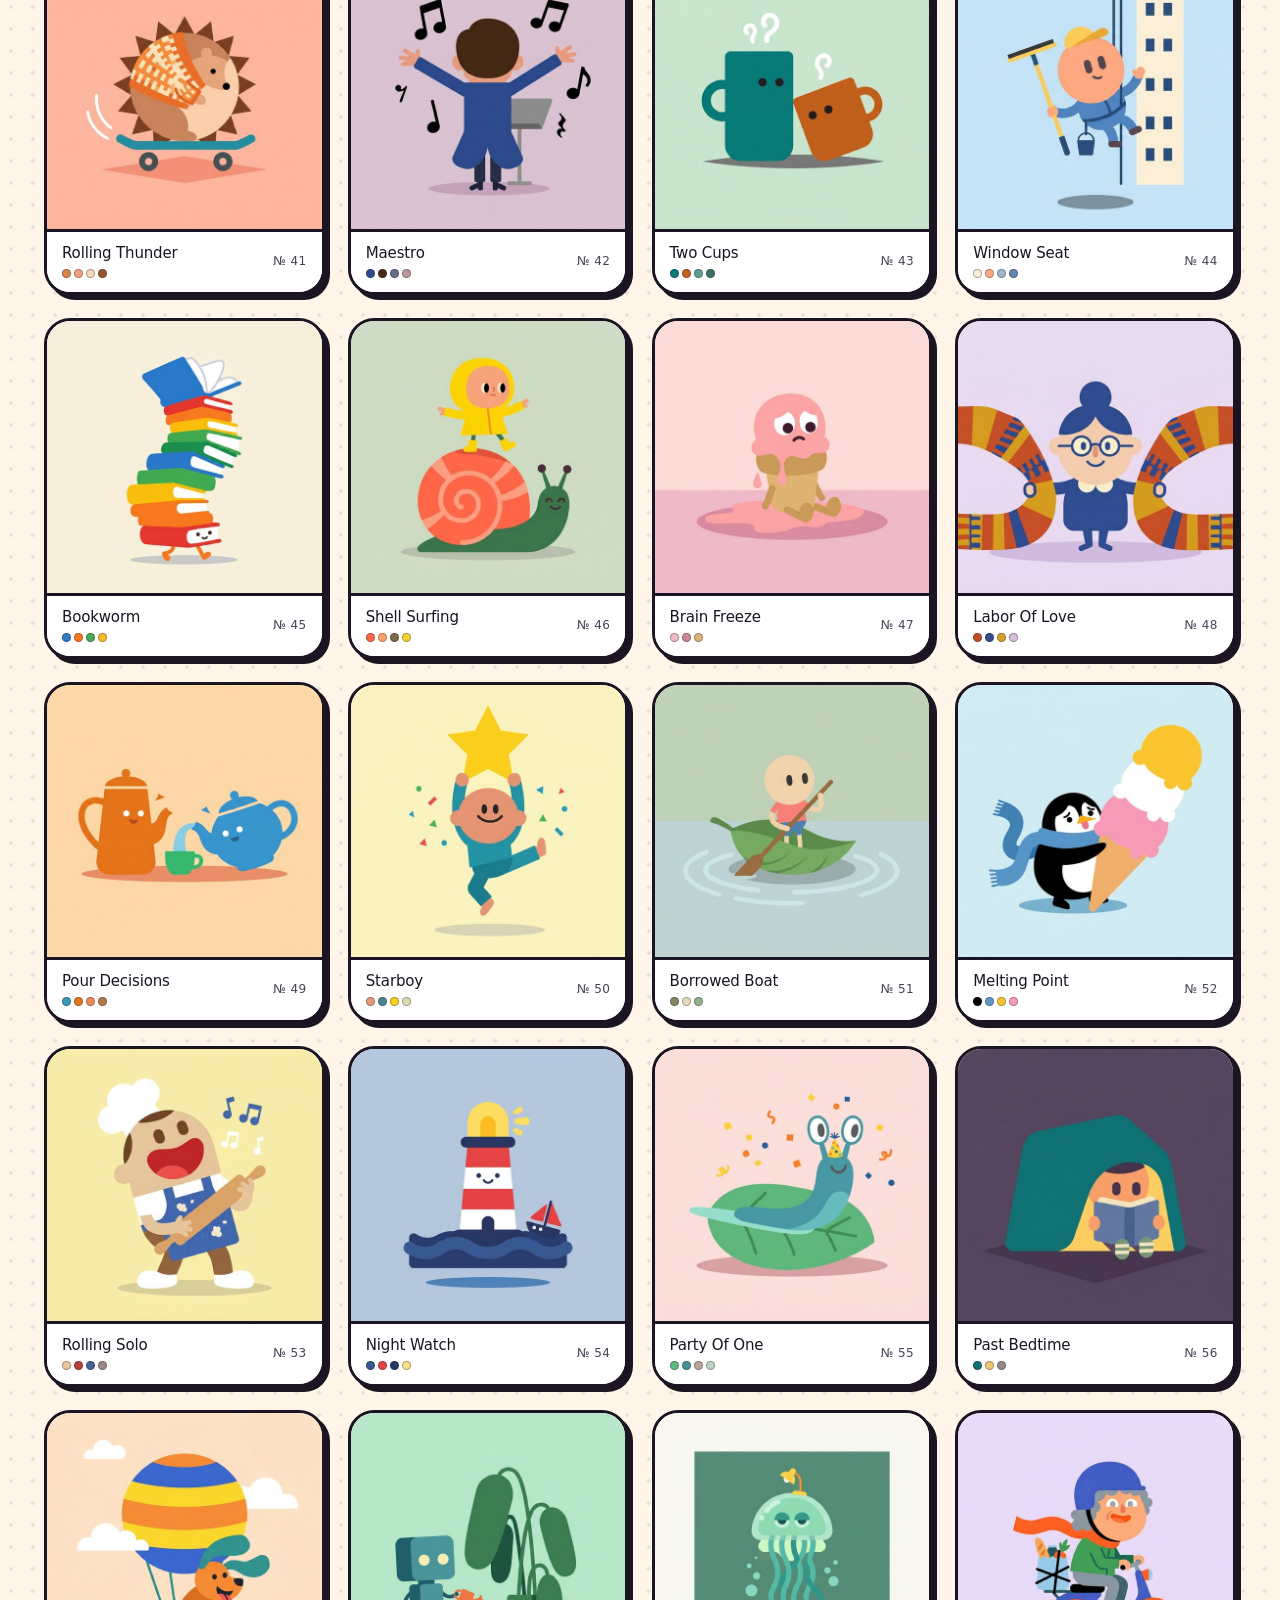
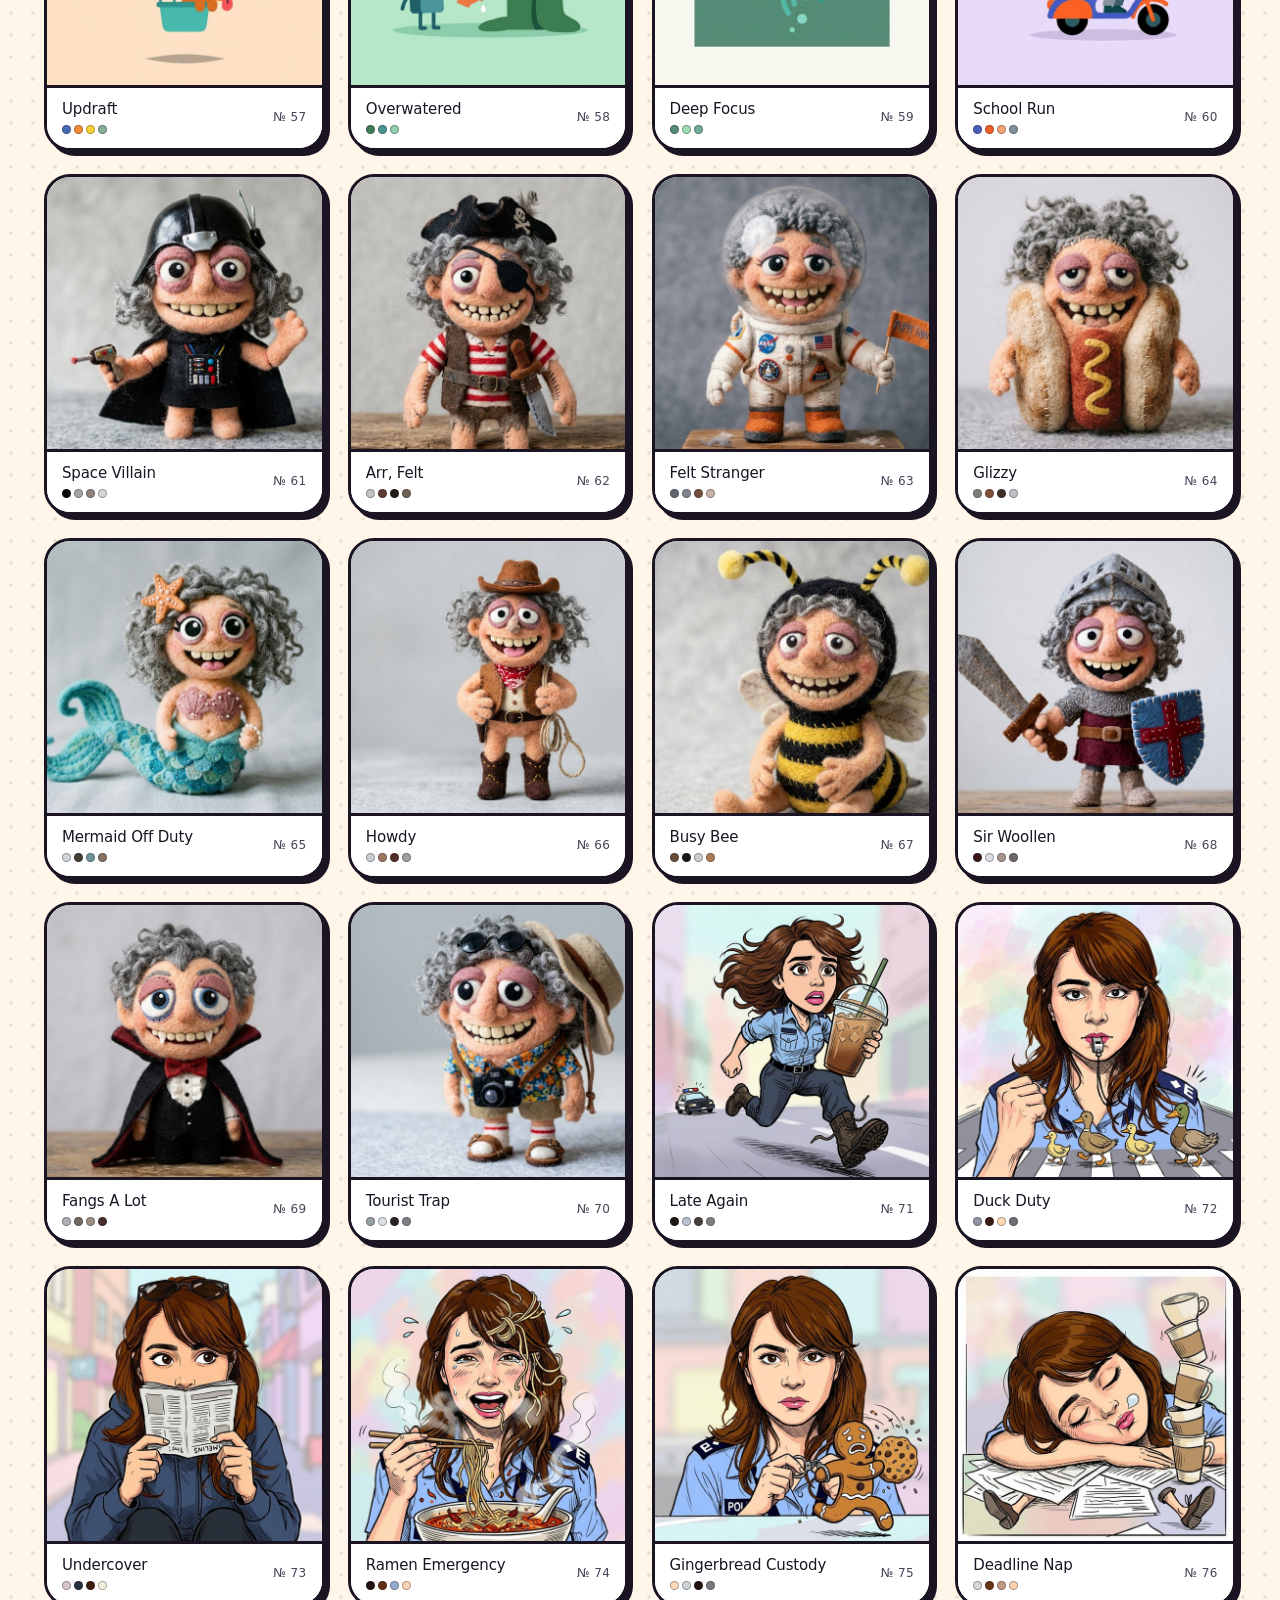
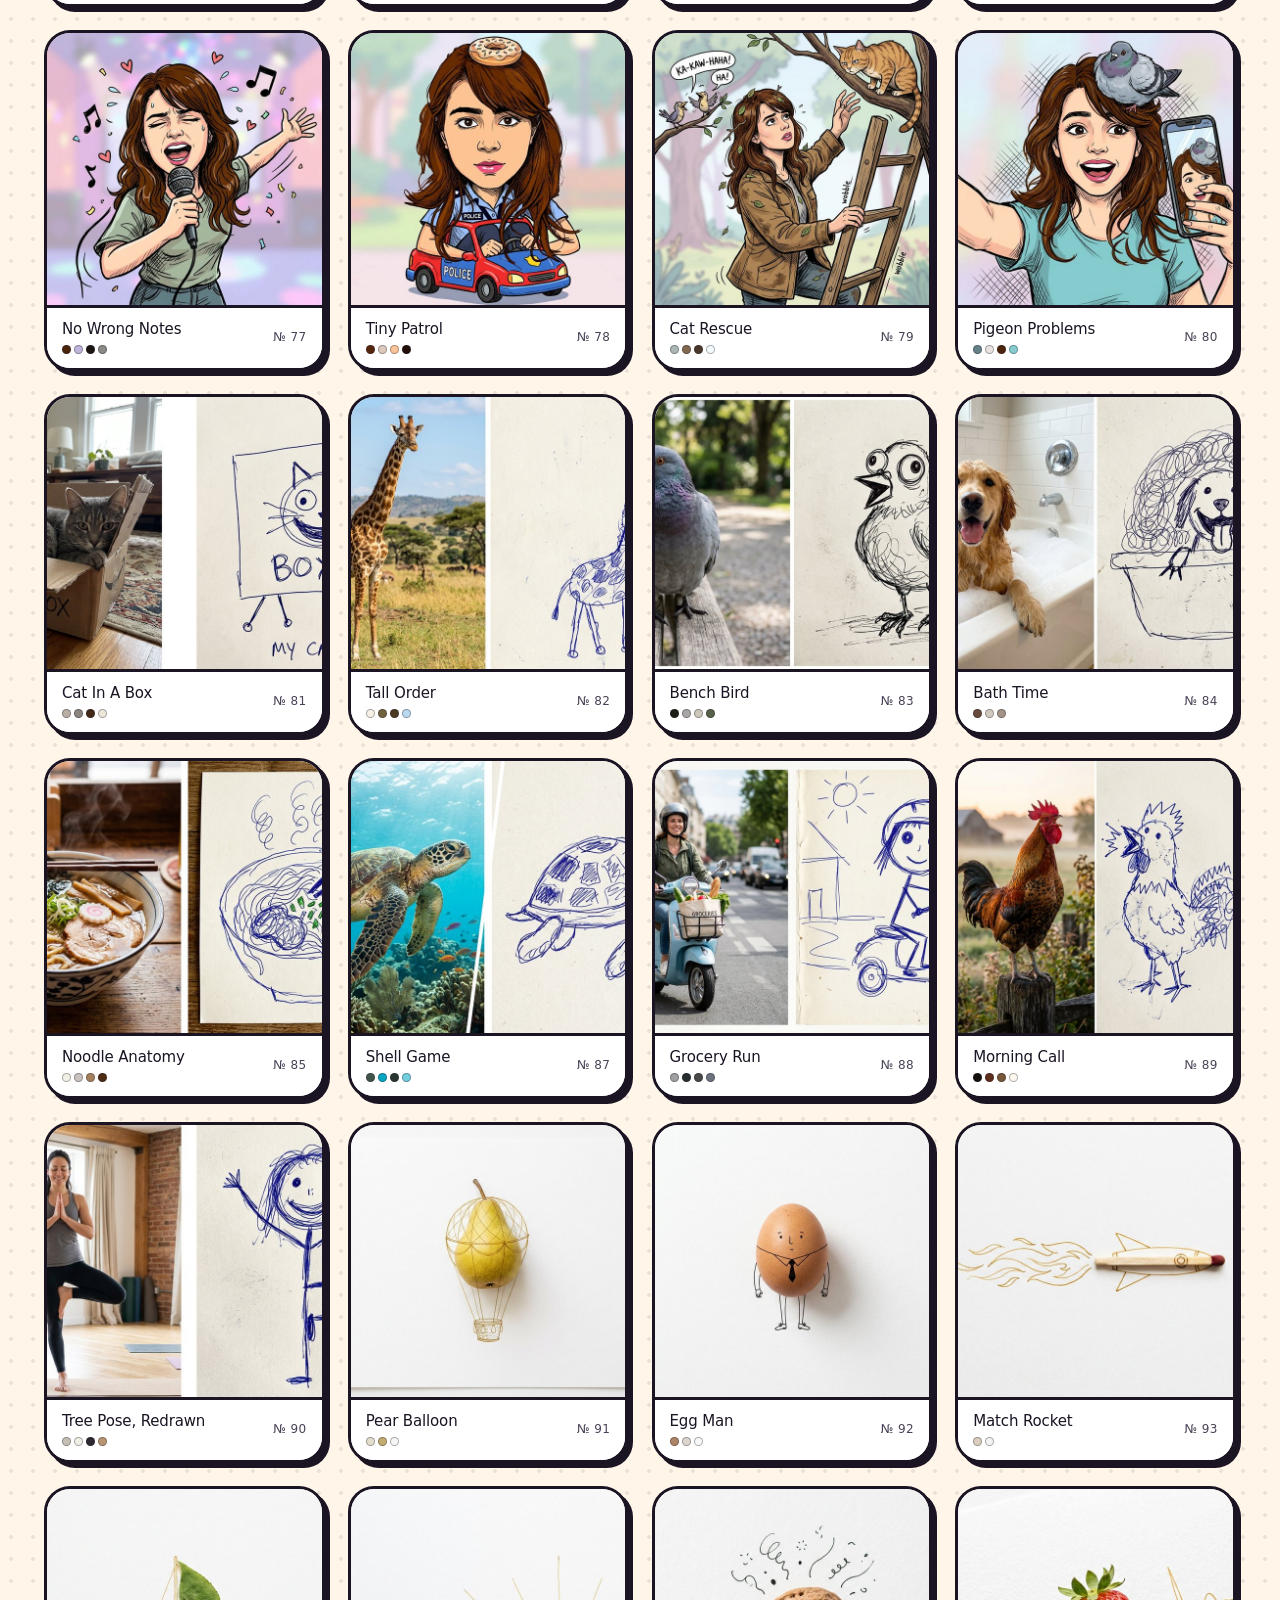
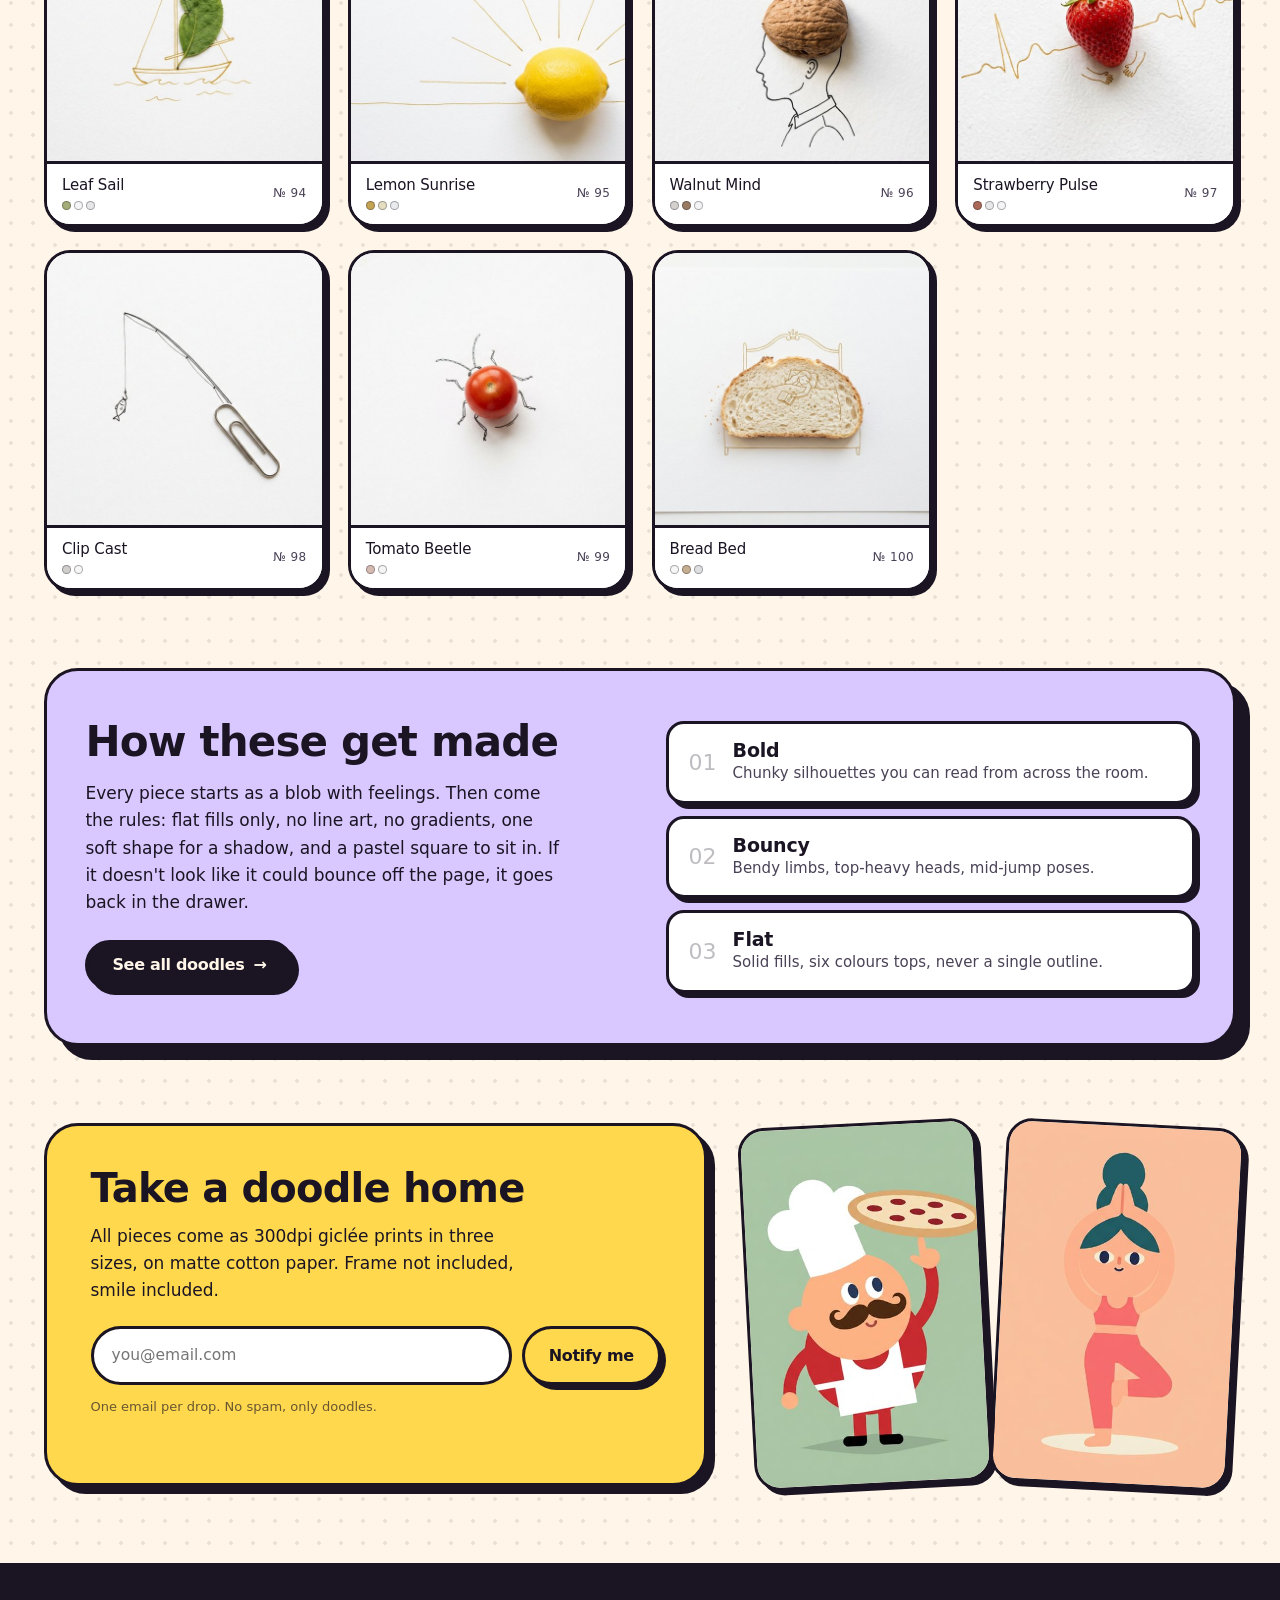
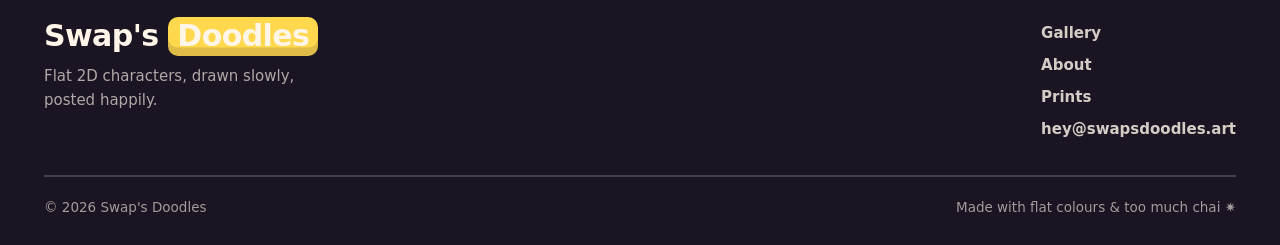
==== commit e3790d46: "Add Objects collection — 10 mixed-media pieces (91-100) Real object + minimal single-colour ink line" ====
--- a/index.html
+++ b/index.html
@@ -103,6 +103,7 @@
         <button class="chip" data-filter="cosplay" type="button">Cosplay</button>
         <button class="chip" data-filter="swap" type="button">Swap</button>
         <button class="chip" data-filter="redraw" type="button">Redraws</button>
+        <button class="chip" data-filter="objects" type="button">Objects</button>
         <button class="chip chip--shuffle" id="shuffleBtn" type="button">Shuffle ⟳</button>
       </div>
     </div>
--- a/assets/style.css
+++ b/assets/style.css
@@ -299,6 +299,7 @@
 .chip[data-filter="cosplay"].is-active { background: var(--coral); color: var(--ink); }
 .chip[data-filter="swap"].is-active { background: var(--yellow); color: var(--ink); }
 .chip[data-filter="redraw"].is-active { background: var(--sky); color: var(--ink); }
+.chip[data-filter="objects"].is-active { background: var(--lilac); color: var(--ink); }
 
 .grid {
   display: grid;
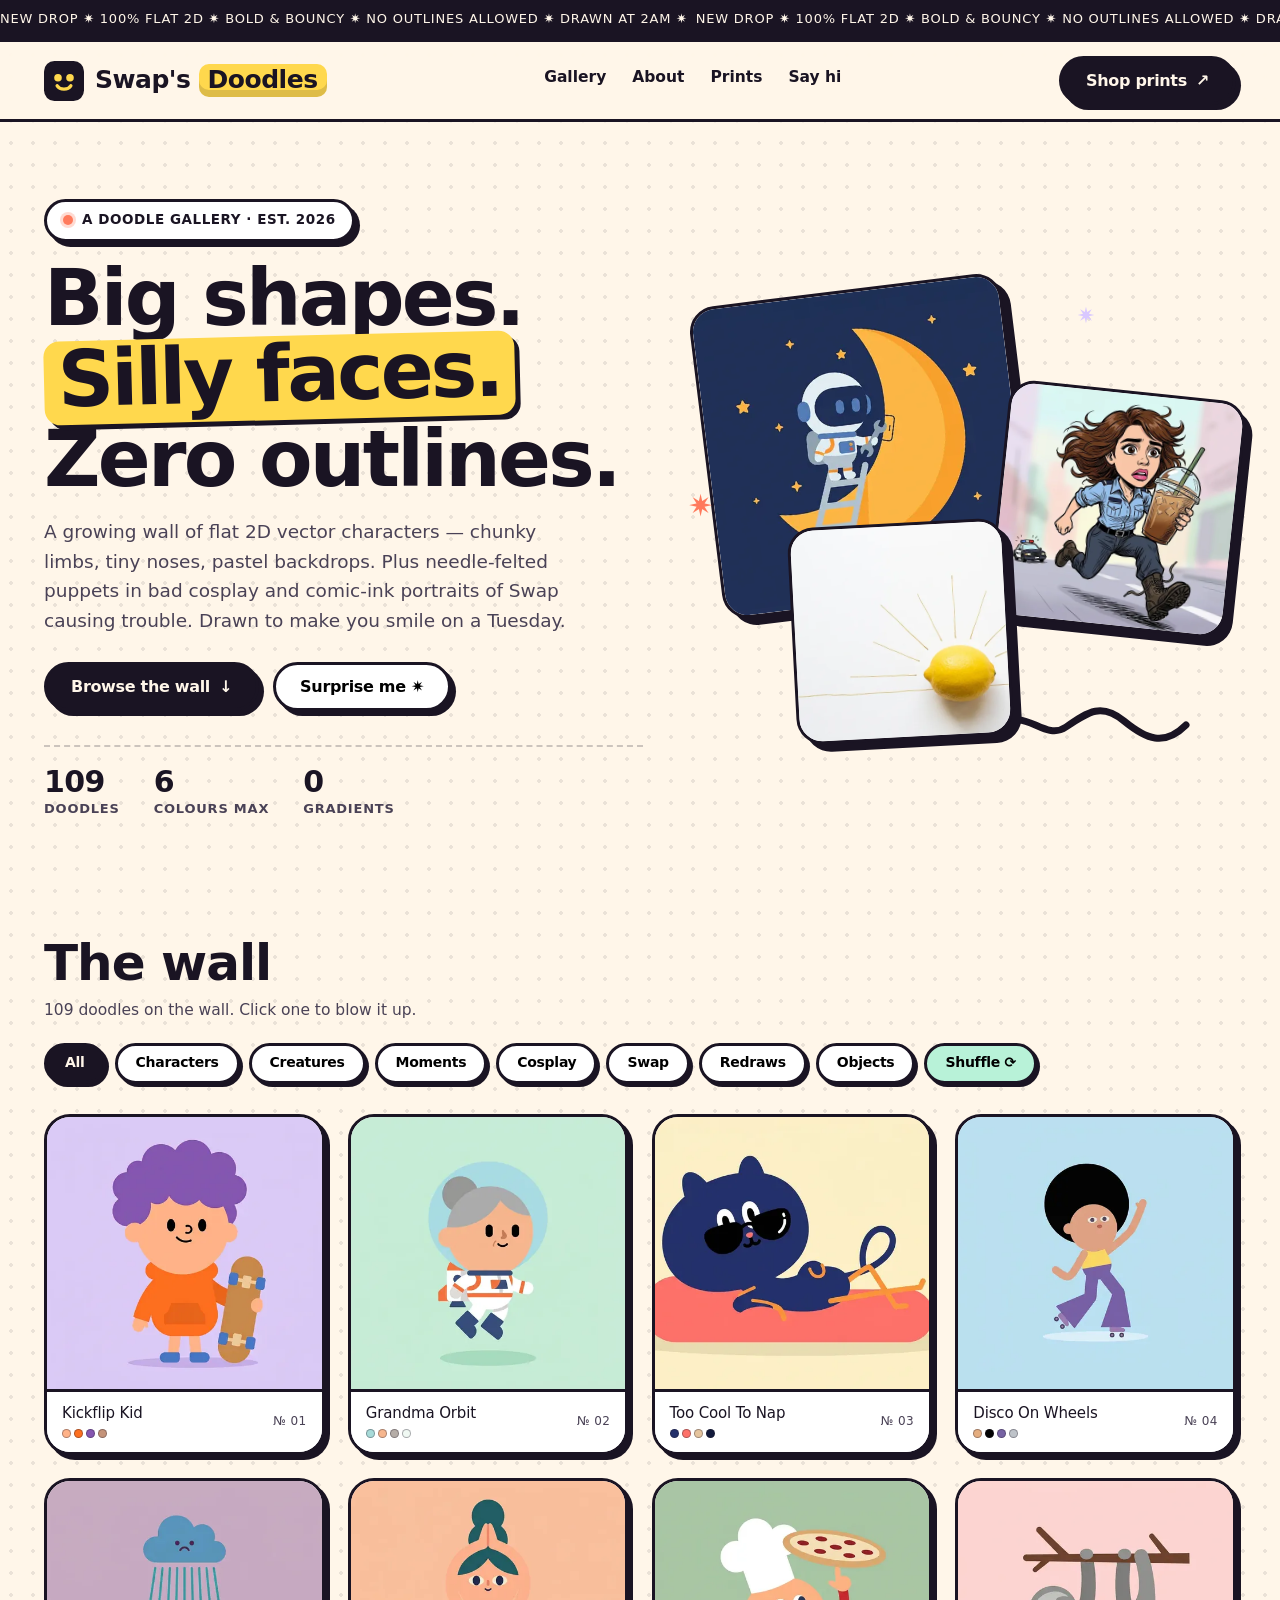
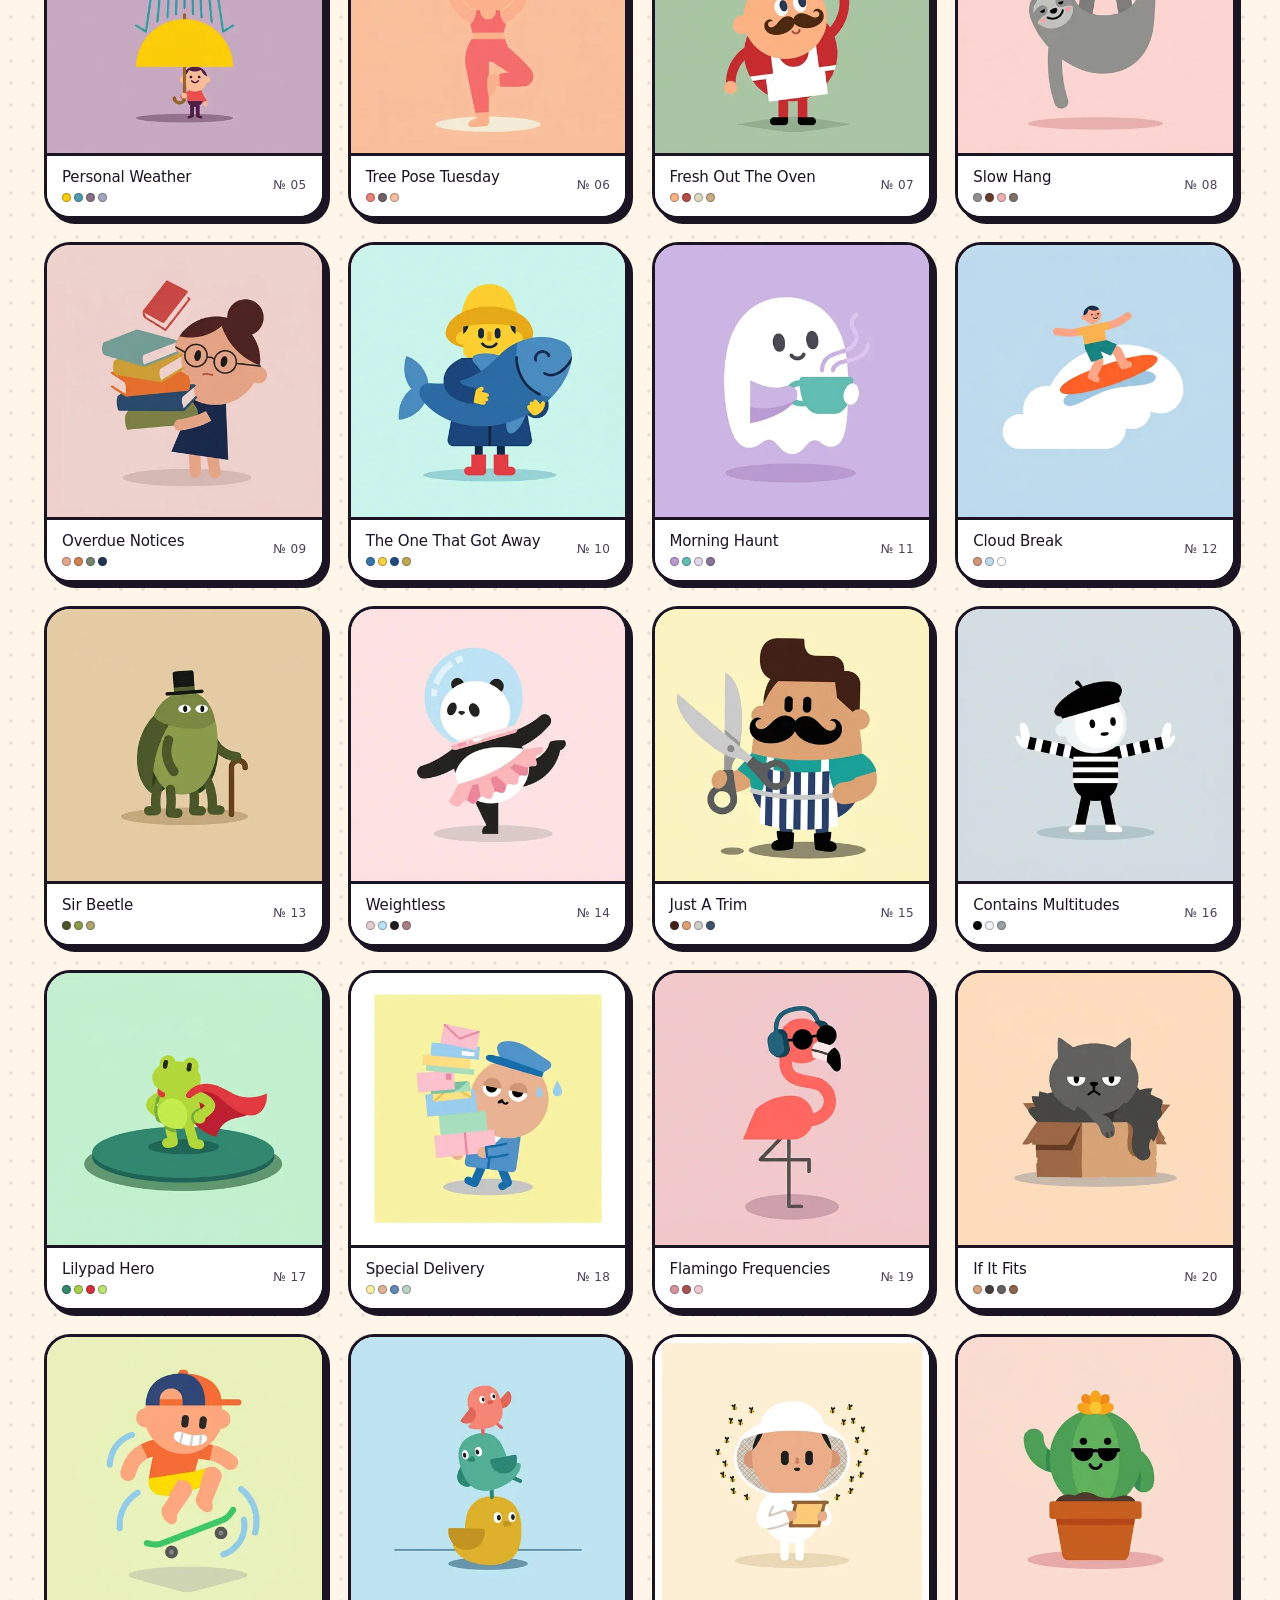
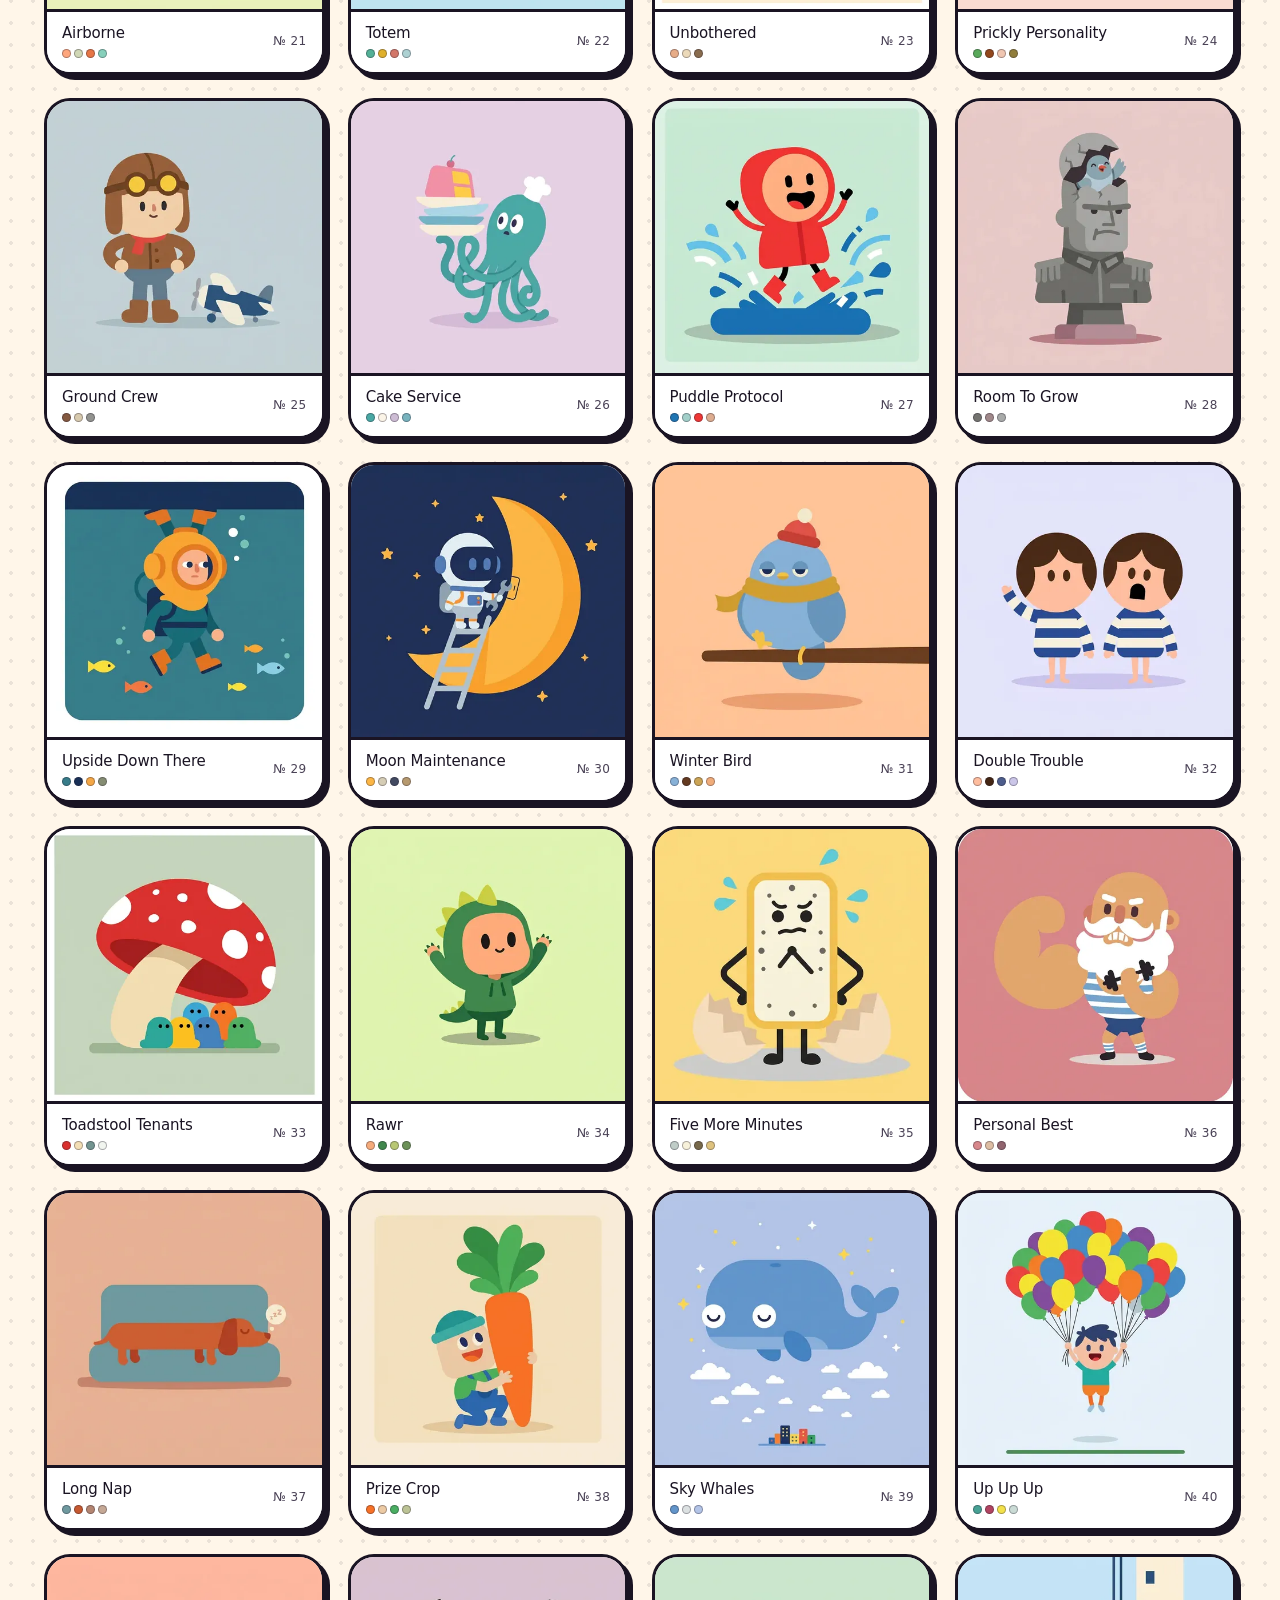
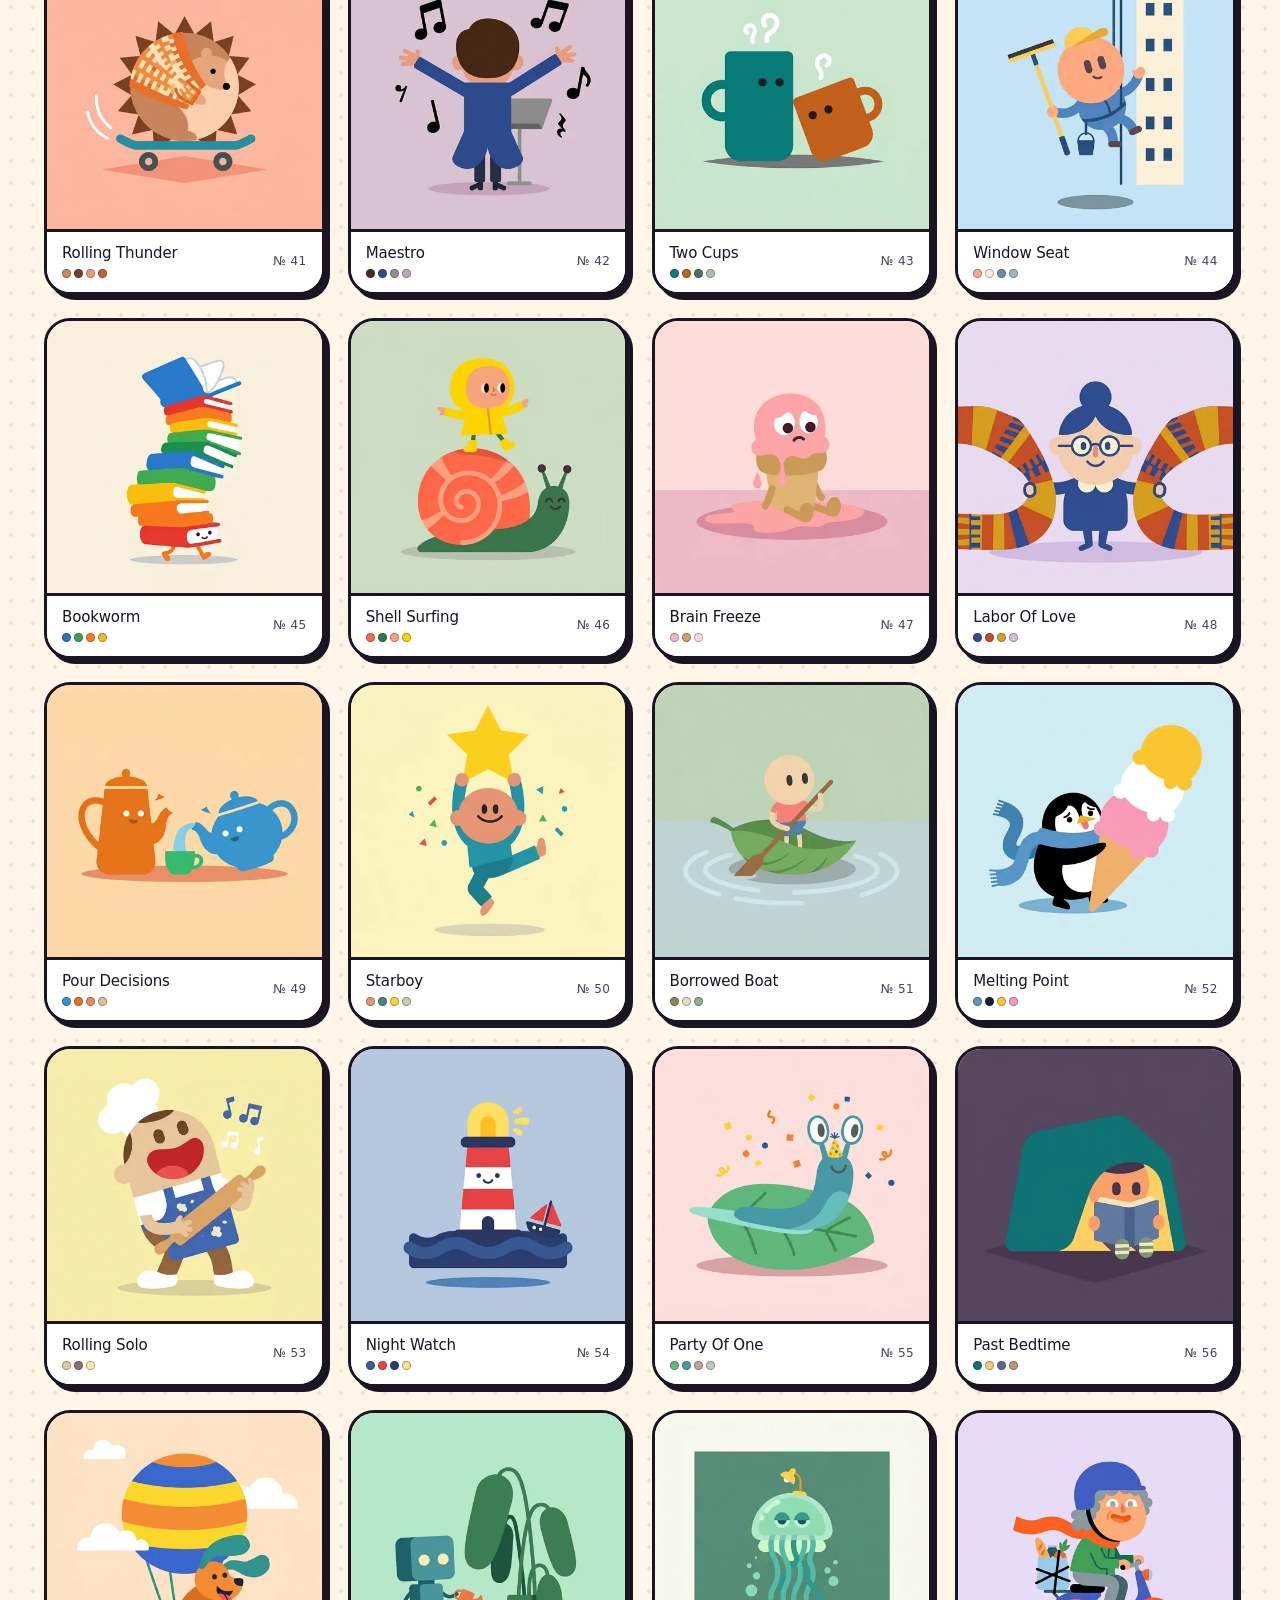
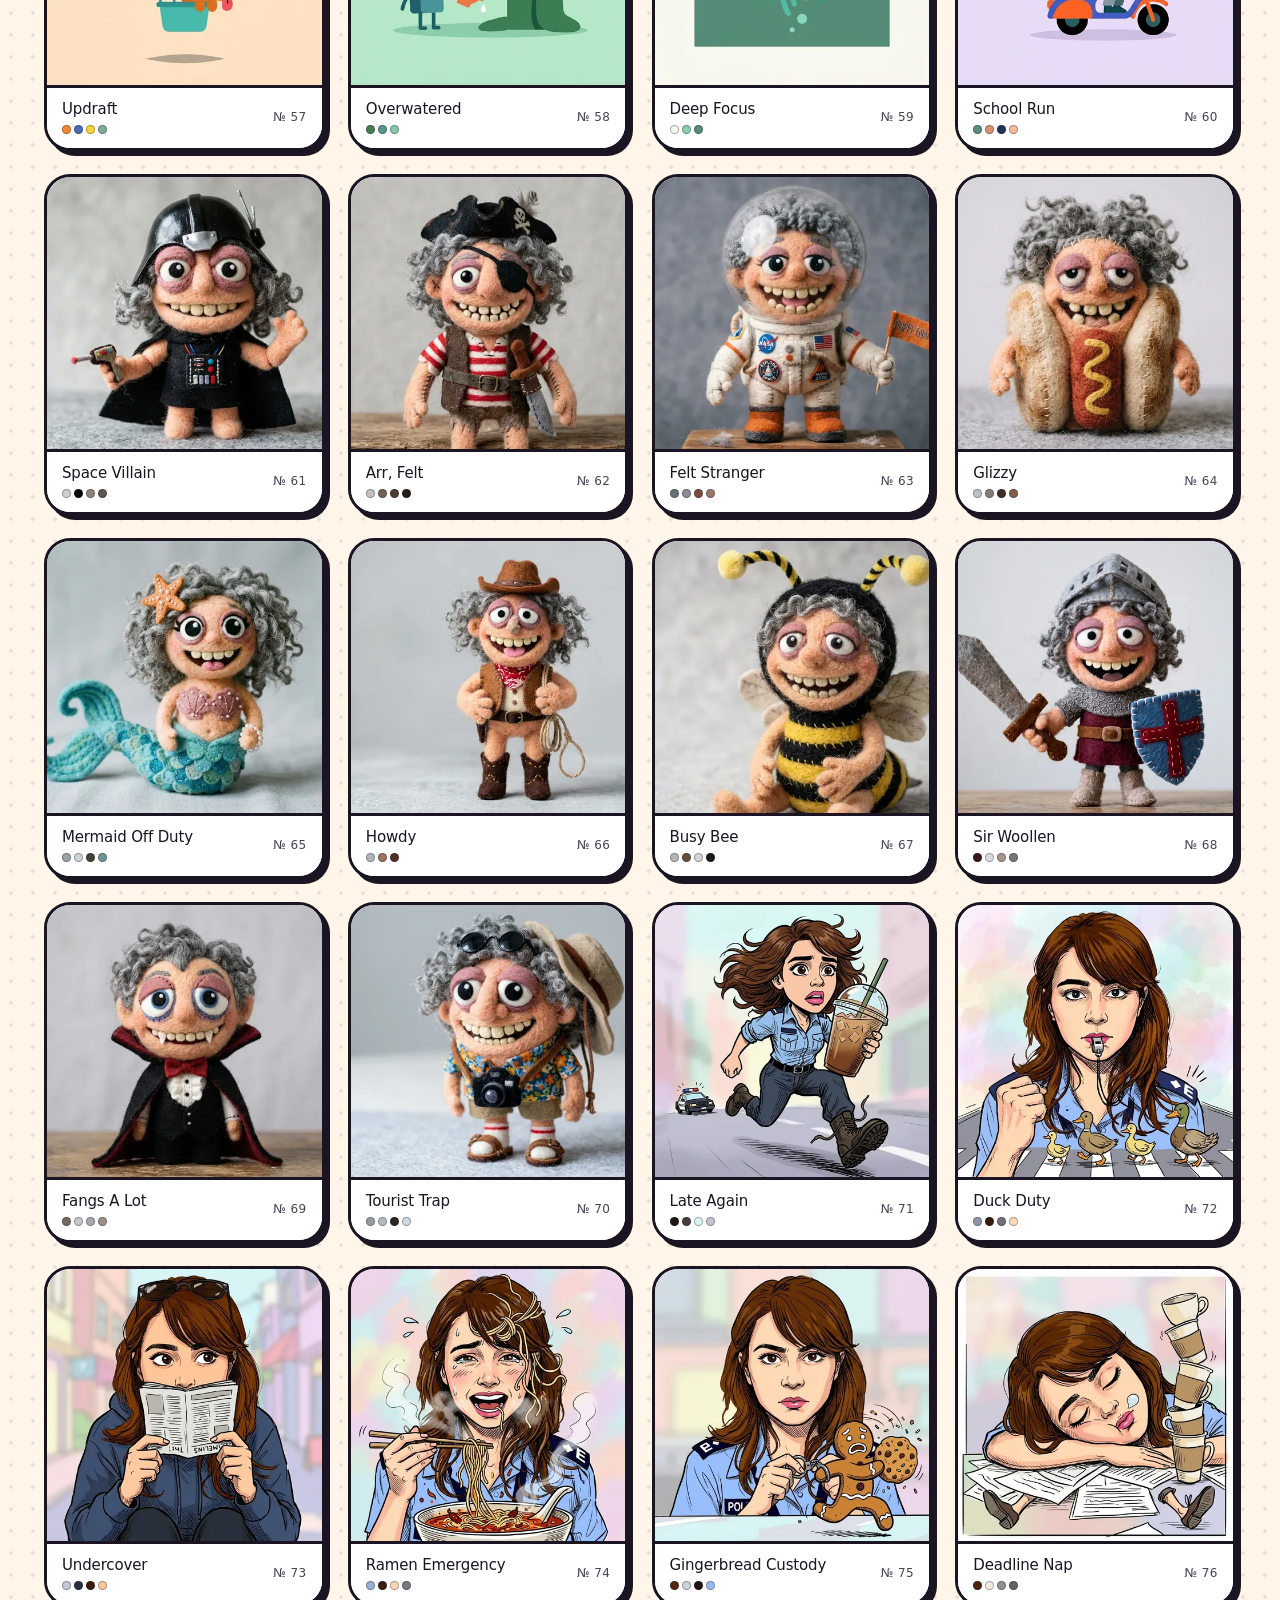
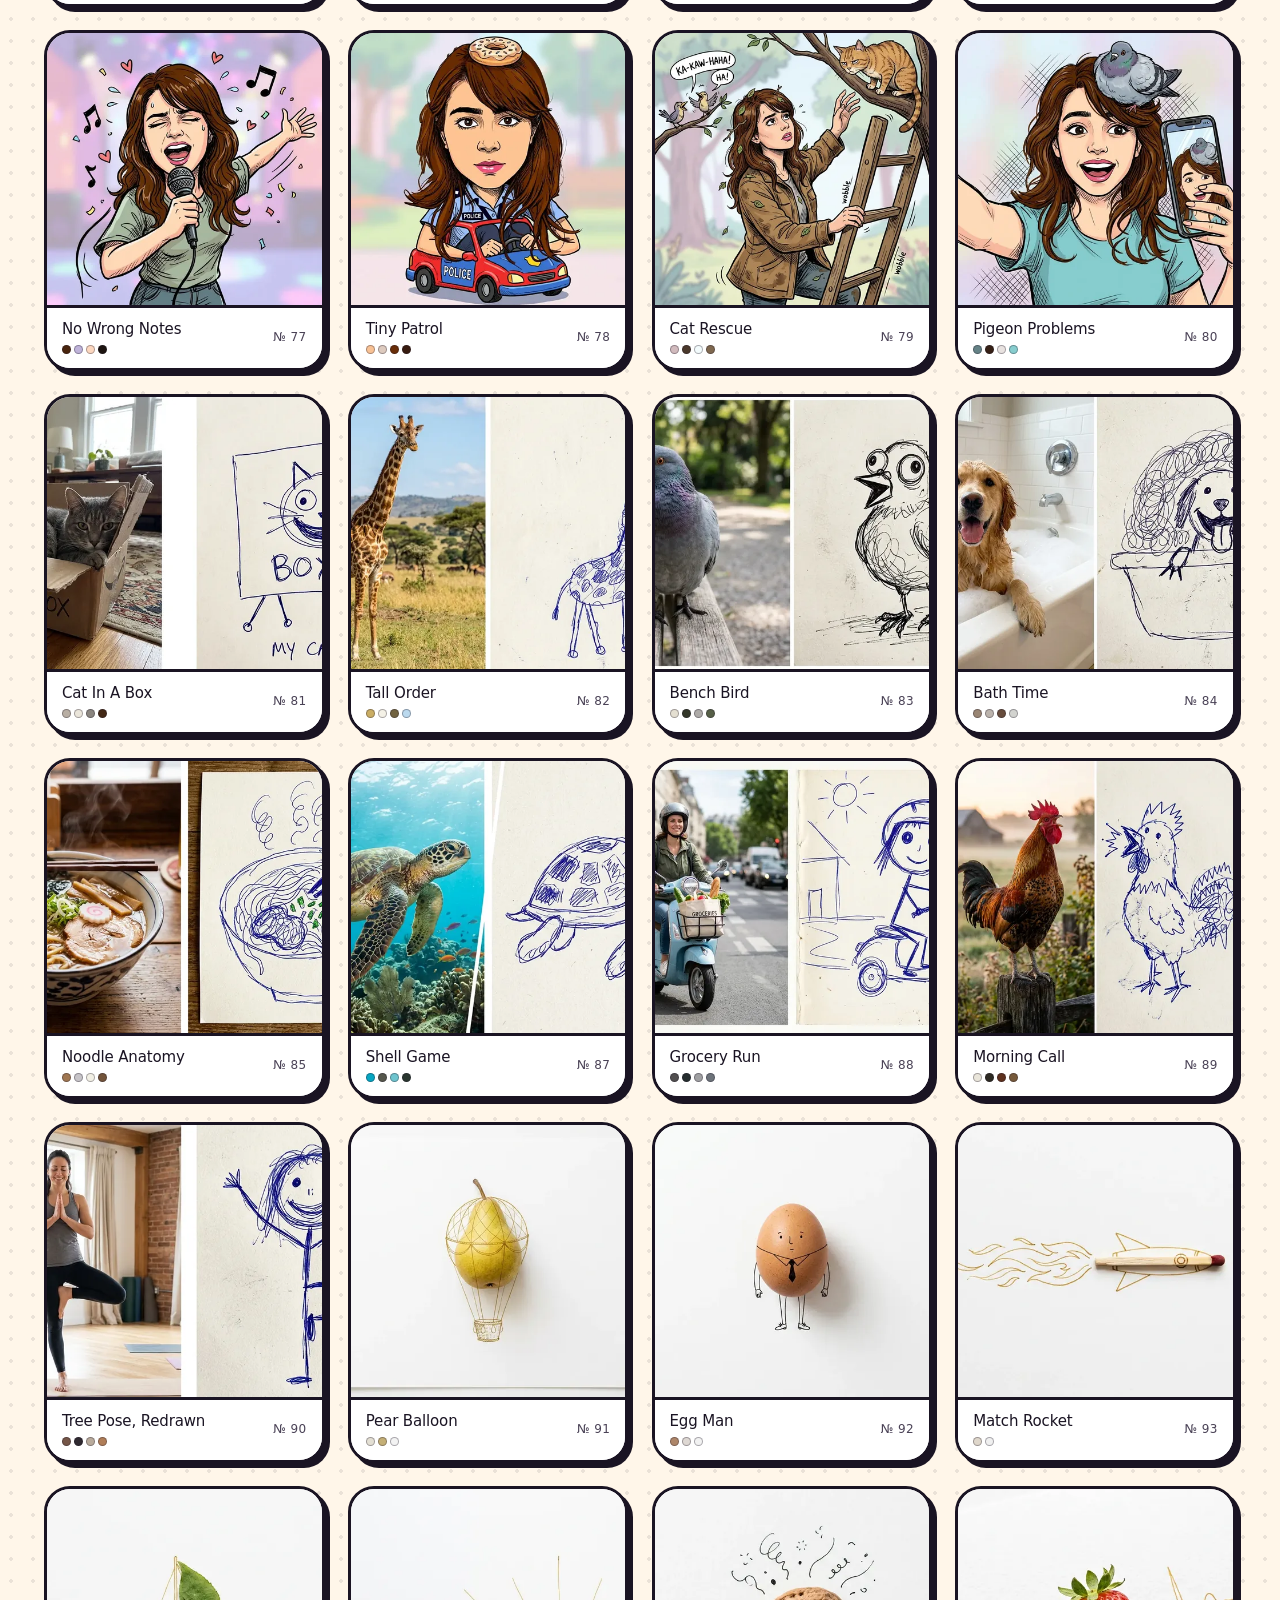
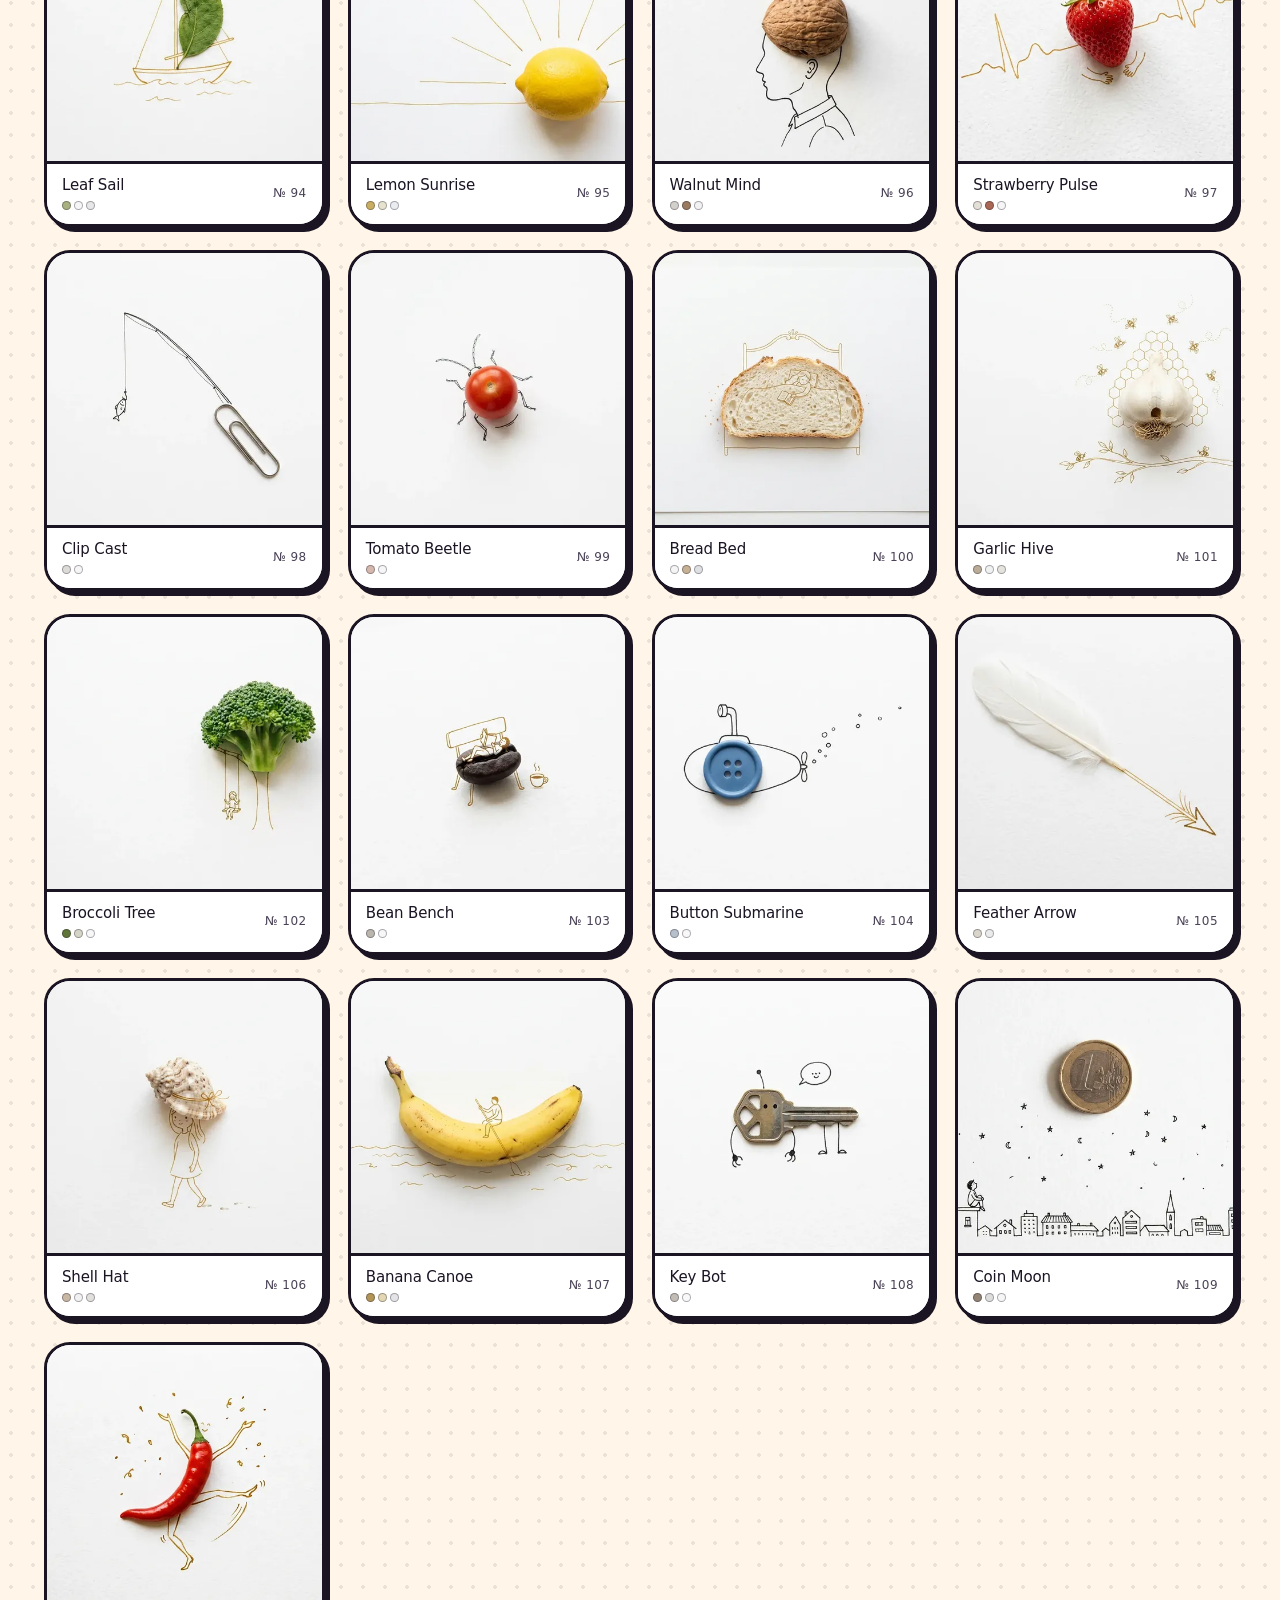
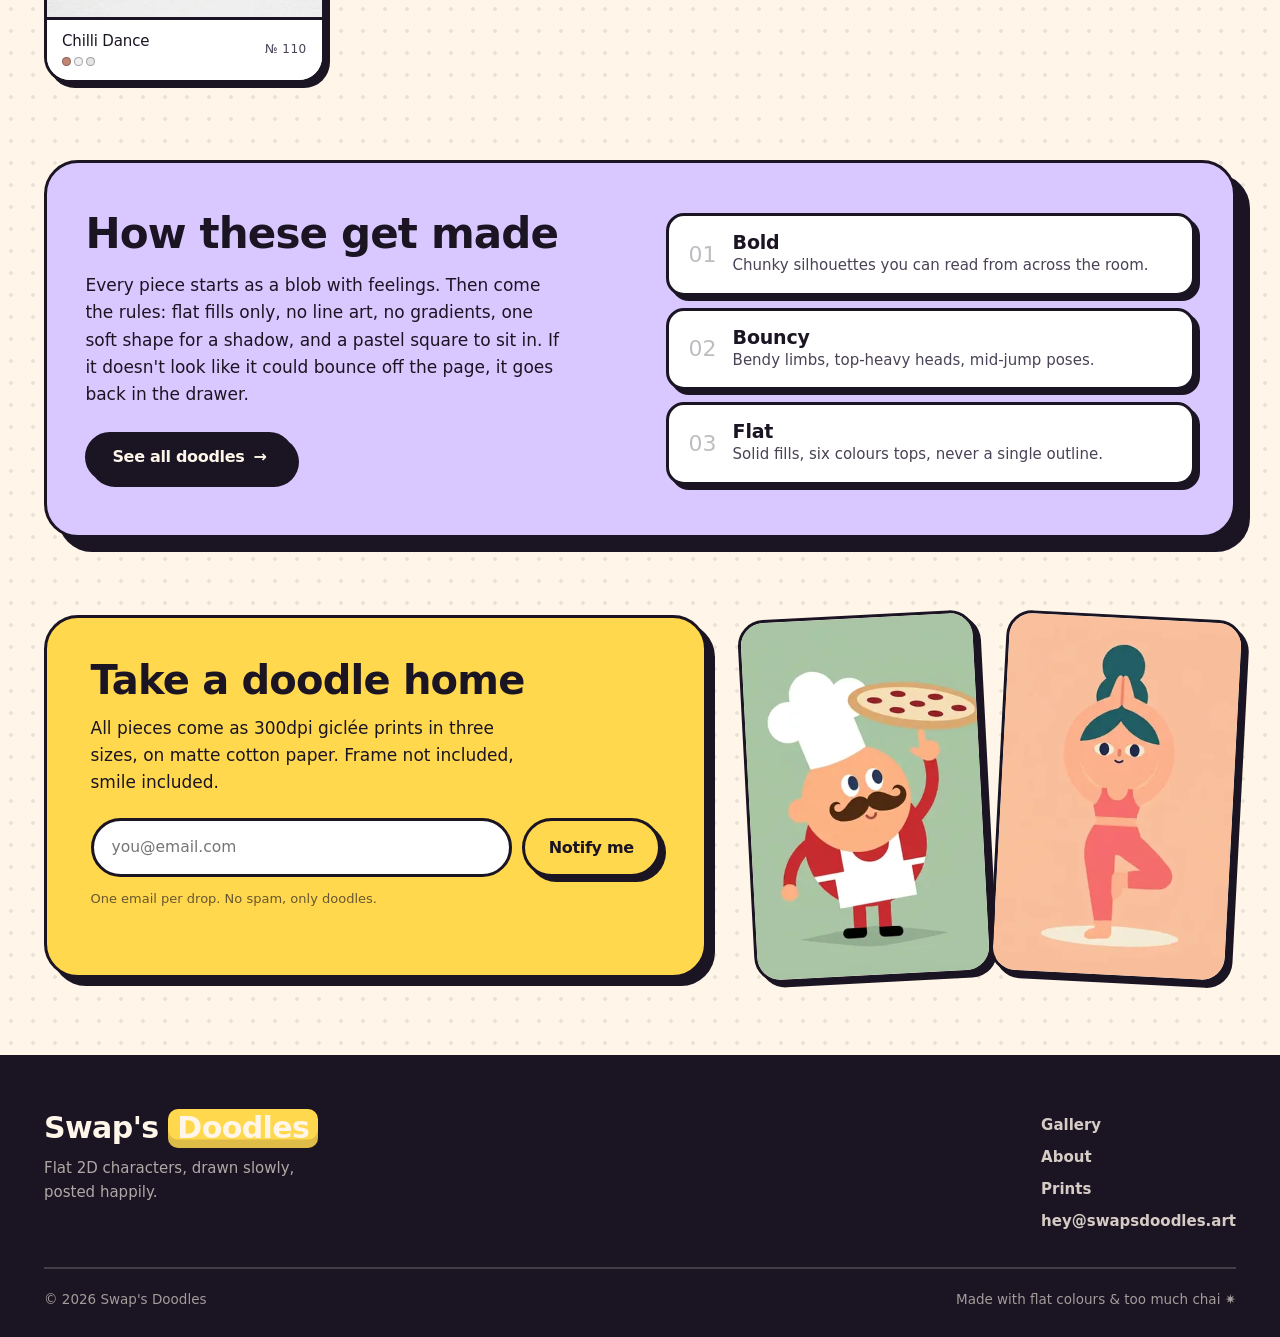
==== commit 6888bcf8: "Convert all artwork to WebP for much faster loads Full-size PNGs averaged 1.28 MB each (136 MB total" ====
--- a/index.html
+++ b/index.html
@@ -72,13 +72,13 @@
 
     <div class="hero__art" aria-hidden="true">
       <figure class="sticker sticker--a">
-        <img src="images/thumbs/01.jpg" alt="" />
+        <img src="images/thumbs/01.webp" alt="" width="480" height="480" fetchpriority="high" decoding="async" />
       </figure>
       <figure class="sticker sticker--b">
-        <img src="images/thumbs/05.jpg" alt="" />
+        <img src="images/thumbs/05.webp" alt="" width="480" height="480" decoding="async" />
       </figure>
       <figure class="sticker sticker--c">
-        <img src="images/thumbs/08.jpg" alt="" />
+        <img src="images/thumbs/08.webp" alt="" width="480" height="480" decoding="async" />
       </figure>
       <svg class="squiggle" viewBox="0 0 220 60" width="220" height="60" fill="none">
         <path d="M6 38c22-30 43 12 66-4s36-24 58-6 40 26 62 4" stroke="#1A1423" stroke-width="7" stroke-linecap="round"/>
@@ -142,8 +142,8 @@
       <p class="prints__fine">One email per drop. No spam, only doodles.</p>
     </div>
     <div class="prints__art" aria-hidden="true">
-      <img src="images/thumbs/07.jpg" alt="" />
-      <img src="images/thumbs/06.jpg" alt="" />
+      <img src="images/thumbs/07.webp" alt="" width="480" height="480" loading="lazy" decoding="async" />
+      <img src="images/thumbs/06.webp" alt="" width="480" height="480" loading="lazy" decoding="async" />
     </div>
   </section>
 </main>
@@ -186,7 +186,7 @@
       <div class="lb__palette" id="lbPalette"></div>
       <p class="lb__more">More like this</p>
       <div class="lb__related" id="lbRelated"></div>
-      <a class="btn btn--yellow lb__dl" id="lbDl" href="#" download>Download PNG ↓</a>
+      <a class="btn btn--yellow lb__dl" id="lbDl" href="#" download>Download ↓</a>
     </aside>
   </div>
 </div>
